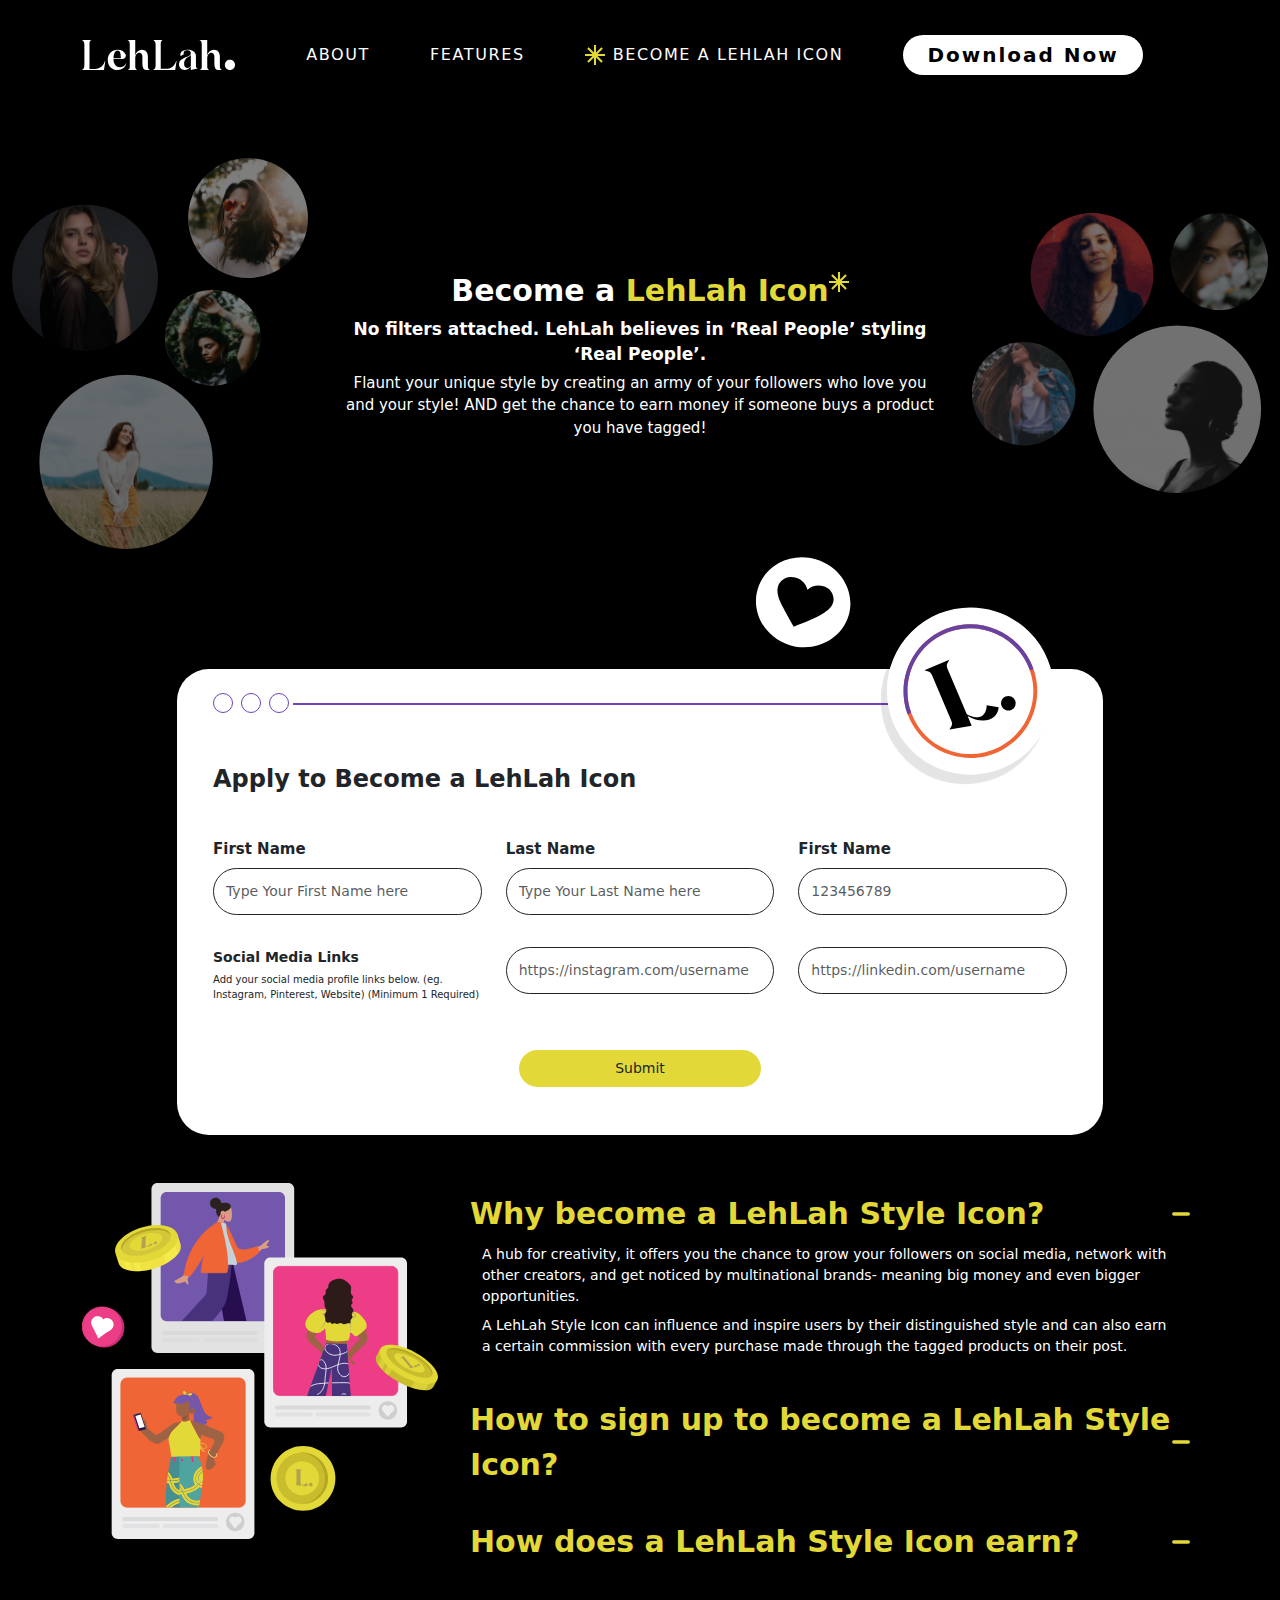
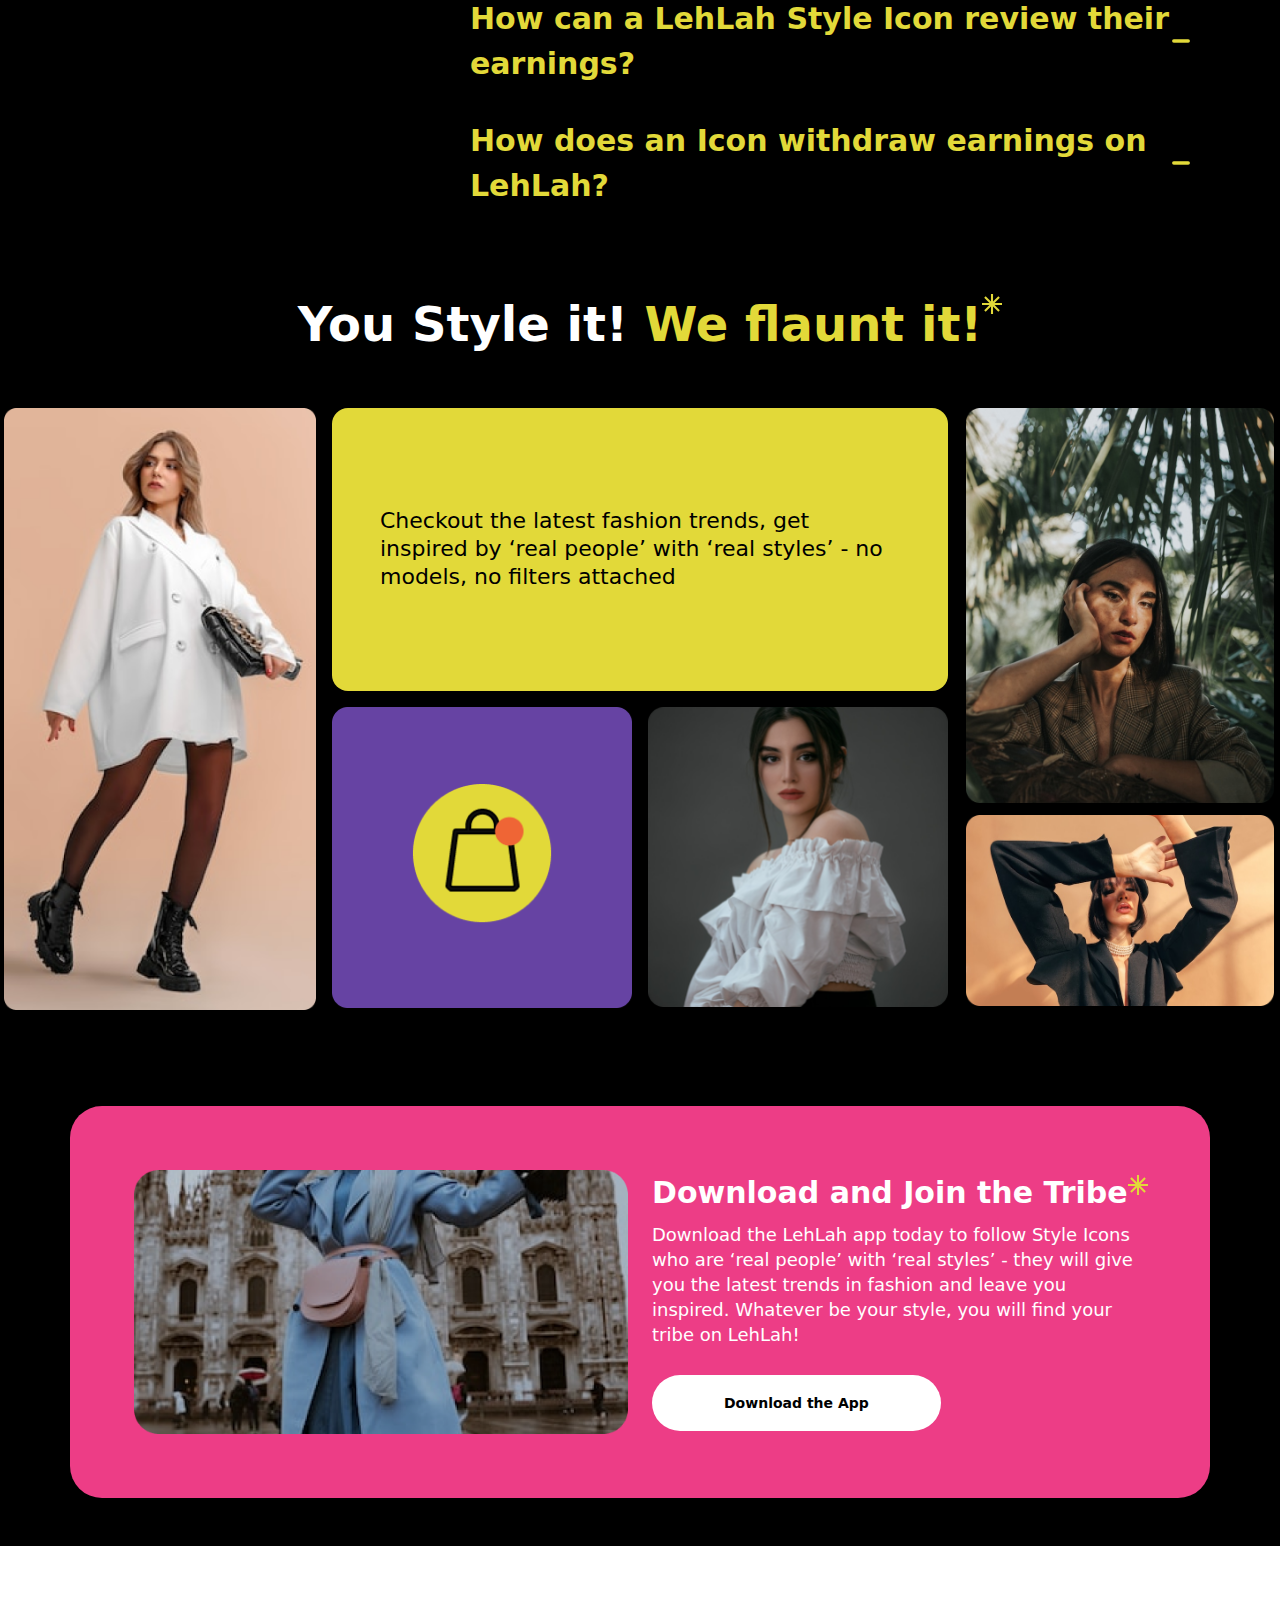
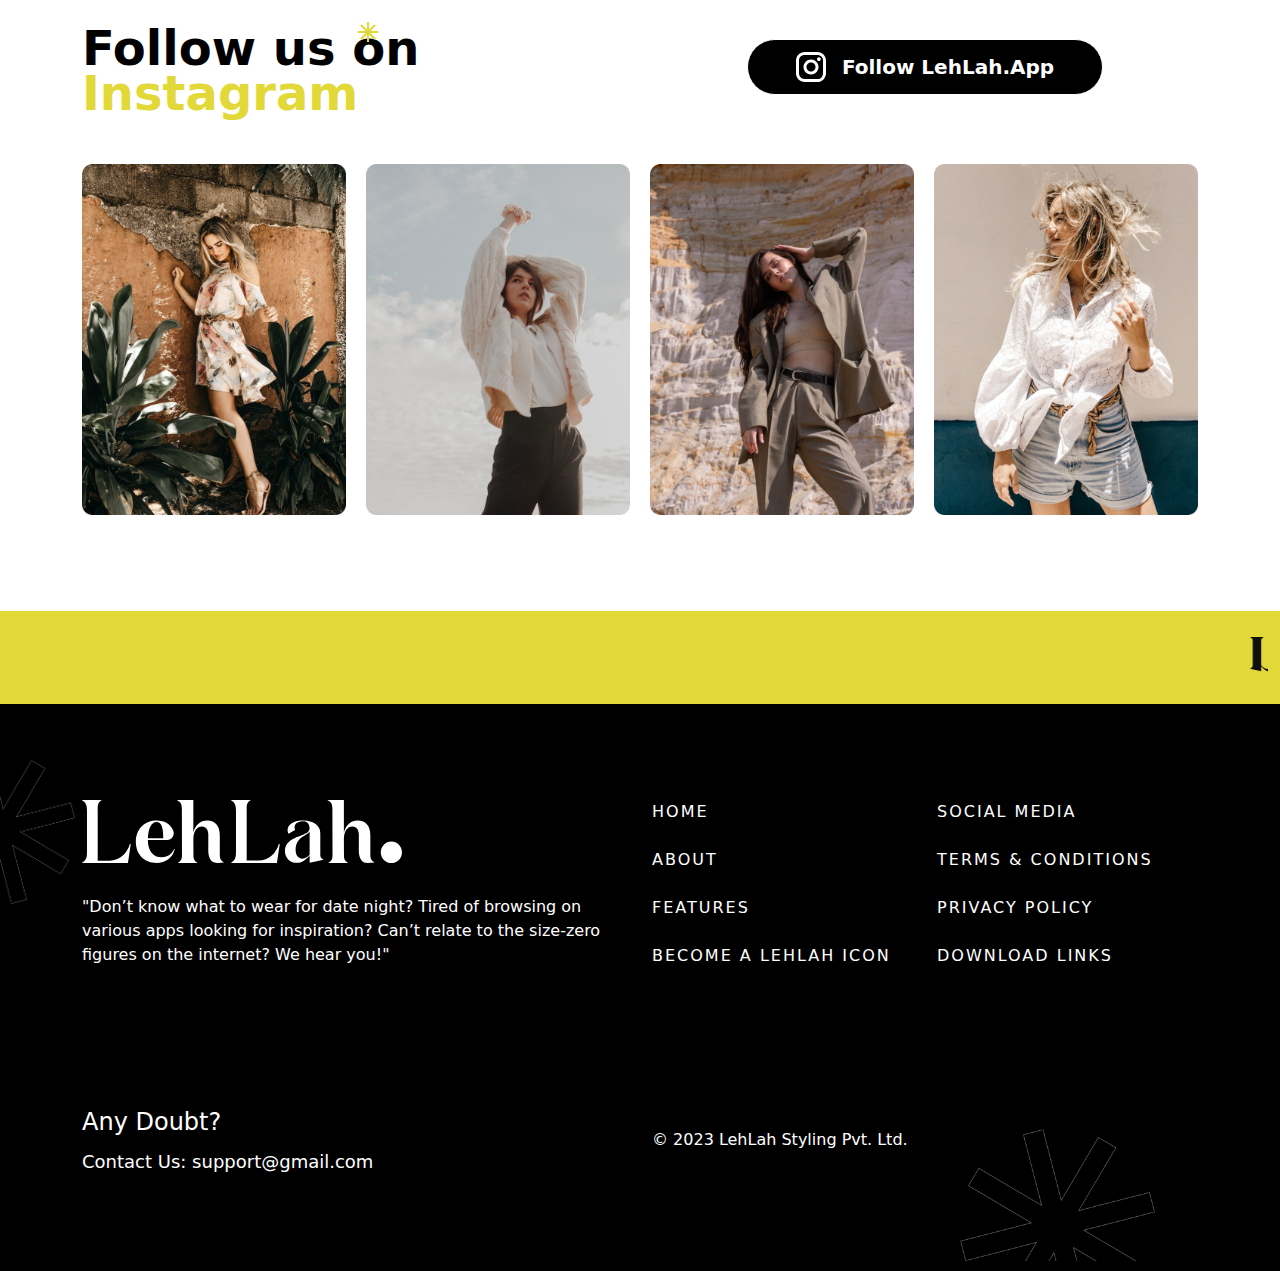
==== becomelehlahicon.html @ a59b1213 "-" ====
<!DOCTYPE html>
<html lang="en">
<head>
    <meta charset="UTF-8">
    <!-- Static Required meta tags (should be same on every page) -->
    <meta http-equiv="content-type" content="text/html; charset=utf-8">
    <meta name="viewport" content="width=device-width, initial-scale=1, maximum-scale=1, user-scalable=0, shrink-to-fit=no">
    <meta name="theme-color" content="#1a73e9">
    <meta http-equiv='X-UA-Compatible' content='IE=edge'>

    <meta name="web-author" content="web-author-name">
    <meta name="googlebot" content="all">
    <meta name="revisit-after" content="3 days">
    <meta name="copyright" content="Site Name">
    <meta name="language" content="English">
    <meta name="reply-to" content="info@imgglobalinfotech.com">
    <meta name="distribution" content="Global">
    <meta name="rating" content="General">

    <!-- Twitter Meta -->
    <meta name="twitter:site" content="@miradontsoa">
    <meta name="twitter:creator" content="@miradontsoa">
    <meta name="twitter:card" content="summary">

    <!-- Facebook Meta -->
    <meta property="fb:app_id" content="0">

    <meta property="og:type" content="website">
    <meta property="og:image:type" content="image/jpg">
    <meta property="og:image:width" content="1200">
    <meta property="og:image:height" content="630">

    <!-- Dynamic Meta Tags (Should change for every page) -->

    <title>Lehlah.club</title>

        <!-- Required meta tags -->
    <meta name="title" content="Title here">
    <meta name="discrption" content="Discrption here">
    <meta name="keyword" content="Keyword here">

    <!-- Twitter Meta -->
    <meta name="twitter:title" content="Title here">
    <meta name="twitter:description" content="Discrption here">
    <meta name="twitter:image" content="assets/img/logo.png">

    <!-- Facebook Meta -->
    <meta property="og:url" content="">
    <meta property="og:title" content="Title here">
    <meta property="og:description" content="Discrption here">
    <meta property="og:image" content="assets/img/logo.png">
    <meta property="og:image:secure_url" content="assets/img/logo.png">
    <meta name="classification" content="Title here">

    <link rel="shortcut icon" type="image/x-icon" href="assets/img/logo.png">
    <link rel="icon" type="image/x-icon" href="assets/img/Index/favicon.ico">
    <!-- Bootstrap Css -->
    <link rel="stylesheet" href="assets/css/bootstrap.min.css">
    <!-- Custom Css -->
    <link rel="stylesheet" href="assets/css/style.min.css">
    <!-- slider -->
    <link rel="stylesheet" href="assets/libs/slider/css/owl.carousel.min.css">
    <script src="assets/libs/slider/js/jquery.min.js"></script>
</head>
<body class="bg-black">
<!-- navbar start -->
<nav class="navbar navbar-expand-lg container-fluid sticky-top" aria-label="Offcanvas navbar large" id="navbar">
  <div class="container">
        <a class="navbar-brand d-inline-flex" href="index.html"><img src="assets/img/Navbar/logo.svg" height="30px" width="153px" alt="logo" class="nav-logo img-fluid h-100 w-100"></a>
       <button class="navbar-toggler nav-menubtn shadow-none border-0 p-0" type="button" data-bs-toggle="offcanvas" data-bs-target="#offcanvasNavbar2" aria-controls="offcanvasNavbar2" aria-label="Toggle navigation">
         <span class="menu-icon d-inline-flex"><img src="assets/img/Navbar/menu_icon.svg" alt="menu-bar" class="img-fluid w-100 h-100"></span>
       </button>
       <div class="offcanvas offcanvas-end bg-black header-offcanvas" tabindex="-1" id="offcanvasNavbar2" aria-labelledby="offcanvasNavbar3Label">
         <div class="offcanvas-header bg-theme1">
           <div class="offcanvas-logo"><img src="assets/img/Navbar/logo.svg" alt="logo" class="h-100 w-100 img-fluid"></div>
           <button type="button" class="btn-close btn-close-white shadow-none" data-bs-dismiss="offcanvas" aria-label="Close"></button>
         </div>
         <div class="offcanvas-body h-100">
           <ul class="navbar-nav justify-content-center align-items-center flex-grow-1">
             <li class="nav-item">
               <a class="nav-link fw-normal p-0" href="javascript:;">ABOUT</a>
             </li>
             <li class="nav-item">
               <a class="nav-link fw-normal p-0" href="javascript:;">FEATURES</a>
             </li>
            <li class="nav-item">
               <a class="nav-link fw-normal d-flex justify-content-center align-items-center p-0" href="becomelehlahicon.html"><span class="navstar d-inline-flex me-2"><img src="assets/img/Navbar/navStar.svg" alt="company" class="h-100 w-100 img-fluid downarrowimg"></span>BECOME A LEHLAH ICON</a>
             </li>
             <li class="nav-item">
               <a class="btn position-relative nav-btn overflow-hidden rounded-5 fw-bold py-2 px-4 border-0 d-flex align-items-center justify-content-center" href="https://play.google.com/store/apps/details?id=app.lehlah&_branch_match_id=1176730330030926793&utm_medium=marketing&_branch_referrer=H4sIAAAAAAAAA8soKSkottLXz0nNyEnM0EssKNDLyczL1i9PTSrOLEkFALzjQs4fAAAA"><span class="z-2">Download Now</span></a>
             </li>
           </ul>
         </div>
       </div>
  </div>
</nav>
<!-- navbar end -->

<!-- hero section two start -->
<div class="container-fluid herotwo py-md-5 py-4">
    <div class="row align-items-center gy-3">
        <div class="col-md-3 order-md-1 order-3">
          <div class="d-flex align-items-center position-relative justify-content-around">
            <div class="starimg d-md-none d-block"><img src="assets/img/Index/rotateheroimg.svg" alt="start" class="img-fluid"></div>
            <div class="herotwo-img"><img src="assets/img/Index/becomehero.svg" alt="hero" class="w-100 h-100 img-fluid hero-img"></div>
          </div>
        </div>
        <div class="col-md-6 order-2">
            <div class="row mx-0 gap-1">
                <div class="col-12 text-center herotwo-heading fw-bolder position-relative">Become a <span class="text-theme1">LehLah Icon</span><span class="staricon position-absolute navstar follow-staricon"><img src="assets/img/Navbar/navStar.svg" alt="star" class="h-100 w-100 img-fluid"></span></div>
                <div class="col-12 text-center herotwo-title fw-semibold">No filters attached. LehLah believes in ‘Real People’ styling ‘Real People’.</div>
                <div class="col-12 text-center herotwo-title2 fw-medium">Flaunt your unique style by creating an army of your followers who love you and your style! AND get the chance to earn money if someone buys a product you have tagged!</div>
            </div>
        </div>
        <div class="col-md-3 order-md-3 order-1">
          <div class="d-flex align-items-center position-relative justify-content-around">
            <div class="starimg d-md-none d-block"><img src="assets/img/Index/rotateheroimg.svg" alt="star" class="img-fluid"></div>
            <div class="herotwo-img"><img src="assets/img/Index/becomehero2.svg" alt="hero" class="w-100 h-100 img-fluid hero-img"></div>
          </div>
        </div>
    </div>
</div>
<!-- hero section two end -->

<!-- form section start -->
<div class="container-fluid formSection py-5">
    <div class="container pt-4">
        <div class="row">
            <div class="col-md-10 mx-auto">
                <div class="row form-main bg-white rounded-5 px-md-4 pt-4 position-relative mx-0">
                    <div class="col-md-12 col-11 mx-auto ">
                        <div class="circle-main d-flex gap-2 position-relative align-items-center justify-content-start">
                        <div class="circle rounded-pill"></div>
                        <div class="circle rounded-pill"></div>
                        <div class="circle rounded-pill"></div>
                        </div>
                    </div>
                    <div class="form-img position-absolute"><img src="assets/img/Index/becomeform.svg" alt="form-img" class="h-100 w-100 img-fluid"></div>
                    <div class="form-img2 position-absolute"><img src="assets/img/Index/hearticon.svg" alt="form-img" class="h-100 w-100 img-fluid"></div>
                    <div class="col-12 pt-5 px-0">
                        <form class="row mx-0">
                            <div class="col-12 form-heaing fw-semibold pb-md-4 pb-2">Apply to Become a LehLah Icon</div>
                            <div class="col-12 px-0 pt-md-3 pt-2">
                               <div class="row mx-0 gy-2">
                                <div class="col-lg-4 col-md-6">
                                    <div class="form-inner">
                                        <label for="basic-url" class="form-label fw-bolder">First Name</label>
                                          <input type="text" class="form-control fw-normal shadow-none rounded-5 border-1 border border-dark" id="basic-url" aria-describedby="basic-addon3 basic-addon4" placeholder="Type Your First Name here" required>
                                      </div>
                                </div>
                                <div class="col-lg-4 col-md-6">
                                    <div class="form-inner">
                                        <label for="basic-url" class="form-label fw-bolder">Last Name</label>
                                          <input type="text" class="form-control fw-normal shadow-none rounded-5 border-1 border border-dark" id="basic-url" aria-describedby="basic-addon3 basic-addon4" placeholder="Type Your Last Name here">
                                      </div>
                                </div>
                                <div class="col-lg-4 col-md-6">
                                    <div class="form-inner">
                                        <label for="basic-url" class="form-label fw-bolder">First Name</label>
                                          <input type="tel" class="form-control fw-normal shadow-none rounded-5 border-1 border border-dark" id="basic-url" aria-describedby="basic-addon3 basic-addon4" placeholder="123456789" required>
                                      </div>
                                </div>
                               </div>
                            </div>
                            <div class="col-12 px-0 pt-4">
                                <div class="row mx-0 pt-2 gy-3">
                                 <div class="col-lg-4 col-12">
                                    <div class="form-title fw-bolder">Social Media Links</div>
                                    <div class="form-title2 fw-medium pt-1">Add your social media profile links below. (eg. Instagram, Pinterest, Website) (Minimum 1 Required)</div>
                                 </div>
                                 <div class="col-lg-4 col-md-6"> 
                                    <input type="text" class="form-control fw-normal shadow-none rounded-5 border-1 border border-dark" id="basic-url" aria-describedby="basic-addon3 basic-addon4" placeholder="https://instagram.com/username" required>
                                 </div>
                                 <div class="col-lg-4 col-md-6">
                                    <input type="tel" class="form-control fw-normal shadow-none rounded-5 border-1 border border-dark" id="basic-url" aria-describedby="basic-addon3 basic-addon4" placeholder="https://linkedin.com/username">
                                 </div>
                                </div>
                            </div>
                            <div class="col-12 text-center py-md-5 py-4"><button class="btn submit-btn bg-theme1 border-0 rounded-5 px-5 py-2 fw-medium" type="submit"><span class="px-5">Submit</span></button></div>
                        </form>
                    </div>
                </div>
            </div>
        </div>
    </div>
</div>
<!-- form end start -->

<!-- faq section start -->
<div class="container-fluid faq-section">
    <div class="container">
        <div class="row gy-3">
            <div class="col-lg-4 col-md-4">
                <div class="faq-img"><img src="assets/img/Index/accodian.svg" alt="faq" class="w-100 h-100 img-fluid"></div>
            </div>
            <div class="col-md-8">
                <div class="accordion question row gy-md-3 faq-accordion" id="accordionExample">
                        <div class="col-12">
                          <div class="accordion-item position-relative rounded-0 border-0 rounded-0 bg-transparent">
                            <div class="accordion-header ">
                              <button class="accordion-button bg-transparent shadow-none fw-bolder position-relative p-2" type="button" data-bs-toggle="collapse" data-bs-target="#collapseOne" aria-expanded="true" aria-controls="collapseOne"> Why become a LehLah Style Icon?</button>
                            </div>
                            <div id="collapseOne" class="accordion-collapse collapse show" data-bs-parent="#accordionExample">
                              <div class="accordion-body fw-medium pt-0">
                               <div>A hub for creativity, it offers you the chance to grow your followers on social media, network with other creators, and get noticed by multinational brands- meaning big money and even bigger opportunities.</div>
                               <div class="mt-2">A LehLah Style Icon can influence and inspire users by their distinguished style and can also earn a certain commission with every purchase made through the tagged products on their post.</div>
                              </div>
                            </div>
                          </div>
                        </div>
                        <div class="col-12">
                            <div class="accordion-item position-relative rounded-0 border-0 rounded-0 bg-transparent">
                              <div class="accordion-header ">
                                <button class="accordion-button bg-transparent shadow-none p-2 fw-bolder position-relative" type="button" data-bs-toggle="collapse" data-bs-target="#collapsetwo" aria-expanded="true" aria-controls="collapsetwo">How to sign up to become a LehLah Style Icon?</button>
                              </div>
                              <div id="collapsetwo" class="accordion-collapse collapse" data-bs-parent="#accordionExample">
                                <div class="accordion-body fw-medium pt-0">
                                    1. Fill up a simple form and leave us some of your social media links <br>
                                    2. This can be instagram profiles, websites, pinterest boards, etc! <br>
                                    3. Someone from the Lehlah team will review your profile and get back to you! <br>
                                    4. Once you are approved, your profile will become public- people can find you on our discovery page, search for you, and therefore you can earn more money on LehLah!
                                </div>
                              </div>
                            </div>
                        </div>
                        <div class="col-12">
                            <div class="accordion-item position-relative rounded-0 border-0 rounded-0 bg-transparent">
                              <div class="accordion-header ">
                                <button class="accordion-button bg-transparent p-2 shadow-none fw-bolder position-relative" type="button" data-bs-toggle="collapse" data-bs-target="#collapsethree" aria-expanded="true" aria-controls="collapsethree">How does a LehLah Style Icon earn?</button>
                              </div>
                              <div id="collapsethree" class="accordion-collapse collapse " data-bs-parent="#accordionExample">
                                <div class="accordion-body fw-medium pt-0">An icon will earn every time another user purchases a product through the icon’s post. Icons will be able to check their earnings on the app (click on Profile> Settings> Earnings), as well as get insights into their performance, click through rate, and products sold.</div>
                              </div>
                            </div>
                        </div>
                        <div class="col-12">
                            <div class="accordion-item position-relative rounded-0 border-0 rounded-0 bg-transparent">
                              <div class="accordion-header ">
                                <button class="accordion-button bg-transparent p-2 shadow-none fw-bolder position-relative" type="button" data-bs-toggle="collapse" data-bs-target="#collapsefour" aria-expanded="true" aria-controls="collapsefour">How can a LehLah Style Icon review their earnings?
                                </button>
                              </div>
                              <div id="collapsefour" class="accordion-collapse collapse" data-bs-parent="#accordionExample">
                                <div class="accordion-body fw-medium pt-0">
                                    An Icon can check their earnings on the app (click on Profile> Settings> Earnings). They will also be able to see their top performing products and posts, click through rate, and products sold.
                                </div>
                              </div>
                            </div>
                        </div>
                        <div class="col-12">
                            <div class="accordion-item position-relative rounded-0 border-0 rounded-0 bg-transparent">
                              <div class="accordion-header ">
                                <button class="accordion-button p-2 bg-transparent shadow-none fw-bolder position-relative" type="button" data-bs-toggle="collapse" data-bs-target="#collapsefive" aria-expanded="true" aria-controls="collapsefive">How does an Icon withdraw earnings on LehLah?
                                </button>
                              </div>
                              <div id="collapsefive" class="accordion-collapse collapse" data-bs-parent="#accordionExample">
                                <div class="accordion-body fw-medium pt-0">
                                    If you want to withdraw your earnings, click on the "Can Withdraw" box. Enter the amount you would like to withdraw and hit “Withdraw”. Earnings can be withdrawn only 90 days after a sale is made. This is to account for a situation where products are returned / refunded
                                    An important point to note here are that the minimum amount you can withdraw is Rs. 500/-
                                </div>
                              </div>
                            </div>
                        </div>
                  </div>
            </div>
        </div>
    </div>
</div>
<!-- faq section end -->

<!-- icon-testimonal section start -->
<div class="container-fluid iconTestimonal py-md-5 py-4 px-0 overflow-x-hidden">
  <div class="row">
    <div class="col-12 testimonal-heading fw-bold pt-md-4 pt-sm-2 text-center position-relative">You Style it! <span class="text-theme1"> We flaunt it!</span> <span class="staricon position-absolute navstar top-0"><img src="assets/img/Navbar/navStar.svg" alt="star" class="h-100 w-100 img-fluid"></span></div>
    <div class="col-12 mt-md-5 mt-4">
      <div class="owl-carousel owl-theme icon-carousel ">
        <div class="item">
          <div class="row mx-0 g-2">
            <div class="col-lg-3 col-6">
              <div class="testiconone h-100"><img src="assets/img/Index/testimonal1.png" alt="testimonal" class="h-100 img-fluid"></div>
            </div>
            <div class="col-6 d-lg-block d-none">
              <div class="row mx-0 g-3 h-100 ">
                <div class="col-12  center ">
                  <div class="testimonal-title fw-medium bg-theme1 rounded-4 h-100 d-flex justify-content-center align-items-center p-5">Checkout the latest fashion trends, get inspired by ‘real people’ with ‘real styles’ - no models, no filters attached</div>
                  </div>
                <div class="col-6"><div class="testiconthree "><img src="assets/img/Index/testimonal2.png" alt="testimonal" class=" w-100 h-100 img-fluid"></div></div>
                <div class="col-6"><div class="testiconthree "><img src="assets/img/Index/testimonal3.png" alt="testimonal" class=" w-100 h-100 img-fluid"></div></div>
              </div>
            </div>
            <div class="col-lg-3 col-6">
              <div class="row mx-0 h-100 g-1 ">
                <div class="col-12 "><img src="assets/img/Index/testimonal4.png" alt="Testimonal" class="w-100 h-100 img-fluid"></div>
                <div class="col-12 pt-2"><img src="assets/img/Index/testimonal5.png" alt="Testimonal" class="w-100 h-100 img-fluid"></div>
              </div>
            </div>
          </div>
        </div>
        <div class="item">
          <div class="row mx-0 g-2">
            <div class="col-lg-3 col-6">
              <div class="row mx-0 h-100 g-1 ">
                <div class="col-12 "><img src="assets/img/Index/testimonal4.png" alt="Testimonal" class="w-100 h-100 img-fluid"></div>
                <div class="col-12 pt-2"><img src="assets/img/Index/testimonal5.png" alt="Testimonal" class="w-100 h-100 img-fluid"></div>
              </div>
            </div>
            <div class="col-lg-3 col-6">
              <div class="testiconone h-100"><img src="assets/img/Index/testimonal1.png" alt="testimonal" class="h-100 img-fluid"></div>
            </div>
            <div class="col-6 d-lg-block d-none">
              <div class="row mx-0 g-3 h-100 ">
                <div class="col-12  center ">
                  <div class="testimonal-title fw-medium bg-theme1 rounded-4 h-100 d-flex justify-content-center align-items-center p-5">Checkout the latest fashion trends, get inspired by ‘real people’ with ‘real styles’ - no models, no filters attached</div>
                  </div>
                <div class="col-6"><div class="testiconthree "><img src="assets/img/Index/testimonal2.png" alt="testimonal" class=" w-100 h-100 img-fluid"></div></div>
                <div class="col-6"><div class="testiconthree "><img src="assets/img/Index/testimonal3.png" alt="testimonal" class=" w-100 h-100 img-fluid"></div></div>
              </div>
            </div>
          </div>
        </div>
        <div class="item">
          <div class="row mx-0 g-2">
            <div class="col-6 d-lg-block d-none">
              <div class="row mx-0 g-3 h-100 ">
                <div class="col-12  center ">
                  <div class="testimonal-title fw-medium bg-theme1 rounded-4 h-100 d-flex justify-content-center align-items-center p-5">Checkout the latest fashion trends, get inspired by ‘real people’ with ‘real styles’ - no models, no filters attached</div>
                  </div>
                <div class="col-6"><div class="testiconthree "><img src="assets/img/Index/testimonal2.png" alt="testimonal" class=" w-100 h-100 img-fluid"></div></div>
                <div class="col-6"><div class="testiconthree "><img src="assets/img/Index/testimonal3.png" alt="testimonal" class=" w-100 h-100 img-fluid"></div></div>
              </div>
            </div>
            <div class="col-lg-3 col-6">
              <div class="testiconone h-100"><img src="assets/img/Index/testimonal1.png" alt="testimonal" class="h-100 img-fluid"></div>
            </div>
            <div class="col-lg-3 col-6">
              <div class="row mx-0 h-100 g-1 ">
                <div class="col-12 "><img src="assets/img/Index/testimonal4.png" alt="Testimonal" class="w-100 h-100 img-fluid"></div>
                <div class="col-12 pt-2"><img src="assets/img/Index/testimonal5.png" alt="Testimonal" class="w-100 h-100 img-fluid"></div>
              </div>
            </div>
          </div>
        </div>
      </div>
      
      <!-- <div class="owl-carousel owl-theme icon-carousel ">
        <div class="item">
          <div class="row mx-0">
            <div class="col-lg-3 col-6">
              <div class="testiconone h-100"><img src="assets/img/Index/testimonal1.png" alt="testimonal" class="h-100 img-fluid"></div>
            </div>
            <div class="col-6 px-0 d-lg-block d-none">
              <div class="row mx-0 h-100 gy-1">
                <div class="col-12 px-0 center mb-2">
                  <div class="testimonal-title fw-medium bg-theme1 rounded-4 h-100 d-flex justify-content-center align-items-center p-5">Checkout the latest fashion trends, get inspired by ‘real people’ with ‘real styles’ - no models, no filters attached</div>
                  </div>
                <div class="col-6 px-0"><div class="testiconthree h-100"><img src="assets/img/Index/testimonal2.png" alt="testimonal" class=" w-100 img-fluid"></div></div>
                <div class="col-6 pe-0"><div class="testiconthree h-100"><img src="assets/img/Index/testimonal3.png" alt="testimonal" class=" w-100 img-fluid"></div></div>
              </div>
            </div>
            <div class="col-lg-3 col-6">
              <div class="row mx-0 h-100 gy-1">
                <div class="col-12 px-0 mb-3"><img src="assets/img/Index/testimonal4.png" alt="Testimonal" class="w-100 img-fluid"></div>
                <div class="col-12 px-0"><img src="assets/img/Index/testimonal5.png" alt="Testimonal" class="w-100 img-fluid"></div>
              </div>
            </div>
          </div>
        </div>
        <div class="item">
          <div class="row mx-0">
            <div class="col-lg-3 col-6">
              <div class="testiconone h-100"><img src="assets/img/Index/testimonal1.png" alt="testimonal" class="h-100 img-fluid"></div>
            </div>
            <div class="col-6 px-0 d-lg-block d-none">
              <div class="row mx-0 h-100 gy-1">
                <div class="col-12 px-0 center mb-2">
                  <div class="testimonal-title fw-medium bg-theme1 rounded-4 h-100 d-flex justify-content-center align-items-center p-5">Checkout the latest fashion trends, get inspired by ‘real people’ with ‘real styles’ - no models, no filters attached</div>
                  </div>
                <div class="col-6 px-0"><div class="testiconthree h-100"><img src="assets/img/Index/testimonal2.png" alt="testimonal" class=" w-100 img-fluid"></div></div>
                <div class="col-6 pe-0"><div class="testiconthree h-100"><img src="assets/img/Index/testimonal3.png" alt="testimonal" class=" w-100 img-fluid"></div></div>
              </div>
            </div>
            <div class="col-lg-3 col-6">
              <div class="row mx-0 h-100 gy-1">
                <div class="col-12 px-0 mb-3"><img src="assets/img/Index/testimonal4.png" alt="Testimonal" class="w-100 img-fluid"></div>
                <div class="col-12 px-0"><img src="assets/img/Index/testimonal5.png" alt="Testimonal" class="w-100 img-fluid"></div>
              </div>
            </div>
          </div>
        </div>
        <div class="item">
          <div class="row mx-0">
            <div class="col-lg-3 col-6">
              <div class="testiconone h-100"><img src="assets/img/Index/testimonal1.png" alt="testimonal" class="h-100 img-fluid"></div>
            </div>
            <div class="col-6 px-0 d-lg-block d-none">
              <div class="row mx-0 h-100 gy-1">
                <div class="col-12 px-0 center mb-2">
                  <div class="testimonal-title fw-medium bg-theme1 rounded-4 h-100 d-flex justify-content-center align-items-center p-5">Checkout the latest fashion trends, get inspired by ‘real people’ with ‘real styles’ - no models, no filters attached</div>
                  </div>
                <div class="col-6 px-0"><div class="testiconthree h-100"><img src="assets/img/Index/testimonal2.png" alt="testimonal" class=" w-100 img-fluid"></div></div>
                <div class="col-6 pe-0"><div class="testiconthree h-100"><img src="assets/img/Index/testimonal3.png" alt="testimonal" class=" w-100 img-fluid"></div></div>
              </div>
            </div>
            <div class="col-lg-3 col-6">
              <div class="row mx-0 h-100 gy-1">
                <div class="col-12 px-0 mb-3"><img src="assets/img/Index/testimonal4.png" alt="Testimonal" class="w-100 img-fluid"></div>
                <div class="col-12 px-0"><img src="assets/img/Index/testimonal5.png" alt="Testimonal" class="w-100 img-fluid"></div>
              </div>
            </div>
          </div>
        </div>
    </div>  -->
    </div>
  </div>

</div> 
<!-- icon-testimonal section start -->

<!-- download app section start -->
<div class="container-fluid downloadapp py-md-5 py-4">
<div class="container bg-theme3 p-lg-5 p-md-4 p-sm-3 p-2 rounded-5">
  <div class="row p-3 gy-3">
    <div class="col-lg-6">
        <div class="showimg h-100"><img src="assets/img/Index/videoThumb.png" alt="video" class="h-100 w-100"></div>
    </div>
    <div class="col-lg-6">
      <div class="row mx-0 download-content h-100">
        <div class="col-12 px-0 position-relative download-heading fw-semibold">Download and Join the Tribe<span class="staricon navstar d-inline-flex position-absolute follow-staricon"><img src="assets/img/Navbar/navStar.svg" alt="star" class="h-100 w-100 img-fluid"></span></div>
        <div class="col-12 px-0 download-title fw-medium mt-1">Download the LehLah app today to follow Style Icons who are ‘real people’ with ‘real styles’ - they will give you the latest trends in fashion and leave you inspired. Whatever be your style, you will find your tribe on LehLah!</div>
        <div class="col-12 mt-md-4 mt-3 px-0 text-lg-start text-center">
          <a href="https://play.google.com/store/apps/details?id=app.lehlah&_branch_match_id=1176730330030926793&utm_medium=marketing&_branch_referrer=H4sIAAAAAAAAA8soKSkottLXz0nNyEnM0EssKNDLyczL1i9PTSrOLEkFALzjQs4fAAAA" class="btn custom-btn  border-0 rounded-5 fw-bold bg-white  px-5 d-inline-flex position-relative justify-content-center align-items-center mx-auto px-5 overflow-hidden"><span class="z-2 btnInner text-black px-md-4 px-2 ">Download the App</span>
        </a></div>
      </div>
    </div>
  </div>
</div>
</div>
<!-- download app section end -->

<!-- follow section start -->
<div class="container-fluid followoninsta py-md-5 py-4 bg-white">
<div class="container pt-md-4">
  <div class="row align-items-center gy-md-0 gy-3">
    <div class="col-md-6 follow-heading fw-bolder position-relative text-md-start text-center mt-2">Follow us on <span class="text-theme1">Instagram</span> <span class="staricon position-absolute navstar follow-staricon"><img src="assets/img/Navbar/navStar.svg" alt="star" class="h-100 w-100 img-fluid"></span></div>
    <div class="col-md-6 text-center">
      <a href="https://play.google.com/store/apps/details?id=app.lehlah&_branch_match_id=1176730330030926793&utm_medium=marketing&_branch_referrer=H4sIAAAAAAAAA8soKSkottLXz0nNyEnM0EssKNDLyczL1i9PTSrOLEkFALzjQs4fAAAA" class="btn custom-btn apply-btn border border-1 border-white rounded-5 fw-bold d-inline-flex position-relative justify-content-center align-items-center mx-auto px-md-5 px-4 overflow-hidden">
        <div class="z-2 pe-md-3 pe-2"><img src="assets/img/Index/insta.svg" alt="insta" class="h-100 w-100 img-fluid instagram"></div>
        <span class="z-2 btnInner">Follow LehLah.App</span>
      </a>
    </div>
    <div class="col-12 py-md-5 py-2">
      <div class="row owl-carousel owl-theme follow-carousel m-0">
        <div class="col-12 item">
          <div class="followimg"><img src="assets/img/Index/instagram1.png" alt="follow" class="w-100 h-100 img-fluid followicon"></div>
        </div>
        <div class="col-12 item">
          <div class="followimg"><img src="assets/img/Index/instagram2.png" alt="follow" class="w-100 img-fluid followicon"></div>
        </div>
        <div class="col-12 item">
          <div class="followimg"><img src="assets/img/Index/instagram3.png" alt="follow" class="w-100 img-fluid followicon"></div>
        </div>
        <div class="col-12 item">
          <div class="followimg"><img src="assets/img/Index/instagram4.png" alt="follow" class="w-100 img-fluid followicon"></div>
        </div>
        
      </div>
    </div>
</div>
</div>

</div> 
<!-- follow section end -->


<!-- real style section start -->
<div class="container-fluid realstyle bg-theme1 py-md-4 py-3 marquee marquee1">
<marquee behavior="scroll" direction="left" onmouseover="this.stop();" onmouseout="this.start()";>
  <a href="javascript:;" class="mx-md-5 mx-4"><img src="assets/img/Index/marqueeImg.svg" alt="real style"></a>
  <a href="javascript:;" class="mx-md-5 mx-4"><img src="assets/img/Index/marqueeImg.svg" alt="real style"></a>
  <a href="javascript:;" class="mx-md-5 mx-4"><img src="assets/img/Index/marqueeImg.svg" alt="real style"></a>
  <a href="javascript:;" class="mx-md-5 mx-4"><img src="assets/img/Index/marqueeImg.svg" alt="real style"></a>
  <a href="javascript:;" class="mx-md-5 mx-4"><img src="assets/img/Index/marqueeImg.svg" alt="real style"></a>
</marquee>
</div>
<!-- real style section end -->

<!-- footer start -->
<div class="container-fluid footer py-md-5 py-4 position-relative">
<div class="container py-md-5 py-3">
  <div class="row gy-md-5 gy-4">
    <div class="col-lg-6">
      <a href="index.html" class="d-block footer-logo pb-2"><img src="assets/img/Footer/footerlogo.svg" alt="logo" class="w-100 h-100 img-fluid"></a>
      <div class="footer-title fw-medium pt-md-4 pt-3">"Don’t know what to wear for date night? Tired of browsing on various apps looking for inspiration? Can’t relate to the size-zero figures on the internet? We hear you!"</div>
    </div>
    <div class="col-lg-3 col-6">
      <ul class="d-flex flex-column gap-md-4 gap-3 list-unstyled">
        <li><a href="javascript:;" class="text-decoration-none links fw-normal d-block">HOME</a></li>
        <li><a href="javascript:;" class="text-decoration-none links fw-normal d-block">ABOUT</a></li>
        <li><a href="javascript:;" class="text-decoration-none links fw-normal d-block">FEATURES</a></li>
        <li><a href="becomelehlahicon.html" class="text-decoration-none links fw-normal d-block">BECOME A LEHLAH ICON</a></li>
      </ul>
    </div>
    <div class="col-lg-3 col-6">
      <ul class="d-flex flex-column gap-md-4 gap-3 list-unstyled">
        <li><a href="javascript:;" class="text-decoration-none links fw-normal d-block">SOCIAL MEDIA</a></li>
        <li><a href="terms&condition.html" class="text-decoration-none links fw-normal d-block">TERMS & CONDITIONS</a></li>
        <li><a href="privacypolicy.html" class="text-decoration-none links fw-normal d-block">PRIVACY POLICY</a></li>
        <li><a href="https://play.google.com/store/apps/details?id=app.lehlah&_branch_match_id=1176730330030926793&utm_medium=marketing&_branch_referrer=H4sIAAAAAAAAA8soKSkottLXz0nNyEnM0EssKNDLyczL1i9PTSrOLEkFALzjQs4fAAAA" class="text-decoration-none links fw-normal d-block">DOWNLOAD LINKS</a></li>
      </ul>
    </div>
    <div class="col-12 pt-md-5  px-0">
      <div class="row mx-0 pt-md-4 align-items-center gy-md-0 gy-2">
        <div class="col-lg-6 text-md-start text-center">
          <div class="doubt fw-medium">Any Doubt?</div>
          <div class="mail fw-medium mt-2">Contact Us: <a href="mailto:support@gmail.com" class="text-decoration-none email">support@gmail.com</a></div>
        </div>
        <div class="col-lg-6 copyright fw-medium text-md-start text-center">© 2023 LehLah Styling Pvt. Ltd.</div>
      </div>
    </div>
  </div>
</div>
</div>
<!-- footer end -->

  <!-- Bootstrap Js -->
  <script src="assets/libs/bootstrap/js/bootstrap.bundle.min.js"></script>
  <!-- slider -->
  <script src="assets/libs/slider/js/owl.carousel.min.js"></script>
  <!-- Custom Js -->
  <script src="assets/js/index.js"></script>

  <script>
    $('.style-carousel').owlCarousel({
    loop:true,
    margin:0,
    nav:true,
    responsive:{
        0:{
            items:1
        },
        600:{
            items:3
        },
        1000:{
            items:3
        }
    }
})
$('.follow-carousel').owlCarousel({
    loop:true,
    margin:20,
    nav:false,
    responsive:{
        0:{
            items:1.3,
            dots:true
        },
        600:{
            items:3,
            dots:true
        },
        1000:{
            items:4
        }
    }
})

// icon-testimoanl
$('.icon-carousel').owlCarousel({
    loop:true,
    margin:0,
    nav:false,
    dots:false,
    responsive:{
        0:{
            items:1
        },
        600:{
            items:1
        },
        1000:{
            items:1
        }
    }
})


  </script>
</body>
</html>
---- assets/css/style.min.css ----
::-webkit-scrollbar-track{background-color:rgba(0,0,0,0)}::-webkit-scrollbar{width:6px;background-color:rgba(0,0,0,0)}::-webkit-scrollbar-thumb{background-color:#e2d939}body{scroll-behavior:smooth}.navstar{height:20px;width:20px}.form-control{font-size:14px;padding:12px}.nav-btn{background:#fff;font-size:20px;line-height:normal;color:#000 !important;white-space:nowrap;transition:all .3s ease-in-out;letter-spacing:2px}.nav-btn::before{content:"";height:100%;position:absolute;background-color:#e2d939;width:0;top:0;left:0;z-index:1;transition:all .3s ease-in-out}.nav-btn:hover::before{width:100%}.nav-btn:focus{background-color:#efea92;color:#061b2a}.nav-btn:active{background-color:#efea92 !important;color:#061b2a !important}.custom-btn{font-size:14px;color:#fff !important;line-height:normal;height:56px;transition:all .3s ease-in-out}.custom-btn .instagram{transition:all .3s ease-in-out}.custom-btn::before{content:"";height:100%;position:absolute;background-color:#e2d939;width:0;top:0;left:0;z-index:1;transition:all .3s ease-in-out}.custom-btn:hover{color:#000 !important}.custom-btn:hover::before{width:100%}.custom-btn:hover .instagram{filter:invert(1)}.apply-btn{background-color:#000;color:#fff;font-size:20px}.navbar{height:110px;background-color:#000}.navbar .navbar-brand{width:153px}.navbar .menu-icon{width:22px}.navbar .header-offcanvas .btn-close{font-size:13px}.navbar .header-offcanvas .navbar-nav{gap:60px}.navbar .header-offcanvas .navbar-nav .nav-item .nav-link{font-size:16px;color:#fff;line-height:24px;letter-spacing:.1em;transition:all .3s ease-in-out}.navbar .header-offcanvas .navbar-nav .nav-item .nav-link:hover{color:#e2d939}.fixed-navbar{animation-name:fixedAnim;animation-duration:1s;animation-fill-mode:forwards;background-color:rgba(0,0,0,.7);-webkit-backdrop-filter:blur(15px);backdrop-filter:blur(15px)}.footer::before{content:"";position:absolute;top:50px;left:0;width:7%;height:27%;background:url(../img/Footer/footerImg2.png) no-repeat;background-size:75px auto}.footer::after{content:"";position:absolute;bottom:0;right:0;width:25%;height:25%;background:url(../img/Footer/footerimg3.png) no-repeat;background-size:195px auto}.footer .footer-logo{max-width:320px}.footer .footer-title{font-size:16px;color:#fff}.footer .links{font-size:16px;color:#fff;letter-spacing:2px;transition:all .3s ease-in-out}.footer .links:hover{color:#e2d939;transform:translateX(8px)}.footer .doubt{font-size:24px;color:#fff}.footer .mail{font-size:18px;color:#fff}.footer .mail .email{font-size:18px;color:#fff}.footer .copyright{font-size:16px;color:#fff}.heroSection .heroleft{max-width:300px}.heroSection .heroleft:hover .heroimgone{transform:scale(1.1)}.heroSection .heroleft .heroimgone{transition:all .3s ease-in-out}.heroSection .herocenter .heroanimation{height:290px}.heroSection .herocenter .heroanimation .animation{height:250px;animation:move 25s;animation-iteration-count:infinite;animation-delay:3s;position:relative}@keyframes move{0%{top:0px}6%{top:calc(-100% - 1.5rem)}12%{top:calc(-100% - 1.5rem)}18%{top:calc(-200% - 3rem)}24%{top:calc(-200% - 3rem)}30%{top:calc(-300% - 4.5rem)}36%{top:calc(-300% - 4.5rem)}42%{top:calc(-400% - 6rem)}48%{top:calc(-400% - 6rem)}60%{top:calc(-500% - 7.5rem)}66%{top:calc(-500% - 7.5rem)}72%{top:calc(-600% - 9rem)}78%{top:calc(-600% - 9rem)}84%{top:0px}100%{top:0px}}.heroSection .herocenter .herocontent{font-size:15px;line-height:26px;color:#fff}.heroSection .heroright{max-width:300px}.heroSection .heroright:hover .heroimgtwo{transform:scale(1.1);z-index:3 !important}.heroSection .heroright .heroimgtwo{transition:all .3s ease-in-out}.heroSection .heroright .herorotote{height:180px;left:20px;animation:rotation 5s linear infinite}@keyframes rotation{from{transform:rotate(0deg)}to{transform:rotate(359deg)}}.stylesection .styleleft{font-size:36px;line-height:44px;color:#fff}.stylesection .styleleft .staricon{top:-15px;right:39px}.stylesection .styleright{font-size:17px;line-height:25px;color:#fff}.carouselsection .cardd .cardd-content{background:linear-gradient(180deg, rgba(15, 15, 15, 0) 0%, #0F0F0F 92.71%)}.carouselsection .cardd .cardd-content .arrow{height:55px;width:55px;background-color:#e2d939;padding:11px}.carouselsection .cardd .cardd-content .arrow .arrowicon{transition:all .3s ease-in-out}.carouselsection .cardd .cardd-content .cardd-heading{font-size:32px;line-height:38px;color:#fff}.carouselsection .cardd .cardd-content .cardd-subheading{font-size:18px;line-height:26px;color:#fff}.carouselsection .cardd .cardd-content .cardd-title{font-size:14px;color:#fff;line-height:normal}.carouselsection .cardd:hover .arrow .arrowicon{transform:rotate(45deg)}.carouselsection .owl-dots{display:flex;justify-content:center;gap:10px}.carouselsection .owl-dots .owl-dot{height:10px;width:10px;border-radius:50%;background-color:#e2d939}.carouselsection .owl-dots .owl-dot:active{height:12px;width:12px;background-color:#e2d939}.latest-fashion .latestfashionheading{font-size:38px;line-height:45px;color:#e2d939}.latest-fashion .fashionimg{max-height:420px;max-width:420px}.latest-fashion .fashion-content .fashion-subheading{font-size:42px;line-height:50px;color:#fff}.latest-fashion .fashion-content .fashion-title{font-size:16px;color:#fff;line-height:25px}.styleicon .styleicon-heading{font-size:48px}.styleicon .styleicon-heading .staricon{top:-20px}.styleicon .styleicon-title{font-size:18px}.styleicon .mobile-icon{max-width:245px;height:auto}.styleicon .userIcons .iconone{max-height:130px;max-width:130px;top:0;right:50px;transition:all .3s ease-in-out}.styleicon .userIcons .iconone:hover{transform:scale(1.1)}.styleicon .userIcons .icontwo{max-height:200px;max-width:200px;top:66px;left:20px;transition:all .3s ease-in-out}.styleicon .userIcons .icontwo:hover{transform:scale(1.1)}.styleicon .userIcons .iconthree{max-height:150px;max-width:150px;top:160px;right:10px;transition:all .3s ease-in-out}.styleicon .userIcons .iconthree:hover{transform:scale(1.1)}.styleicon .userIcons .iconfour{max-height:210px;max-width:210px;bottom:0;right:105px;transition:all .3s ease-in-out}.styleicon .userIcons .iconfour:hover{transform:scale(1.1)}.styleicon .userIcons .iconfive{max-height:60px;max-width:60px;bottom:134px;right:32px;transition:all .3s ease-in-out}.styleicon .userIcons .iconfive:hover{transform:scale(1.1)}.styleicon .userIcons .iconsix{max-height:135px;max-width:135px;top:10px;transition:all .3s ease-in-out}.styleicon .userIcons .iconsix:hover{transform:scale(1.1)}.styleicon .userIcons .iconseven{max-height:120px;max-width:120px;top:48px;right:112px;transition:all .3s ease-in-out}.styleicon .userIcons .iconseven:hover{transform:scale(1.1)}.styleicon .userIcons .iconeight{max-height:125px;max-width:125px;top:156px;left:30px;transition:all .3s ease-in-out}.styleicon .userIcons .iconeight:hover{transform:scale(1.1)}.styleicon .userIcons .iconnine{max-height:175px;max-width:175px;bottom:144px;right:48px;transition:all .3s ease-in-out}.styleicon .userIcons .iconnine:hover{transform:scale(1.1)}.styleicon .userIcons .iconten{max-height:200px;max-width:200px;bottom:0px;left:20px;transition:all .3s ease-in-out}.styleicon .userIcons .iconten:hover{transform:scale(1.1)}.styleicon .userIcons .iconelevn{max-height:50px;max-width:50px;top:5px;left:160px;transition:all .3s ease-in-out}.styleicon .userIcons .iconelevn:hover{transform:scale(1.1)}.styleicon .userIcons .icontwelv{max-height:50px;max-width:60px;top:155px;left:165px;transition:all .3s ease-in-out}.styleicon .userIcons .icontwelv:hover{transform:scale(1.1)}.iconTestimonal .testimonal-heading{font-size:48px;color:#fff}.iconTestimonal .center{height:47%}.iconTestimonal .testimonal-title{font-size:22px;color:#000;line-height:28px}.downloadapp .download-content .download-heading{font-size:30px;color:#fff}.downloadapp .download-content .download-heading .staricon{top:5px}.downloadapp .download-content .download-title{font-size:18px;line-height:25px;color:#fff}.followoninsta .follow-heading{font-size:48px;color:#000;line-height:45px}.followoninsta .follow-heading .follow-staricon{top:-20px}.followoninsta .followimg{transition:all .3s ease-in-out}.followoninsta .followimg:hover{transform:scale(0.9)}.followoninsta .owl-stage-outer{padding:0}.followoninsta .owl-dots{margin-top:8px;display:flex;justify-content:center;gap:8px}.followoninsta .owl-dots .owl-dot{height:8px;width:8px;border-radius:50%;background-color:#e2d939}.followoninsta .owl-dots .owl-dot:active{background-color:#000}@font-face{font-family:"Poppins";src:url("Poppins-Black.woff2") format("woff2"),url("Poppins-Black.woff") format("woff");font-weight:900;font-style:normal;font-display:swap}@font-face{font-family:"Poppins";src:url("Poppins-Bold.woff2") format("woff2"),url("Poppins-Bold.woff") format("woff");font-weight:bold;font-style:normal;font-display:swap}@font-face{font-family:"Poppins";src:url("Poppins-BlackItalic.woff2") format("woff2"),url("Poppins-BlackItalic.woff") format("woff");font-weight:900;font-style:italic;font-display:swap}@font-face{font-family:"Poppins";src:url("Poppins-Italic.woff2") format("woff2"),url("Poppins-Italic.woff") format("woff");font-weight:normal;font-style:italic;font-display:swap}@font-face{font-family:"Poppins";src:url("Poppins-ExtraBold.woff2") format("woff2"),url("Poppins-ExtraBold.woff") format("woff");font-weight:bold;font-style:normal;font-display:swap}@font-face{font-family:"Poppins";src:url("Poppins-LightItalic.woff2") format("woff2"),url("Poppins-LightItalic.woff") format("woff");font-weight:300;font-style:italic;font-display:swap}@font-face{font-family:"Poppins";src:url("Poppins-Medium.woff2") format("woff2"),url("Poppins-Medium.woff") format("woff");font-weight:500;font-style:normal;font-display:swap}@font-face{font-family:"Poppins";src:url("../fonts/poppins-regular.woff2") format("woff2"),url("../fonts/poppins-regular.woff") format("woff");font-weight:400;font-style:normal}@font-face{font-family:"Poppins";src:url("../fonts/poppins-medium.woff2") format("woff2"),url("../fonts/poppins-medium.woff") format("woff");font-weight:500;font-style:normal}@font-face{font-family:"Poppins";src:url("Poppins-ExtraLightItalic.woff2") format("woff2"),url("Poppins-ExtraLightItalic.woff") format("woff");font-weight:200;font-style:italic;font-display:swap}@font-face{font-family:"Poppins";src:url("Poppins-Light.woff2") format("woff2"),url("Poppins-Light.woff") format("woff");font-weight:300;font-style:normal;font-display:swap}@font-face{font-family:"Poppins";src:url("Poppins-ExtraLight.woff2") format("woff2"),url("Poppins-ExtraLight.woff") format("woff");font-weight:200;font-style:normal;font-display:swap}@font-face{font-family:"Poppins";src:url("Poppins-BoldItalic.woff2") format("woff2"),url("Poppins-BoldItalic.woff") format("woff");font-weight:bold;font-style:italic;font-display:swap}@font-face{font-family:"Poppins";src:url("Poppins-ExtraBoldItalic.woff2") format("woff2"),url("Poppins-ExtraBoldItalic.woff") format("woff");font-weight:bold;font-style:italic;font-display:swap}@font-face{font-family:"Poppins";src:url("Poppins-SemiBold.woff2") format("woff2"),url("Poppins-SemiBold.woff") format("woff");font-weight:600;font-style:normal;font-display:swap}@font-face{font-family:"Poppins";src:url("Poppins-Regular.woff2") format("woff2"),url("Poppins-Regular.woff") format("woff");font-weight:normal;font-style:normal;font-display:swap}@font-face{font-family:"Poppins";src:url("Poppins-SemiBoldItalic.woff2") format("woff2"),url("Poppins-SemiBoldItalic.woff") format("woff");font-weight:600;font-style:italic;font-display:swap}@font-face{font-family:"Poppins";src:url("Poppins-Thin.woff2") format("woff2"),url("Poppins-Thin.woff") format("woff");font-weight:100;font-style:normal;font-display:swap}@font-face{font-family:"Poppins";src:url("Poppins-ThinItalic.woff2") format("woff2"),url("Poppins-ThinItalic.woff") format("woff");font-weight:100;font-style:italic;font-display:swap}@font-face{font-family:"Poppins";src:url("Poppins-MediumItalic.woff2") format("woff2"),url("Poppins-MediumItalic.woff") format("woff");font-weight:500;font-style:italic;font-display:swap}.termscondition .termsheading{font-size:60px;color:#000}.termscondition .terms-text{font-size:14px;color:#000}.herotwo .herotwo-img{filter:brightness(0.5)}.herotwo .herotwo-img .hero-img{transition:all .3s ease-in-out}.herotwo .herotwo-img:hover .hero-img{transform:scale(1.1)}.herotwo .herotwo-heading{font-size:30px;color:#fff}.herotwo .herotwo-heading .staricon{top:-10px}.herotwo .herotwo-title{font-size:17px;color:#fff}.herotwo .herotwo-title2{font-size:15px;color:#fff}.formSection .form-main .circle-main::before{content:"";height:2px;width:80%;position:absolute;left:80px;top:50%;background-color:#6f42c1}.formSection .form-main .circle-main .circle{height:20px;width:20px;border:1px solid #6f42c1}.formSection .form-main .form-img{max-width:270px;right:0;top:-6rem}.formSection .form-main .form-img2{max-width:120px;right:15rem;top:-7rem}.formSection .form-main .form-heaing{font-size:24px}.formSection .form-main .form-label{font-size:15px}.formSection .form-main .form-title{font-size:14px}.formSection .form-main .form-title2{font-size:10px}.formSection .form-main .submit-btn{font-size:14px}.faq-section .question .accordion-item .accordion-button{font-size:30px;color:#e2d939}.faq-section .question .accordion-item .accordion-button::after{content:"";background-image:url(../img/Index/plus.svg);height:18px;width:18px;background-size:cover;background-position:center}.faq-section .question .accordion-item .accordion-button:not(.collapsed)::after{content:"";background:url(../img/Index/minus.svg);height:4px;width:18px;border-radius:20px;background-size:cover;background-position:center}.faq-section .question .accordion-item .accordion-button:not(.collapsed){background-color:rgba(0,0,0,0);color:#e2d939}.faq-section .question .accordion-item .accordion-body{font-size:14px;color:#fff}@media(max-width: 1199.98px){.styleicon .styleicon-heading{font-size:38px}.iconTestimonal .testimonal-heading{font-size:44px}.termscondition .termsheading{font-size:54px}.formSection .form-main .form-heaing{font-size:23px}}@media(max-width: 991.98px){.navbar{height:100px}.navbar .navbar-brand{width:140px}.navbar .header-offcanvas .navbar-nav{gap:25px}.navbar .header-offcanvas .navbar-nav .nav-item .nav-link{font-size:14px}.nav-btn{font-size:16px}.heroSection .herocenter .heroanimation{height:220px}.heroSection .herocenter .heroanimation .animation{height:190px}.stylesection .styleleft{font-size:32px;line-height:40px}.carouselsection .cardd .cardd-content .arrow{height:50px;width:50px}.carouselsection .cardd .cardd-content .cardd-heading{font-size:28px;line-height:30px}.carouselsection .cardd .cardd-content .cardd-subheading{font-size:16px;line-height:22px}.latest-fashion .latestfashionheading{font-size:30px;line-height:39px}.latest-fashion .fashion-content .fashion-subheading{font-size:39px;line-height:47px}.styleicon .styleicon-heading{font-size:36px}.styleicon .styleicon-title{font-size:17px}.iconTestimonal .testimonal-heading{font-size:26px}.iconTestimonal .testimonal-title{font-size:20px}.downloadapp .download-content .download-heading{font-size:28px}.downloadapp .download-content .download-title{font-size:17px;line-height:normal}.followoninsta .follow-heading{font-size:40px}.footer .footer-logo{max-width:290px}.footer .links{font-size:15px}.termscondition .termsheading{font-size:46px}.termscondition .terms-text{font-size:13px}.formSection .form-main .form-img{max-width:190px;top:-3rem}.formSection .form-main .form-img2{top:-5rem;right:8rem;max-width:100px}.formSection .form-main .form-heaing{font-size:22px}.faq-section .question .accordion-item .accordion-button{font-size:26px}.faq-section .question .accordion-item .accordion-button::after{height:14px;width:14px}.faq-section .question .accordion-item .accordion-button:not(.collapsed)::after{width:14px}}@media(max-width: 767.98px){.navbar{height:90px}.navbar .navbar-brand{width:130px}.navbar .header-offcanvas{width:280px;height:500px}.navbar .header-offcanvas .navbar-nav{gap:20px}.navbar .header-offcanvas .navbar-nav .nav-item .nav-link{font-size:13px}.nav-btn{font-size:15px}.custom-btn{font-size:13px;height:45px}.custom-btn .instagram{height:20px !important}.heroSection .herocenter{position:absolute;z-index:4}.heroSection .herocenter .heroanimation{height:190px}.heroSection .herocenter .heroanimation .animation{height:110px}.heroSection .herocenter .herocontent{font-size:14px;line-height:25px}.stylesection .styleleft{font-size:30px;line-height:35px}.stylesection .styleright{font-size:16px;line-height:23px}.carouselsection .cardd .cardd-content .arrow{height:48px;width:48px}.carouselsection .cardd .cardd-content .cardd-heading{font-size:26px;line-height:30px}.carouselsection .cardd .cardd-content .cardd-subheading{font-size:16px;line-height:22px}.carouselsection .cardd .cardd-content .cardd-title{font-size:13px}.latest-fashion .latestfashionheading{font-size:28px;line-height:36px}.latest-fashion .fashion-content .fashion-subheading{font-size:34px;line-height:45px}.latest-fashion .fashion-content .fashion-title{font-size:15px;line-height:23px}.styleicon .styleicon-heading{font-size:28px}.styleicon .styleicon-title{font-size:15px}.styleicon .mobile-icon{max-width:220px}.iconTestimonal .testimonal-heading{font-size:30spx}.iconTestimonal .testimonal-title{font-size:18px}.downloadapp .download-content .download-heading{font-size:21px}.downloadapp .download-content .download-heading .staricon{right:0}.downloadapp .download-content .download-title{font-size:14px;line-height:21px}.followoninsta .follow-heading{font-size:36px}.footer .footer-logo{max-width:260px}.footer .footer-title{font-size:14px}.footer .links{font-size:13px}.footer .doubt{font-size:22px}.footer .mail{font-size:17px}.footer .mail .email{font-size:17px}.footer .copyright{font-size:15px}.termscondition .termsheading{font-size:38px}.termscondition .terms-text{font-size:12px}.herotwo .herotwo-img{max-width:250px}.herotwo .herotwo-heading{font-size:25px}.herotwo .herotwo-title{font-size:15px}.herotwo .herotwo-title2{font-size:13px}.formSection .form-main .form-img{max-width:170px;top:-2rem}.formSection .form-main .form-img2{top:-4rem;right:8rem;max-width:80px}.formSection .form-main .form-heaing{font-size:20px}.formSection .form-main .form-label{font-size:13px}.formSection .form-main .form-title{font-size:13px}.faq-section .faq-img{max-width:280px}.faq-section .question .accordion-item .accordion-button{font-size:18px}.faq-section .question .accordion-item .accordion-body{font-size:13px}}@media(max-width: 575.98px){.navbar{height:80px}.navbar .navbar-brand{width:120px}.navbar .header-offcanvas .offcanvas-logo{width:120px}.navbar .header-offcanvas .navbar-nav{gap:15px}.navbar .header-offcanvas .navbar-nav .nav-item .nav-link{font-size:12px}.nav-btn{font-size:14px}.custom-btn{font-size:12px;height:40px}.heroSection .herocenter .heroanimation{height:150px}.heroSection .herocenter .heroanimation .animation{height:120px}.heroSection .herocenter .herocontent{font-size:13px;line-height:22px}.stylesection .styleleft{font-size:22px;line-height:normal}.stylesection .styleright{font-size:13px;line-height:22px}.carouselsection .cardd .cardd-content .arrow{height:42px;width:42px}.carouselsection .cardd .cardd-content .cardd-heading{font-size:22px;line-height:28px}.carouselsection .cardd .cardd-content .cardd-subheading{font-size:14px;line-height:20px}.carouselsection .cardd .cardd-content .cardd-title{font-size:12px}.latest-fashion .latestfashionheading{font-size:22px;line-height:27px}.latest-fashion .fashion-content .fashion-subheading{font-size:26px;line-height:35px}.latest-fashion .fashion-content .fashion-title{font-size:13px;line-height:22px}.styleicon .styleicon-heading{font-size:24px}.styleicon .styleicon-title{font-size:13px}.styleicon .mobile-icon{max-width:200px}.iconTestimonal .testimonal-heading{font-size:26px}.iconTestimonal .testimonal-title{font-size:16px}.downloadapp .download-content .download-heading{font-size:21px}.downloadapp .download-content .download-heading .staricon{right:0}.downloadapp .download-content .download-title{font-size:14px;line-height:21px}.followoninsta .follow-heading{font-size:28px;line-height:28px}.footer .footer-logo{max-width:170px}.footer .footer-title{font-size:13px}.footer .links{font-size:12px}.footer .doubt{font-size:16px}.footer .mail{font-size:14px}.footer .mail .email{font-size:14px}.footer .copyright{font-size:12px}.termscondition .termsheading{font-size:30px}.termscondition .terms-text{font-size:11px}.herotwo .starimg{position:absolute;left:0;z-index:3}.herotwo .herotwo-heading{font-size:22px}.herotwo .herotwo-title{font-size:14px}.herotwo .herotwo-title2{font-size:11px}.formSection .form-main .circle-main::before{width:60%}.formSection .form-main .form-img{max-width:150px;top:-2rem}.formSection .form-main .form-img2{top:-4rem;right:5rem;max-width:80px}.formSection .form-main .form-heaing{font-size:17px}.formSection .form-main .form-label{font-size:12px}.formSection .form-main .form-title{font-size:12px}.formSection .form-main .submit-btn{font-size:13px}.faq-section .question .accordion-item .accordion-button{font-size:15px}.faq-section .question .accordion-item .accordion-button::after{height:12px;width:12px}.faq-section .question .accordion-item .accordion-button:not(.collapsed)::after{width:12px}.faq-section .question .accordion-item .accordion-body{font-size:12px}.form-control{padding:10px}}/*# sourceMappingURL=style.min.css.map */
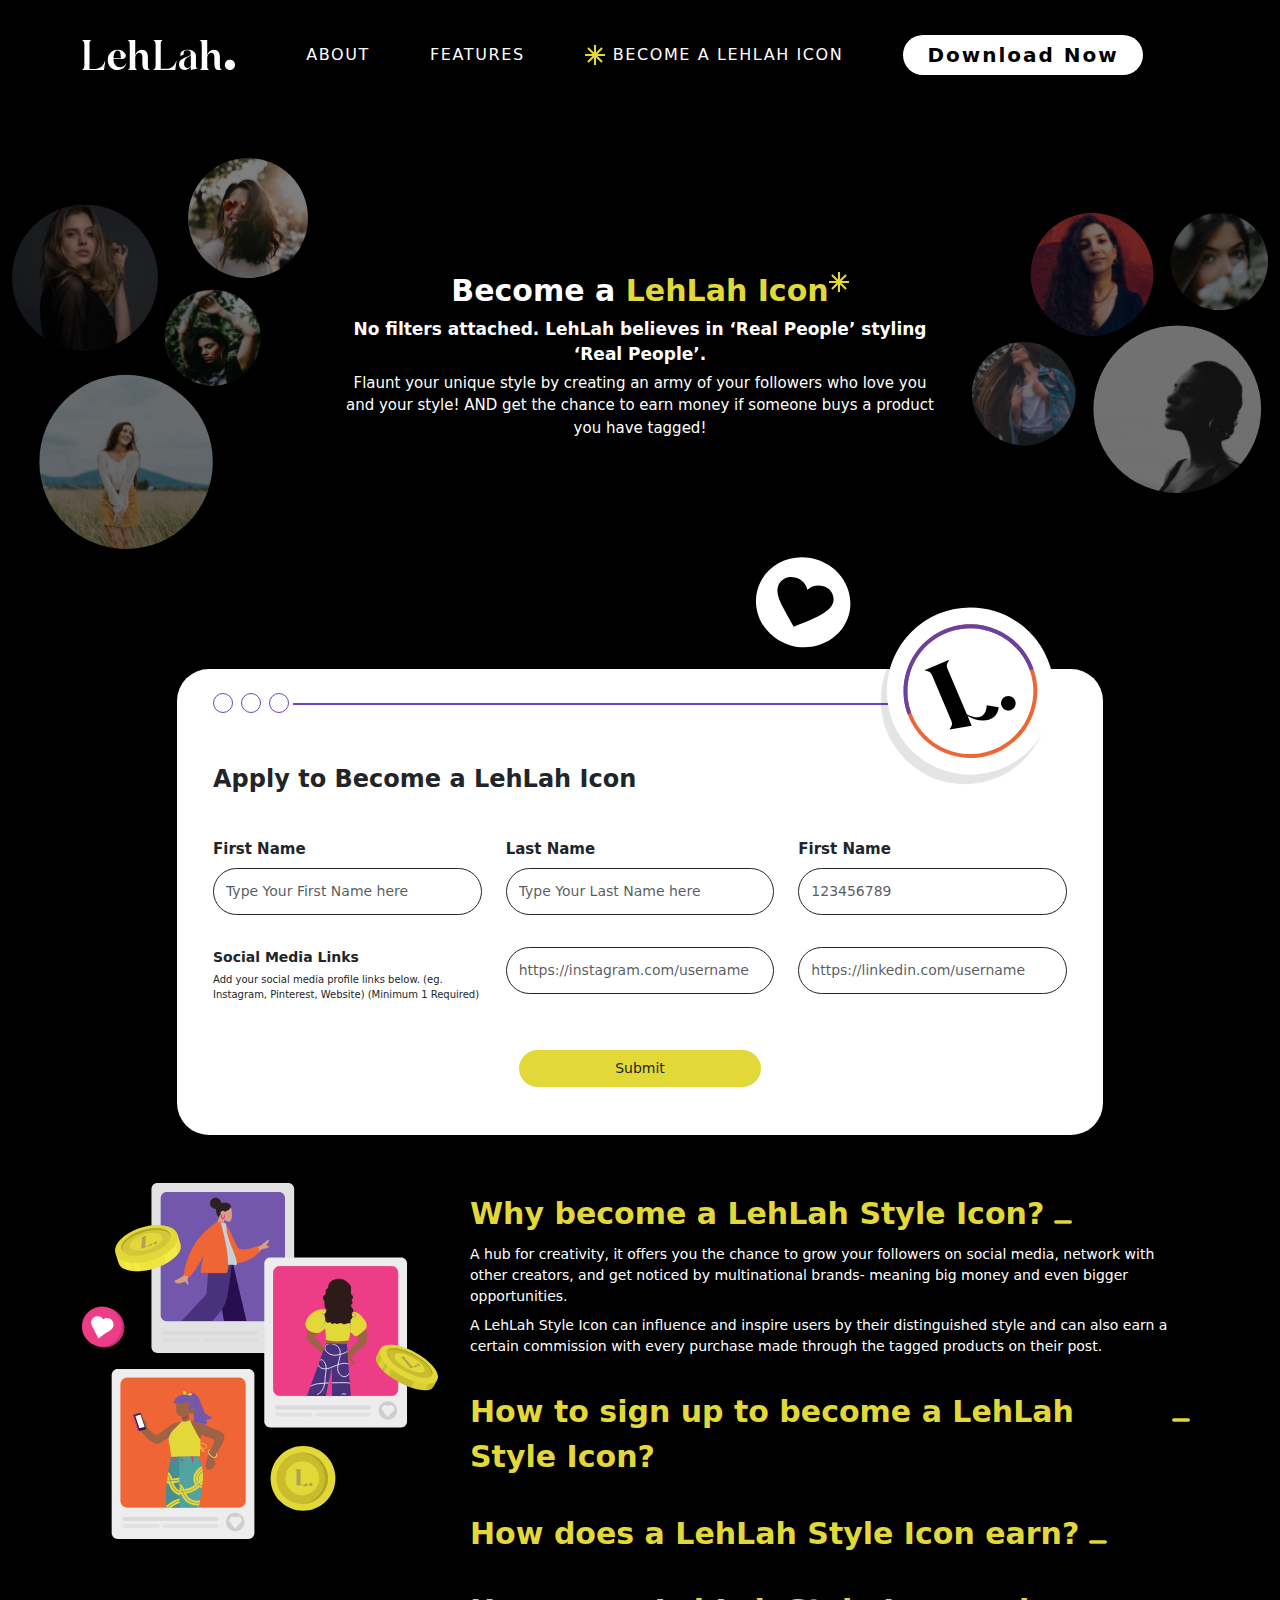
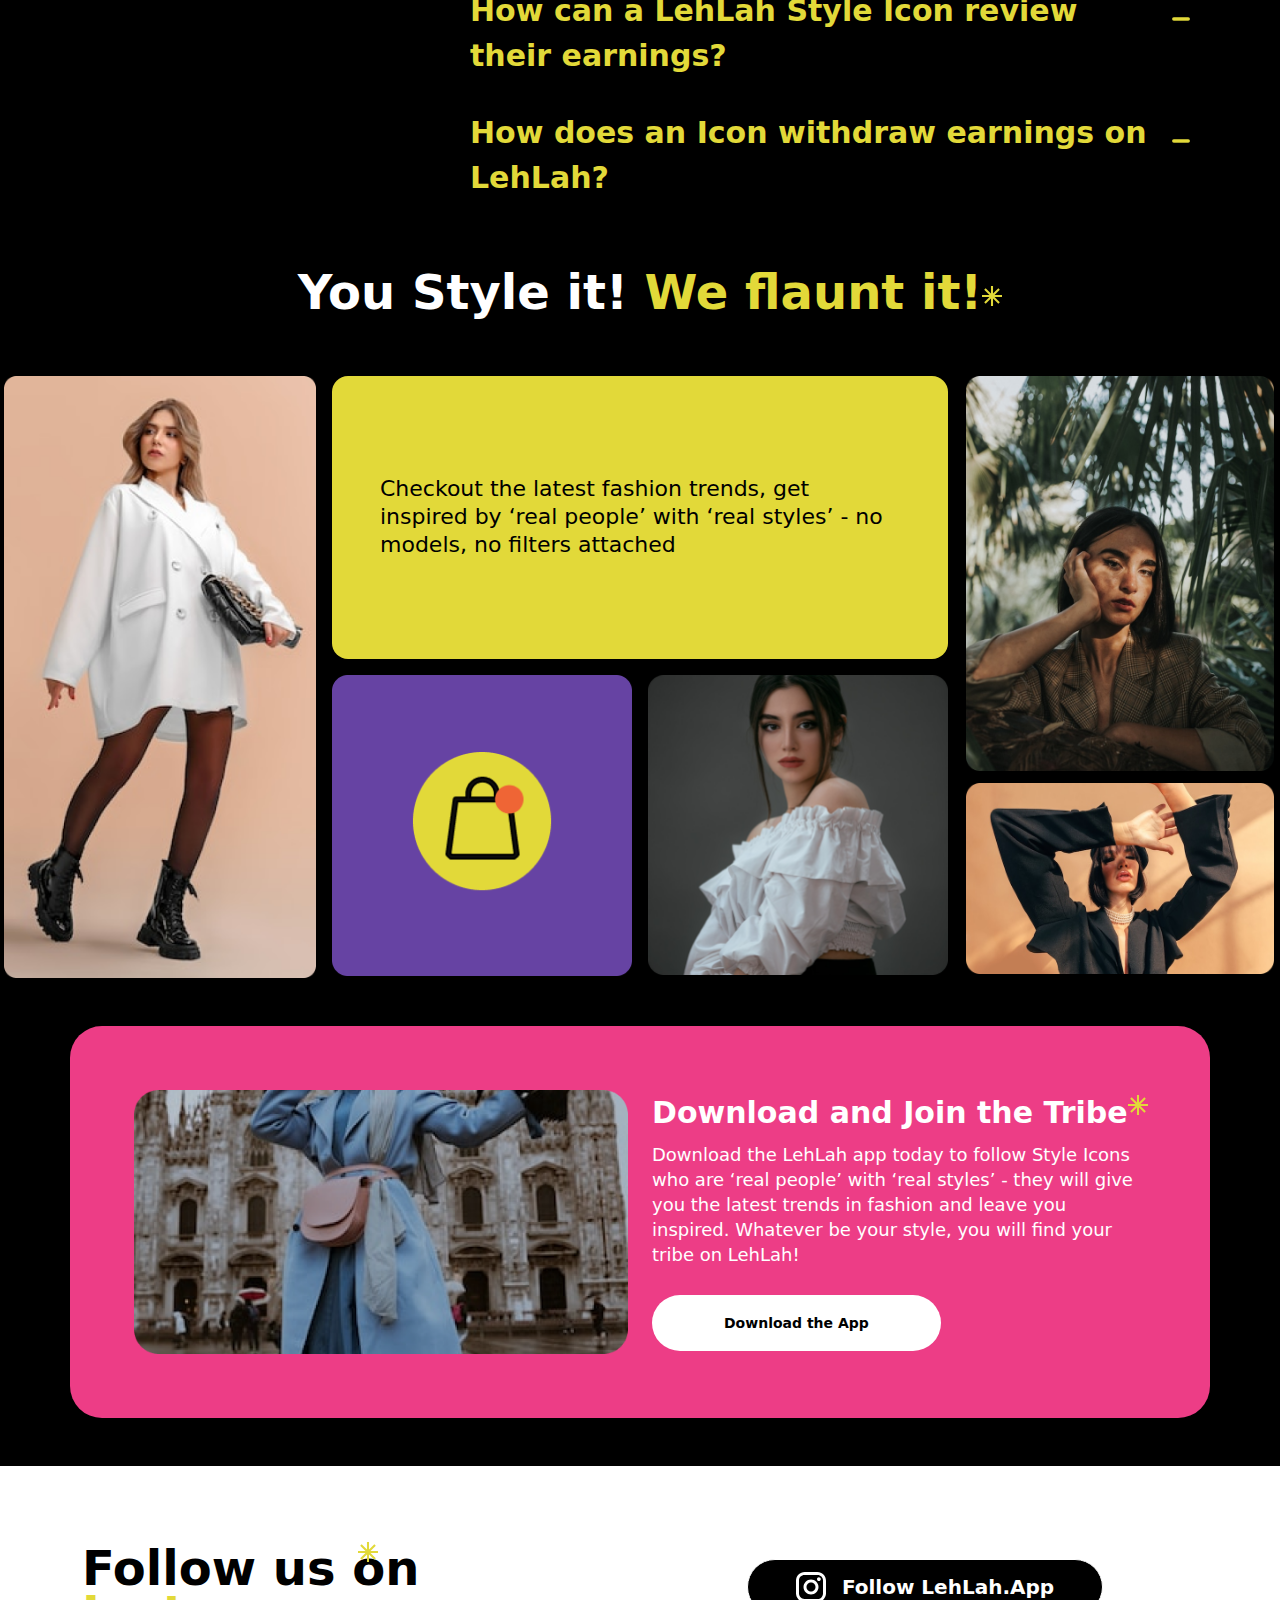
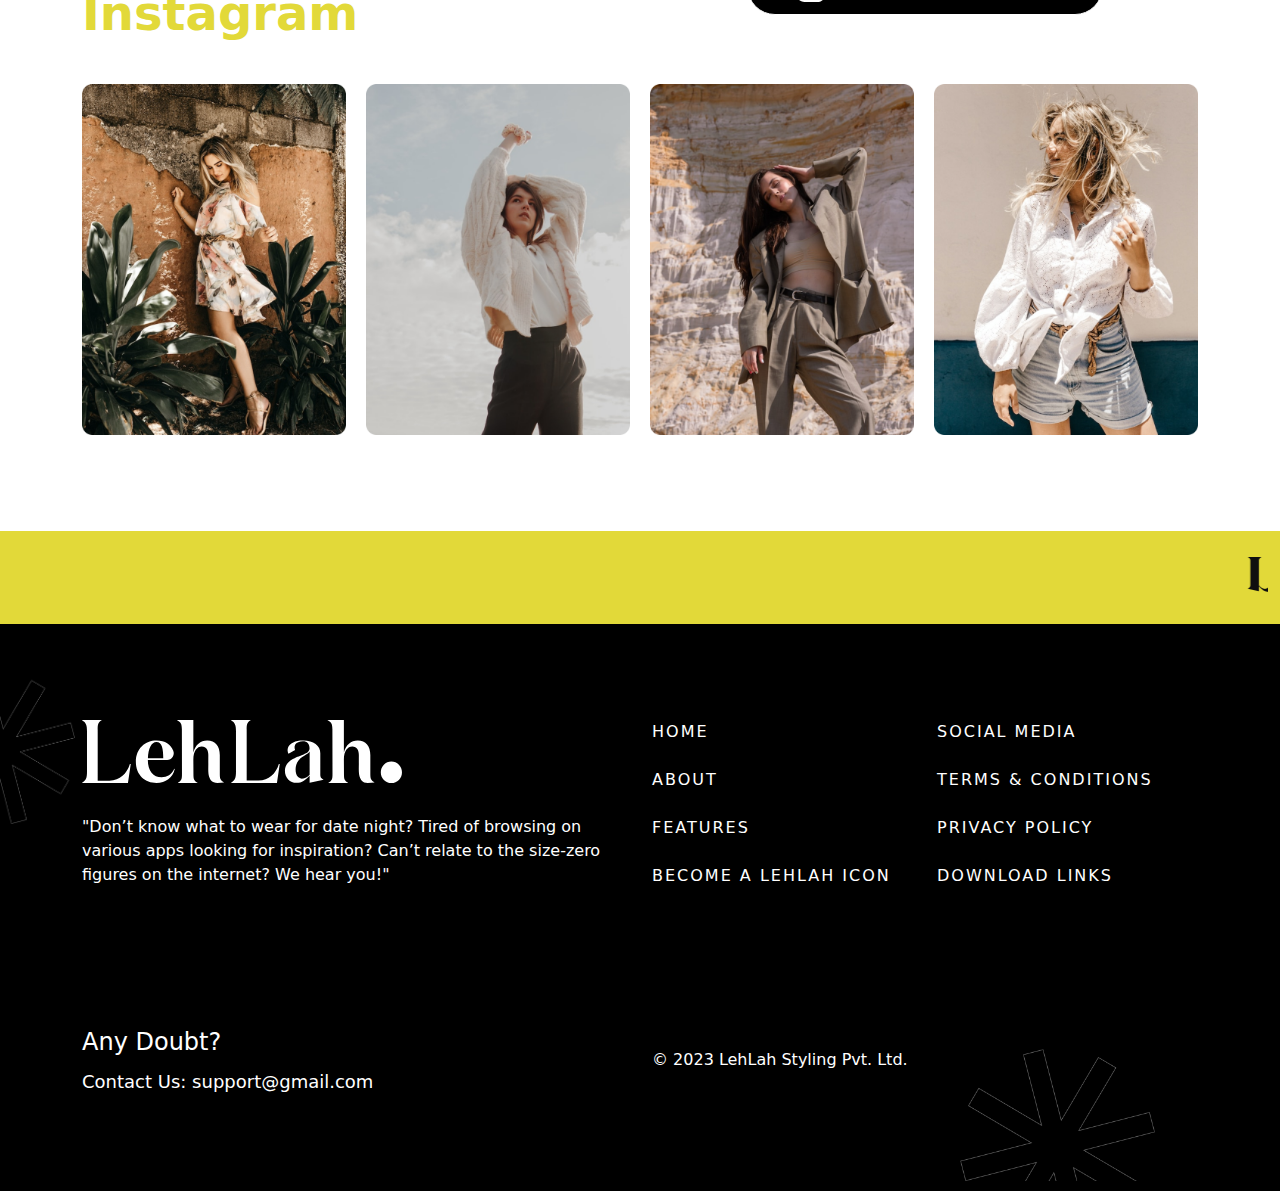
==== commit a4434823: "-" ====
--- a/becomelehlahicon.html
+++ b/becomelehlahicon.html
@@ -97,7 +97,7 @@
 <!-- navbar end -->
 
 <!-- hero section two start -->
-<div class="container-fluid herotwo py-md-5 py-4">
+<div class="container-fluid herotwo py-md-5 py-4 overflow-x-hidden">
     <div class="row align-items-center gy-3">
         <div class="col-md-3 order-md-1 order-3">
           <div class="d-flex align-items-center position-relative justify-content-around">
@@ -198,10 +198,10 @@
                         <div class="col-12">
                           <div class="accordion-item position-relative rounded-0 border-0 rounded-0 bg-transparent">
                             <div class="accordion-header ">
-                              <button class="accordion-button bg-transparent shadow-none fw-bolder position-relative p-2" type="button" data-bs-toggle="collapse" data-bs-target="#collapseOne" aria-expanded="true" aria-controls="collapseOne"> Why become a LehLah Style Icon?</button>
+                              <button class="accordion-button d-flex align-items-baseline bg-transparent shadow-none fw-bolder position-relative p-2" type="button" data-bs-toggle="collapse" data-bs-target="#collapseOne" aria-expanded="true" aria-controls="collapseOne"> Why become a LehLah Style Icon?</button>
                             </div>
                             <div id="collapseOne" class="accordion-collapse collapse show" data-bs-parent="#accordionExample">
-                              <div class="accordion-body fw-medium pt-0">
+                              <div class="accordion-body p-2 fw-medium pt-0">
                                <div>A hub for creativity, it offers you the chance to grow your followers on social media, network with other creators, and get noticed by multinational brands- meaning big money and even bigger opportunities.</div>
                                <div class="mt-2">A LehLah Style Icon can influence and inspire users by their distinguished style and can also earn a certain commission with every purchase made through the tagged products on their post.</div>
                               </div>
@@ -211,10 +211,10 @@
                         <div class="col-12">
                             <div class="accordion-item position-relative rounded-0 border-0 rounded-0 bg-transparent">
                               <div class="accordion-header ">
-                                <button class="accordion-button bg-transparent shadow-none p-2 fw-bolder position-relative" type="button" data-bs-toggle="collapse" data-bs-target="#collapsetwo" aria-expanded="true" aria-controls="collapsetwo">How to sign up to become a LehLah Style Icon?</button>
+                                <button class="accordion-button d-flex align-items-baseline bg-transparent shadow-none p-2 fw-bolder position-relative" type="button" data-bs-toggle="collapse" data-bs-target="#collapsetwo" aria-expanded="true" aria-controls="collapsetwo">How to sign up to become a LehLah Style Icon?</button>
                               </div>
                               <div id="collapsetwo" class="accordion-collapse collapse" data-bs-parent="#accordionExample">
-                                <div class="accordion-body fw-medium pt-0">
+                                <div class="accordion-body p-2 fw-medium pt-0">
                                     1. Fill up a simple form and leave us some of your social media links <br>
                                     2. This can be instagram profiles, websites, pinterest boards, etc! <br>
                                     3. Someone from the Lehlah team will review your profile and get back to you! <br>
@@ -226,21 +226,21 @@
                         <div class="col-12">
                             <div class="accordion-item position-relative rounded-0 border-0 rounded-0 bg-transparent">
                               <div class="accordion-header ">
-                                <button class="accordion-button bg-transparent p-2 shadow-none fw-bolder position-relative" type="button" data-bs-toggle="collapse" data-bs-target="#collapsethree" aria-expanded="true" aria-controls="collapsethree">How does a LehLah Style Icon earn?</button>
+                                <button class="accordion-button d-flex align-items-baseline bg-transparent p-2 shadow-none fw-bolder position-relative" type="button" data-bs-toggle="collapse" data-bs-target="#collapsethree" aria-expanded="true" aria-controls="collapsethree">How does a LehLah Style Icon earn?</button>
                               </div>
                               <div id="collapsethree" class="accordion-collapse collapse " data-bs-parent="#accordionExample">
-                                <div class="accordion-body fw-medium pt-0">An icon will earn every time another user purchases a product through the icon’s post. Icons will be able to check their earnings on the app (click on Profile> Settings> Earnings), as well as get insights into their performance, click through rate, and products sold.</div>
+                                <div class="accordion-body p-2 fw-medium pt-0">An icon will earn every time another user purchases a product through the icon’s post. Icons will be able to check their earnings on the app (click on Profile> Settings> Earnings), as well as get insights into their performance, click through rate, and products sold.</div>
                               </div>
                             </div>
                         </div>
                         <div class="col-12">
                             <div class="accordion-item position-relative rounded-0 border-0 rounded-0 bg-transparent">
                               <div class="accordion-header ">
-                                <button class="accordion-button bg-transparent p-2 shadow-none fw-bolder position-relative" type="button" data-bs-toggle="collapse" data-bs-target="#collapsefour" aria-expanded="true" aria-controls="collapsefour">How can a LehLah Style Icon review their earnings?
+                                <button class="accordion-button d-flex align-items-baseline bg-transparent p-2 shadow-none fw-bolder position-relative" type="button" data-bs-toggle="collapse" data-bs-target="#collapsefour" aria-expanded="true" aria-controls="collapsefour">How can a LehLah Style Icon review their earnings?
                                 </button>
                               </div>
                               <div id="collapsefour" class="accordion-collapse collapse" data-bs-parent="#accordionExample">
-                                <div class="accordion-body fw-medium pt-0">
+                                <div class="accordion-body p-2 fw-medium pt-0">
                                     An Icon can check their earnings on the app (click on Profile> Settings> Earnings). They will also be able to see their top performing products and posts, click through rate, and products sold.
                                 </div>
                               </div>
@@ -249,11 +249,11 @@
                         <div class="col-12">
                             <div class="accordion-item position-relative rounded-0 border-0 rounded-0 bg-transparent">
                               <div class="accordion-header ">
-                                <button class="accordion-button p-2 bg-transparent shadow-none fw-bolder position-relative" type="button" data-bs-toggle="collapse" data-bs-target="#collapsefive" aria-expanded="true" aria-controls="collapsefive">How does an Icon withdraw earnings on LehLah?
+                                <button class="accordion-button d-flex align-items-baseline p-2 bg-transparent shadow-none fw-bolder position-relative" type="button" data-bs-toggle="collapse" data-bs-target="#collapsefive" aria-expanded="true" aria-controls="collapsefive">How does an Icon withdraw earnings on LehLah?
                                 </button>
                               </div>
                               <div id="collapsefive" class="accordion-collapse collapse" data-bs-parent="#accordionExample">
-                                <div class="accordion-body fw-medium pt-0">
+                                <div class="accordion-body p-2 fw-medium pt-0">
                                     If you want to withdraw your earnings, click on the "Can Withdraw" box. Enter the amount you would like to withdraw and hit “Withdraw”. Earnings can be withdrawn only 90 days after a sale is made. This is to account for a situation where products are returned / refunded
                                     An important point to note here are that the minimum amount you can withdraw is Rs. 500/-
                                 </div>
@@ -268,9 +268,9 @@
 <!-- faq section end -->
 
 <!-- icon-testimonal section start -->
-<div class="container-fluid iconTestimonal py-md-5 py-4 px-0 overflow-x-hidden">
+<div class="container-fluid iconTestimonal py-sm-5 py-4 px-0 overflow-x-hidden">
   <div class="row">
-    <div class="col-12 testimonal-heading fw-bold pt-md-4 pt-sm-2 text-center position-relative">You Style it! <span class="text-theme1"> We flaunt it!</span> <span class="staricon position-absolute navstar top-0"><img src="assets/img/Navbar/navStar.svg" alt="star" class="h-100 w-100 img-fluid"></span></div>
+    <div class="col-12 testimonal-heading fw-bold  text-center position-relative">You Style it! <span class="text-theme1"> We flaunt it!</span> <span class="staricon position-absolute navstar top-0"><img src="assets/img/Navbar/navStar.svg" alt="star" class="h-100 w-100 img-fluid"></span></div>
     <div class="col-12 mt-md-5 mt-4">
       <div class="owl-carousel owl-theme icon-carousel ">
         <div class="item">
@@ -416,13 +416,13 @@
 <!-- icon-testimonal section start -->
 
 <!-- download app section start -->
-<div class="container-fluid downloadapp py-md-5 py-4">
+<div class="container-fluid downloadapp pb-sm-5 pb-4">
 <div class="container bg-theme3 p-lg-5 p-md-4 p-sm-3 p-2 rounded-5">
   <div class="row p-3 gy-3">
-    <div class="col-lg-6">
-        <div class="showimg h-100"><img src="assets/img/Index/videoThumb.png" alt="video" class="h-100 w-100"></div>
-    </div>
-    <div class="col-lg-6">
+    <div class="col-md-6">
+        <div class="showimg h-100"><img src="assets/img/Index/videoThumb.png" alt="video" class="h-100 w-100 img-fluid object-fit-cover rounded-4"></div>
+    </div>
+    <div class="col-md-6">
       <div class="row mx-0 download-content h-100">
         <div class="col-12 px-0 position-relative download-heading fw-semibold">Download and Join the Tribe<span class="staricon navstar d-inline-flex position-absolute follow-staricon"><img src="assets/img/Navbar/navStar.svg" alt="star" class="h-100 w-100 img-fluid"></span></div>
         <div class="col-12 px-0 download-title fw-medium mt-1">Download the LehLah app today to follow Style Icons who are ‘real people’ with ‘real styles’ - they will give you the latest trends in fashion and leave you inspired. Whatever be your style, you will find your tribe on LehLah!</div>
--- a/assets/css/style.min.css
+++ b/assets/css/style.min.css
@@ -1 +1 @@
-::-webkit-scrollbar-track{background-color:rgba(0,0,0,0)}::-webkit-scrollbar{width:6px;background-color:rgba(0,0,0,0)}::-webkit-scrollbar-thumb{background-color:#e2d939}body{scroll-behavior:smooth}.navstar{height:20px;width:20px}.form-control{font-size:14px;padding:12px}.nav-btn{background:#fff;font-size:20px;line-height:normal;color:#000 !important;white-space:nowrap;transition:all .3s ease-in-out;letter-spacing:2px}.nav-btn::before{content:"";height:100%;position:absolute;background-color:#e2d939;width:0;top:0;left:0;z-index:1;transition:all .3s ease-in-out}.nav-btn:hover::before{width:100%}.nav-btn:focus{background-color:#efea92;color:#061b2a}.nav-btn:active{background-color:#efea92 !important;color:#061b2a !important}.custom-btn{font-size:14px;color:#fff !important;line-height:normal;height:56px;transition:all .3s ease-in-out}.custom-btn .instagram{transition:all .3s ease-in-out}.custom-btn::before{content:"";height:100%;position:absolute;background-color:#e2d939;width:0;top:0;left:0;z-index:1;transition:all .3s ease-in-out}.custom-btn:hover{color:#000 !important}.custom-btn:hover::before{width:100%}.custom-btn:hover .instagram{filter:invert(1)}.apply-btn{background-color:#000;color:#fff;font-size:20px}.navbar{height:110px;background-color:#000}.navbar .navbar-brand{width:153px}.navbar .menu-icon{width:22px}.navbar .header-offcanvas .btn-close{font-size:13px}.navbar .header-offcanvas .navbar-nav{gap:60px}.navbar .header-offcanvas .navbar-nav .nav-item .nav-link{font-size:16px;color:#fff;line-height:24px;letter-spacing:.1em;transition:all .3s ease-in-out}.navbar .header-offcanvas .navbar-nav .nav-item .nav-link:hover{color:#e2d939}.fixed-navbar{animation-name:fixedAnim;animation-duration:1s;animation-fill-mode:forwards;background-color:rgba(0,0,0,.7);-webkit-backdrop-filter:blur(15px);backdrop-filter:blur(15px)}.footer::before{content:"";position:absolute;top:50px;left:0;width:7%;height:27%;background:url(../img/Footer/footerImg2.png) no-repeat;background-size:75px auto}.footer::after{content:"";position:absolute;bottom:0;right:0;width:25%;height:25%;background:url(../img/Footer/footerimg3.png) no-repeat;background-size:195px auto}.footer .footer-logo{max-width:320px}.footer .footer-title{font-size:16px;color:#fff}.footer .links{font-size:16px;color:#fff;letter-spacing:2px;transition:all .3s ease-in-out}.footer .links:hover{color:#e2d939;transform:translateX(8px)}.footer .doubt{font-size:24px;color:#fff}.footer .mail{font-size:18px;color:#fff}.footer .mail .email{font-size:18px;color:#fff}.footer .copyright{font-size:16px;color:#fff}.heroSection .heroleft{max-width:300px}.heroSection .heroleft:hover .heroimgone{transform:scale(1.1)}.heroSection .heroleft .heroimgone{transition:all .3s ease-in-out}.heroSection .herocenter .heroanimation{height:290px}.heroSection .herocenter .heroanimation .animation{height:250px;animation:move 25s;animation-iteration-count:infinite;animation-delay:3s;position:relative}@keyframes move{0%{top:0px}6%{top:calc(-100% - 1.5rem)}12%{top:calc(-100% - 1.5rem)}18%{top:calc(-200% - 3rem)}24%{top:calc(-200% - 3rem)}30%{top:calc(-300% - 4.5rem)}36%{top:calc(-300% - 4.5rem)}42%{top:calc(-400% - 6rem)}48%{top:calc(-400% - 6rem)}60%{top:calc(-500% - 7.5rem)}66%{top:calc(-500% - 7.5rem)}72%{top:calc(-600% - 9rem)}78%{top:calc(-600% - 9rem)}84%{top:0px}100%{top:0px}}.heroSection .herocenter .herocontent{font-size:15px;line-height:26px;color:#fff}.heroSection .heroright{max-width:300px}.heroSection .heroright:hover .heroimgtwo{transform:scale(1.1);z-index:3 !important}.heroSection .heroright .heroimgtwo{transition:all .3s ease-in-out}.heroSection .heroright .herorotote{height:180px;left:20px;animation:rotation 5s linear infinite}@keyframes rotation{from{transform:rotate(0deg)}to{transform:rotate(359deg)}}.stylesection .styleleft{font-size:36px;line-height:44px;color:#fff}.stylesection .styleleft .staricon{top:-15px;right:39px}.stylesection .styleright{font-size:17px;line-height:25px;color:#fff}.carouselsection .cardd .cardd-content{background:linear-gradient(180deg, rgba(15, 15, 15, 0) 0%, #0F0F0F 92.71%)}.carouselsection .cardd .cardd-content .arrow{height:55px;width:55px;background-color:#e2d939;padding:11px}.carouselsection .cardd .cardd-content .arrow .arrowicon{transition:all .3s ease-in-out}.carouselsection .cardd .cardd-content .cardd-heading{font-size:32px;line-height:38px;color:#fff}.carouselsection .cardd .cardd-content .cardd-subheading{font-size:18px;line-height:26px;color:#fff}.carouselsection .cardd .cardd-content .cardd-title{font-size:14px;color:#fff;line-height:normal}.carouselsection .cardd:hover .arrow .arrowicon{transform:rotate(45deg)}.carouselsection .owl-dots{display:flex;justify-content:center;gap:10px}.carouselsection .owl-dots .owl-dot{height:10px;width:10px;border-radius:50%;background-color:#e2d939}.carouselsection .owl-dots .owl-dot:active{height:12px;width:12px;background-color:#e2d939}.latest-fashion .latestfashionheading{font-size:38px;line-height:45px;color:#e2d939}.latest-fashion .fashionimg{max-height:420px;max-width:420px}.latest-fashion .fashion-content .fashion-subheading{font-size:42px;line-height:50px;color:#fff}.latest-fashion .fashion-content .fashion-title{font-size:16px;color:#fff;line-height:25px}.styleicon .styleicon-heading{font-size:48px}.styleicon .styleicon-heading .staricon{top:-20px}.styleicon .styleicon-title{font-size:18px}.styleicon .mobile-icon{max-width:245px;height:auto}.styleicon .userIcons .iconone{max-height:130px;max-width:130px;top:0;right:50px;transition:all .3s ease-in-out}.styleicon .userIcons .iconone:hover{transform:scale(1.1)}.styleicon .userIcons .icontwo{max-height:200px;max-width:200px;top:66px;left:20px;transition:all .3s ease-in-out}.styleicon .userIcons .icontwo:hover{transform:scale(1.1)}.styleicon .userIcons .iconthree{max-height:150px;max-width:150px;top:160px;right:10px;transition:all .3s ease-in-out}.styleicon .userIcons .iconthree:hover{transform:scale(1.1)}.styleicon .userIcons .iconfour{max-height:210px;max-width:210px;bottom:0;right:105px;transition:all .3s ease-in-out}.styleicon .userIcons .iconfour:hover{transform:scale(1.1)}.styleicon .userIcons .iconfive{max-height:60px;max-width:60px;bottom:134px;right:32px;transition:all .3s ease-in-out}.styleicon .userIcons .iconfive:hover{transform:scale(1.1)}.styleicon .userIcons .iconsix{max-height:135px;max-width:135px;top:10px;transition:all .3s ease-in-out}.styleicon .userIcons .iconsix:hover{transform:scale(1.1)}.styleicon .userIcons .iconseven{max-height:120px;max-width:120px;top:48px;right:112px;transition:all .3s ease-in-out}.styleicon .userIcons .iconseven:hover{transform:scale(1.1)}.styleicon .userIcons .iconeight{max-height:125px;max-width:125px;top:156px;left:30px;transition:all .3s ease-in-out}.styleicon .userIcons .iconeight:hover{transform:scale(1.1)}.styleicon .userIcons .iconnine{max-height:175px;max-width:175px;bottom:144px;right:48px;transition:all .3s ease-in-out}.styleicon .userIcons .iconnine:hover{transform:scale(1.1)}.styleicon .userIcons .iconten{max-height:200px;max-width:200px;bottom:0px;left:20px;transition:all .3s ease-in-out}.styleicon .userIcons .iconten:hover{transform:scale(1.1)}.styleicon .userIcons .iconelevn{max-height:50px;max-width:50px;top:5px;left:160px;transition:all .3s ease-in-out}.styleicon .userIcons .iconelevn:hover{transform:scale(1.1)}.styleicon .userIcons .icontwelv{max-height:50px;max-width:60px;top:155px;left:165px;transition:all .3s ease-in-out}.styleicon .userIcons .icontwelv:hover{transform:scale(1.1)}.iconTestimonal .testimonal-heading{font-size:48px;color:#fff}.iconTestimonal .center{height:47%}.iconTestimonal .testimonal-title{font-size:22px;color:#000;line-height:28px}.downloadapp .download-content .download-heading{font-size:30px;color:#fff}.downloadapp .download-content .download-heading .staricon{top:5px}.downloadapp .download-content .download-title{font-size:18px;line-height:25px;color:#fff}.followoninsta .follow-heading{font-size:48px;color:#000;line-height:45px}.followoninsta .follow-heading .follow-staricon{top:-20px}.followoninsta .followimg{transition:all .3s ease-in-out}.followoninsta .followimg:hover{transform:scale(0.9)}.followoninsta .owl-stage-outer{padding:0}.followoninsta .owl-dots{margin-top:8px;display:flex;justify-content:center;gap:8px}.followoninsta .owl-dots .owl-dot{height:8px;width:8px;border-radius:50%;background-color:#e2d939}.followoninsta .owl-dots .owl-dot:active{background-color:#000}@font-face{font-family:"Poppins";src:url("Poppins-Black.woff2") format("woff2"),url("Poppins-Black.woff") format("woff");font-weight:900;font-style:normal;font-display:swap}@font-face{font-family:"Poppins";src:url("Poppins-Bold.woff2") format("woff2"),url("Poppins-Bold.woff") format("woff");font-weight:bold;font-style:normal;font-display:swap}@font-face{font-family:"Poppins";src:url("Poppins-BlackItalic.woff2") format("woff2"),url("Poppins-BlackItalic.woff") format("woff");font-weight:900;font-style:italic;font-display:swap}@font-face{font-family:"Poppins";src:url("Poppins-Italic.woff2") format("woff2"),url("Poppins-Italic.woff") format("woff");font-weight:normal;font-style:italic;font-display:swap}@font-face{font-family:"Poppins";src:url("Poppins-ExtraBold.woff2") format("woff2"),url("Poppins-ExtraBold.woff") format("woff");font-weight:bold;font-style:normal;font-display:swap}@font-face{font-family:"Poppins";src:url("Poppins-LightItalic.woff2") format("woff2"),url("Poppins-LightItalic.woff") format("woff");font-weight:300;font-style:italic;font-display:swap}@font-face{font-family:"Poppins";src:url("Poppins-Medium.woff2") format("woff2"),url("Poppins-Medium.woff") format("woff");font-weight:500;font-style:normal;font-display:swap}@font-face{font-family:"Poppins";src:url("../fonts/poppins-regular.woff2") format("woff2"),url("../fonts/poppins-regular.woff") format("woff");font-weight:400;font-style:normal}@font-face{font-family:"Poppins";src:url("../fonts/poppins-medium.woff2") format("woff2"),url("../fonts/poppins-medium.woff") format("woff");font-weight:500;font-style:normal}@font-face{font-family:"Poppins";src:url("Poppins-ExtraLightItalic.woff2") format("woff2"),url("Poppins-ExtraLightItalic.woff") format("woff");font-weight:200;font-style:italic;font-display:swap}@font-face{font-family:"Poppins";src:url("Poppins-Light.woff2") format("woff2"),url("Poppins-Light.woff") format("woff");font-weight:300;font-style:normal;font-display:swap}@font-face{font-family:"Poppins";src:url("Poppins-ExtraLight.woff2") format("woff2"),url("Poppins-ExtraLight.woff") format("woff");font-weight:200;font-style:normal;font-display:swap}@font-face{font-family:"Poppins";src:url("Poppins-BoldItalic.woff2") format("woff2"),url("Poppins-BoldItalic.woff") format("woff");font-weight:bold;font-style:italic;font-display:swap}@font-face{font-family:"Poppins";src:url("Poppins-ExtraBoldItalic.woff2") format("woff2"),url("Poppins-ExtraBoldItalic.woff") format("woff");font-weight:bold;font-style:italic;font-display:swap}@font-face{font-family:"Poppins";src:url("Poppins-SemiBold.woff2") format("woff2"),url("Poppins-SemiBold.woff") format("woff");font-weight:600;font-style:normal;font-display:swap}@font-face{font-family:"Poppins";src:url("Poppins-Regular.woff2") format("woff2"),url("Poppins-Regular.woff") format("woff");font-weight:normal;font-style:normal;font-display:swap}@font-face{font-family:"Poppins";src:url("Poppins-SemiBoldItalic.woff2") format("woff2"),url("Poppins-SemiBoldItalic.woff") format("woff");font-weight:600;font-style:italic;font-display:swap}@font-face{font-family:"Poppins";src:url("Poppins-Thin.woff2") format("woff2"),url("Poppins-Thin.woff") format("woff");font-weight:100;font-style:normal;font-display:swap}@font-face{font-family:"Poppins";src:url("Poppins-ThinItalic.woff2") format("woff2"),url("Poppins-ThinItalic.woff") format("woff");font-weight:100;font-style:italic;font-display:swap}@font-face{font-family:"Poppins";src:url("Poppins-MediumItalic.woff2") format("woff2"),url("Poppins-MediumItalic.woff") format("woff");font-weight:500;font-style:italic;font-display:swap}.termscondition .termsheading{font-size:60px;color:#000}.termscondition .terms-text{font-size:14px;color:#000}.herotwo .herotwo-img{filter:brightness(0.5)}.herotwo .herotwo-img .hero-img{transition:all .3s ease-in-out}.herotwo .herotwo-img:hover .hero-img{transform:scale(1.1)}.herotwo .herotwo-heading{font-size:30px;color:#fff}.herotwo .herotwo-heading .staricon{top:-10px}.herotwo .herotwo-title{font-size:17px;color:#fff}.herotwo .herotwo-title2{font-size:15px;color:#fff}.formSection .form-main .circle-main::before{content:"";height:2px;width:80%;position:absolute;left:80px;top:50%;background-color:#6f42c1}.formSection .form-main .circle-main .circle{height:20px;width:20px;border:1px solid #6f42c1}.formSection .form-main .form-img{max-width:270px;right:0;top:-6rem}.formSection .form-main .form-img2{max-width:120px;right:15rem;top:-7rem}.formSection .form-main .form-heaing{font-size:24px}.formSection .form-main .form-label{font-size:15px}.formSection .form-main .form-title{font-size:14px}.formSection .form-main .form-title2{font-size:10px}.formSection .form-main .submit-btn{font-size:14px}.faq-section .question .accordion-item .accordion-button{font-size:30px;color:#e2d939}.faq-section .question .accordion-item .accordion-button::after{content:"";background-image:url(../img/Index/plus.svg);height:18px;width:18px;background-size:cover;background-position:center}.faq-section .question .accordion-item .accordion-button:not(.collapsed)::after{content:"";background:url(../img/Index/minus.svg);height:4px;width:18px;border-radius:20px;background-size:cover;background-position:center}.faq-section .question .accordion-item .accordion-button:not(.collapsed){background-color:rgba(0,0,0,0);color:#e2d939}.faq-section .question .accordion-item .accordion-body{font-size:14px;color:#fff}@media(max-width: 1199.98px){.styleicon .styleicon-heading{font-size:38px}.iconTestimonal .testimonal-heading{font-size:44px}.termscondition .termsheading{font-size:54px}.formSection .form-main .form-heaing{font-size:23px}}@media(max-width: 991.98px){.navbar{height:100px}.navbar .navbar-brand{width:140px}.navbar .header-offcanvas .navbar-nav{gap:25px}.navbar .header-offcanvas .navbar-nav .nav-item .nav-link{font-size:14px}.nav-btn{font-size:16px}.heroSection .herocenter .heroanimation{height:220px}.heroSection .herocenter .heroanimation .animation{height:190px}.stylesection .styleleft{font-size:32px;line-height:40px}.carouselsection .cardd .cardd-content .arrow{height:50px;width:50px}.carouselsection .cardd .cardd-content .cardd-heading{font-size:28px;line-height:30px}.carouselsection .cardd .cardd-content .cardd-subheading{font-size:16px;line-height:22px}.latest-fashion .latestfashionheading{font-size:30px;line-height:39px}.latest-fashion .fashion-content .fashion-subheading{font-size:39px;line-height:47px}.styleicon .styleicon-heading{font-size:36px}.styleicon .styleicon-title{font-size:17px}.iconTestimonal .testimonal-heading{font-size:26px}.iconTestimonal .testimonal-title{font-size:20px}.downloadapp .download-content .download-heading{font-size:28px}.downloadapp .download-content .download-title{font-size:17px;line-height:normal}.followoninsta .follow-heading{font-size:40px}.footer .footer-logo{max-width:290px}.footer .links{font-size:15px}.termscondition .termsheading{font-size:46px}.termscondition .terms-text{font-size:13px}.formSection .form-main .form-img{max-width:190px;top:-3rem}.formSection .form-main .form-img2{top:-5rem;right:8rem;max-width:100px}.formSection .form-main .form-heaing{font-size:22px}.faq-section .question .accordion-item .accordion-button{font-size:26px}.faq-section .question .accordion-item .accordion-button::after{height:14px;width:14px}.faq-section .question .accordion-item .accordion-button:not(.collapsed)::after{width:14px}}@media(max-width: 767.98px){.navbar{height:90px}.navbar .navbar-brand{width:130px}.navbar .header-offcanvas{width:280px;height:500px}.navbar .header-offcanvas .navbar-nav{gap:20px}.navbar .header-offcanvas .navbar-nav .nav-item .nav-link{font-size:13px}.nav-btn{font-size:15px}.custom-btn{font-size:13px;height:45px}.custom-btn .instagram{height:20px !important}.heroSection .herocenter{position:absolute;z-index:4}.heroSection .herocenter .heroanimation{height:190px}.heroSection .herocenter .heroanimation .animation{height:110px}.heroSection .herocenter .herocontent{font-size:14px;line-height:25px}.stylesection .styleleft{font-size:30px;line-height:35px}.stylesection .styleright{font-size:16px;line-height:23px}.carouselsection .cardd .cardd-content .arrow{height:48px;width:48px}.carouselsection .cardd .cardd-content .cardd-heading{font-size:26px;line-height:30px}.carouselsection .cardd .cardd-content .cardd-subheading{font-size:16px;line-height:22px}.carouselsection .cardd .cardd-content .cardd-title{font-size:13px}.latest-fashion .latestfashionheading{font-size:28px;line-height:36px}.latest-fashion .fashion-content .fashion-subheading{font-size:34px;line-height:45px}.latest-fashion .fashion-content .fashion-title{font-size:15px;line-height:23px}.styleicon .styleicon-heading{font-size:28px}.styleicon .styleicon-title{font-size:15px}.styleicon .mobile-icon{max-width:220px}.iconTestimonal .testimonal-heading{font-size:30spx}.iconTestimonal .testimonal-title{font-size:18px}.downloadapp .download-content .download-heading{font-size:21px}.downloadapp .download-content .download-heading .staricon{right:0}.downloadapp .download-content .download-title{font-size:14px;line-height:21px}.followoninsta .follow-heading{font-size:36px}.footer .footer-logo{max-width:260px}.footer .footer-title{font-size:14px}.footer .links{font-size:13px}.footer .doubt{font-size:22px}.footer .mail{font-size:17px}.footer .mail .email{font-size:17px}.footer .copyright{font-size:15px}.termscondition .termsheading{font-size:38px}.termscondition .terms-text{font-size:12px}.herotwo .herotwo-img{max-width:250px}.herotwo .herotwo-heading{font-size:25px}.herotwo .herotwo-title{font-size:15px}.herotwo .herotwo-title2{font-size:13px}.formSection .form-main .form-img{max-width:170px;top:-2rem}.formSection .form-main .form-img2{top:-4rem;right:8rem;max-width:80px}.formSection .form-main .form-heaing{font-size:20px}.formSection .form-main .form-label{font-size:13px}.formSection .form-main .form-title{font-size:13px}.faq-section .faq-img{max-width:280px}.faq-section .question .accordion-item .accordion-button{font-size:18px}.faq-section .question .accordion-item .accordion-body{font-size:13px}}@media(max-width: 575.98px){.navbar{height:80px}.navbar .navbar-brand{width:120px}.navbar .header-offcanvas .offcanvas-logo{width:120px}.navbar .header-offcanvas .navbar-nav{gap:15px}.navbar .header-offcanvas .navbar-nav .nav-item .nav-link{font-size:12px}.nav-btn{font-size:14px}.custom-btn{font-size:12px;height:40px}.heroSection .herocenter .heroanimation{height:150px}.heroSection .herocenter .heroanimation .animation{height:120px}.heroSection .herocenter .herocontent{font-size:13px;line-height:22px}.stylesection .styleleft{font-size:22px;line-height:normal}.stylesection .styleright{font-size:13px;line-height:22px}.carouselsection .cardd .cardd-content .arrow{height:42px;width:42px}.carouselsection .cardd .cardd-content .cardd-heading{font-size:22px;line-height:28px}.carouselsection .cardd .cardd-content .cardd-subheading{font-size:14px;line-height:20px}.carouselsection .cardd .cardd-content .cardd-title{font-size:12px}.latest-fashion .latestfashionheading{font-size:22px;line-height:27px}.latest-fashion .fashion-content .fashion-subheading{font-size:26px;line-height:35px}.latest-fashion .fashion-content .fashion-title{font-size:13px;line-height:22px}.styleicon .styleicon-heading{font-size:24px}.styleicon .styleicon-title{font-size:13px}.styleicon .mobile-icon{max-width:200px}.iconTestimonal .testimonal-heading{font-size:26px}.iconTestimonal .testimonal-title{font-size:16px}.downloadapp .download-content .download-heading{font-size:21px}.downloadapp .download-content .download-heading .staricon{right:0}.downloadapp .download-content .download-title{font-size:14px;line-height:21px}.followoninsta .follow-heading{font-size:28px;line-height:28px}.footer .footer-logo{max-width:170px}.footer .footer-title{font-size:13px}.footer .links{font-size:12px}.footer .doubt{font-size:16px}.footer .mail{font-size:14px}.footer .mail .email{font-size:14px}.footer .copyright{font-size:12px}.termscondition .termsheading{font-size:30px}.termscondition .terms-text{font-size:11px}.herotwo .starimg{position:absolute;left:0;z-index:3}.herotwo .herotwo-heading{font-size:22px}.herotwo .herotwo-title{font-size:14px}.herotwo .herotwo-title2{font-size:11px}.formSection .form-main .circle-main::before{width:60%}.formSection .form-main .form-img{max-width:150px;top:-2rem}.formSection .form-main .form-img2{top:-4rem;right:5rem;max-width:80px}.formSection .form-main .form-heaing{font-size:17px}.formSection .form-main .form-label{font-size:12px}.formSection .form-main .form-title{font-size:12px}.formSection .form-main .submit-btn{font-size:13px}.faq-section .question .accordion-item .accordion-button{font-size:15px}.faq-section .question .accordion-item .accordion-button::after{height:12px;width:12px}.faq-section .question .accordion-item .accordion-button:not(.collapsed)::after{width:12px}.faq-section .question .accordion-item .accordion-body{font-size:12px}.form-control{padding:10px}}/*# sourceMappingURL=style.min.css.map */+::-webkit-scrollbar-track{background-color:rgba(0,0,0,0)}::-webkit-scrollbar{width:6px;background-color:rgba(0,0,0,0)}::-webkit-scrollbar-thumb{background-color:#e2d939}body{scroll-behavior:smooth}.navstar{height:20px;width:20px}.form-control{font-size:14px;padding:12px}.nav-btn{background:#fff;font-size:20px;line-height:normal;color:#000 !important;white-space:nowrap;transition:all .3s ease-in-out;letter-spacing:2px}.nav-btn::before{content:"";height:100%;position:absolute;background-color:#e2d939;width:0;top:0;left:0;z-index:1;transition:all .3s ease-in-out}.nav-btn:hover::before{width:100%}.nav-btn:focus{background-color:#efea92;color:#061b2a}.nav-btn:active{background-color:#efea92 !important;color:#061b2a !important}.custom-btn{font-size:14px;color:#fff !important;line-height:normal;height:56px;transition:all .3s ease-in-out}.custom-btn .instagram{transition:all .3s ease-in-out}.custom-btn::before{content:"";height:100%;position:absolute;background-color:#e2d939;width:0;top:0;left:0;z-index:1;transition:all .3s ease-in-out}.custom-btn:hover{color:#000 !important}.custom-btn:hover::before{width:100%}.custom-btn:hover .instagram{filter:invert(1)}.apply-btn{background-color:#000;color:#fff;font-size:20px}.navbar{height:110px;background-color:#000}.navbar .navbar-brand{width:153px}.navbar .menu-icon{width:22px}.navbar .header-offcanvas{width:280px}.navbar .header-offcanvas .btn-close{font-size:13px}.navbar .header-offcanvas .navbar-nav{gap:60px}.navbar .header-offcanvas .navbar-nav .nav-item .nav-link{font-size:16px;color:#fff;line-height:24px;letter-spacing:.1em;transition:all .3s ease-in-out}.navbar .header-offcanvas .navbar-nav .nav-item .nav-link:hover{color:#e2d939}.fixed-navbar{animation-name:fixedAnim;animation-duration:1s;animation-fill-mode:forwards;background-color:rgba(0,0,0,.7);-webkit-backdrop-filter:blur(15px);backdrop-filter:blur(15px)}.footer::before{content:"";position:absolute;top:50px;left:0;width:7%;height:27%;background:url(../img/Footer/footerImg2.png) no-repeat;background-size:75px auto}.footer::after{content:"";position:absolute;bottom:0;right:0;width:25%;height:25%;background:url(../img/Footer/footerimg3.png) no-repeat;background-size:195px auto}.footer .footer-logo{max-width:320px}.footer .footer-title{font-size:16px;color:#fff}.footer .links{font-size:16px;color:#fff;letter-spacing:2px;transition:all .3s ease-in-out}.footer .links:hover{color:#e2d939;transform:translateX(8px)}.footer .doubt{font-size:24px;color:#fff}.footer .mail{font-size:18px;color:#fff}.footer .mail .email{font-size:18px;color:#fff}.footer .copyright{font-size:16px;color:#fff}.heroSection .heroleft{max-width:300px}.heroSection .heroleft:hover .heroimgone{transform:scale(1.1)}.heroSection .heroleft .heroimgone{transition:all .3s ease-in-out}.heroSection .herocenter .heroanimation{height:290px}.heroSection .herocenter .heroanimation .animation{height:250px;animation:move 25s;animation-iteration-count:infinite;animation-delay:3s;position:relative}@keyframes move{0%{top:0px}6%{top:calc(-100% - 1.5rem)}12%{top:calc(-100% - 1.5rem)}18%{top:calc(-200% - 3rem)}24%{top:calc(-200% - 3rem)}30%{top:calc(-300% - 4.5rem)}36%{top:calc(-300% - 4.5rem)}42%{top:calc(-400% - 6rem)}48%{top:calc(-400% - 6rem)}60%{top:calc(-500% - 7.5rem)}66%{top:calc(-500% - 7.5rem)}72%{top:calc(-600% - 9rem)}78%{top:calc(-600% - 9rem)}84%{top:0px}100%{top:0px}}.heroSection .herocenter .herocontent{font-size:15px;line-height:26px;color:#fff}.heroSection .heroright{max-width:300px}.heroSection .heroright:hover .heroimgtwo{transform:scale(1.1);z-index:3 !important}.heroSection .heroright .heroimgtwo{transition:all .3s ease-in-out}.heroSection .heroright .herorotote{height:180px;left:20px;animation:rotation 5s linear infinite}@keyframes rotation{from{transform:rotate(0deg)}to{transform:rotate(359deg)}}.stylesection .styleleft{font-size:36px;line-height:44px;color:#fff}.stylesection .styleleft .staricon{top:-15px;right:39px}.stylesection .styleright{font-size:17px;line-height:25px;color:#fff}.carouselsection .cardd .cardd-content{background:linear-gradient(180deg, rgba(15, 15, 15, 0) 0%, #0F0F0F 92.71%)}.carouselsection .cardd .cardd-content .arrow{height:55px;width:55px;background-color:#e2d939;padding:11px}.carouselsection .cardd .cardd-content .arrow .arrowicon{transition:all .3s ease-in-out}.carouselsection .cardd .cardd-content .cardd-heading{font-size:32px;line-height:38px;color:#fff}.carouselsection .cardd .cardd-content .cardd-subheading{font-size:18px;line-height:26px;color:#fff}.carouselsection .cardd .cardd-content .cardd-title{font-size:14px;color:#fff;line-height:normal}.carouselsection .cardd:hover .arrow .arrowicon{transform:rotate(45deg)}.carouselsection .owl-dots{display:flex;justify-content:center;gap:10px;margin-top:8px}.carouselsection .owl-dots .owl-dot{height:10px;width:10px;border-radius:50%;background-color:#e2d939}.carouselsection .owl-dots .owl-dot:active{height:12px;width:12px;background-color:#e2d939}.latest-fashion .latestfashionheading{font-size:38px;line-height:45px;color:#e2d939}.latest-fashion .fashionimg{max-height:420px;max-width:420px}.latest-fashion .fashion-content .fashion-subheading{font-size:42px;line-height:50px;color:#fff}.latest-fashion .fashion-content .fashion-title{font-size:16px;color:#fff;line-height:25px}.styleicon .styleicon-heading{font-size:48px}.styleicon .styleicon-heading .staricon{top:-20px}.styleicon .styleicon-title{font-size:18px}.styleicon .mobile-icon{max-width:245px;height:auto}.styleicon .userIcons .iconone{max-height:130px;max-width:130px;top:0;right:50px;transition:all .3s ease-in-out}.styleicon .userIcons .iconone:hover{transform:scale(1.1)}.styleicon .userIcons .icontwo{max-height:200px;max-width:200px;top:66px;left:20px;transition:all .3s ease-in-out}.styleicon .userIcons .icontwo:hover{transform:scale(1.1)}.styleicon .userIcons .iconthree{max-height:150px;max-width:150px;top:160px;right:10px;transition:all .3s ease-in-out}.styleicon .userIcons .iconthree:hover{transform:scale(1.1)}.styleicon .userIcons .iconfour{max-height:210px;max-width:210px;bottom:0;right:105px;transition:all .3s ease-in-out}.styleicon .userIcons .iconfour:hover{transform:scale(1.1)}.styleicon .userIcons .iconfive{max-height:60px;max-width:60px;bottom:134px;right:32px;transition:all .3s ease-in-out}.styleicon .userIcons .iconfive:hover{transform:scale(1.1)}.styleicon .userIcons .iconsix{max-height:135px;max-width:135px;top:10px;transition:all .3s ease-in-out}.styleicon .userIcons .iconsix:hover{transform:scale(1.1)}.styleicon .userIcons .iconseven{max-height:120px;max-width:120px;top:48px;right:112px;transition:all .3s ease-in-out}.styleicon .userIcons .iconseven:hover{transform:scale(1.1)}.styleicon .userIcons .iconeight{max-height:125px;max-width:125px;top:156px;left:30px;transition:all .3s ease-in-out}.styleicon .userIcons .iconeight:hover{transform:scale(1.1)}.styleicon .userIcons .iconnine{max-height:175px;max-width:175px;bottom:144px;right:48px;transition:all .3s ease-in-out}.styleicon .userIcons .iconnine:hover{transform:scale(1.1)}.styleicon .userIcons .iconten{max-height:200px;max-width:200px;bottom:0px;left:20px;transition:all .3s ease-in-out}.styleicon .userIcons .iconten:hover{transform:scale(1.1)}.styleicon .userIcons .iconelevn{max-height:50px;max-width:50px;top:5px;left:160px;transition:all .3s ease-in-out}.styleicon .userIcons .iconelevn:hover{transform:scale(1.1)}.styleicon .userIcons .icontwelv{max-height:50px;max-width:60px;top:155px;left:165px;transition:all .3s ease-in-out}.styleicon .userIcons .icontwelv:hover{transform:scale(1.1)}.iconTestimonal .testimonal-heading{font-size:48px;color:#fff}.iconTestimonal .center{height:47%}.iconTestimonal .testimonal-title{font-size:22px;color:#000;line-height:28px}.downloadapp .download-content .download-heading{font-size:30px;color:#fff}.downloadapp .download-content .download-heading .staricon{top:5px}.downloadapp .download-content .download-title{font-size:18px;line-height:25px;color:#fff}.followoninsta .follow-heading{font-size:48px;color:#000;line-height:45px}.followoninsta .follow-heading .follow-staricon{top:-20px}.followoninsta .followimg{transition:all .3s ease-in-out}.followoninsta .followimg:hover{transform:scale(0.9)}.followoninsta .owl-stage-outer{padding:0}.followoninsta .owl-dots{margin-top:8px;display:flex;justify-content:center;gap:8px}.followoninsta .owl-dots .owl-dot{height:8px;width:8px;border-radius:50%;background-color:#e2d939}.followoninsta .owl-dots .owl-dot:active{background-color:#000}@font-face{font-family:"Poppins";src:url("Poppins-Black.woff2") format("woff2"),url("Poppins-Black.woff") format("woff");font-weight:900;font-style:normal;font-display:swap}@font-face{font-family:"Poppins";src:url("Poppins-Bold.woff2") format("woff2"),url("Poppins-Bold.woff") format("woff");font-weight:bold;font-style:normal;font-display:swap}@font-face{font-family:"Poppins";src:url("Poppins-BlackItalic.woff2") format("woff2"),url("Poppins-BlackItalic.woff") format("woff");font-weight:900;font-style:italic;font-display:swap}@font-face{font-family:"Poppins";src:url("Poppins-Italic.woff2") format("woff2"),url("Poppins-Italic.woff") format("woff");font-weight:normal;font-style:italic;font-display:swap}@font-face{font-family:"Poppins";src:url("Poppins-ExtraBold.woff2") format("woff2"),url("Poppins-ExtraBold.woff") format("woff");font-weight:bold;font-style:normal;font-display:swap}@font-face{font-family:"Poppins";src:url("Poppins-LightItalic.woff2") format("woff2"),url("Poppins-LightItalic.woff") format("woff");font-weight:300;font-style:italic;font-display:swap}@font-face{font-family:"Poppins";src:url("Poppins-Medium.woff2") format("woff2"),url("Poppins-Medium.woff") format("woff");font-weight:500;font-style:normal;font-display:swap}@font-face{font-family:"Poppins";src:url("../fonts/poppins-regular.woff2") format("woff2"),url("../fonts/poppins-regular.woff") format("woff");font-weight:400;font-style:normal}@font-face{font-family:"Poppins";src:url("../fonts/poppins-medium.woff2") format("woff2"),url("../fonts/poppins-medium.woff") format("woff");font-weight:500;font-style:normal}@font-face{font-family:"Poppins";src:url("Poppins-ExtraLightItalic.woff2") format("woff2"),url("Poppins-ExtraLightItalic.woff") format("woff");font-weight:200;font-style:italic;font-display:swap}@font-face{font-family:"Poppins";src:url("Poppins-Light.woff2") format("woff2"),url("Poppins-Light.woff") format("woff");font-weight:300;font-style:normal;font-display:swap}@font-face{font-family:"Poppins";src:url("Poppins-ExtraLight.woff2") format("woff2"),url("Poppins-ExtraLight.woff") format("woff");font-weight:200;font-style:normal;font-display:swap}@font-face{font-family:"Poppins";src:url("Poppins-BoldItalic.woff2") format("woff2"),url("Poppins-BoldItalic.woff") format("woff");font-weight:bold;font-style:italic;font-display:swap}@font-face{font-family:"Poppins";src:url("Poppins-ExtraBoldItalic.woff2") format("woff2"),url("Poppins-ExtraBoldItalic.woff") format("woff");font-weight:bold;font-style:italic;font-display:swap}@font-face{font-family:"Poppins";src:url("Poppins-SemiBold.woff2") format("woff2"),url("Poppins-SemiBold.woff") format("woff");font-weight:600;font-style:normal;font-display:swap}@font-face{font-family:"Poppins";src:url("Poppins-Regular.woff2") format("woff2"),url("Poppins-Regular.woff") format("woff");font-weight:normal;font-style:normal;font-display:swap}@font-face{font-family:"Poppins";src:url("Poppins-SemiBoldItalic.woff2") format("woff2"),url("Poppins-SemiBoldItalic.woff") format("woff");font-weight:600;font-style:italic;font-display:swap}@font-face{font-family:"Poppins";src:url("Poppins-Thin.woff2") format("woff2"),url("Poppins-Thin.woff") format("woff");font-weight:100;font-style:normal;font-display:swap}@font-face{font-family:"Poppins";src:url("Poppins-ThinItalic.woff2") format("woff2"),url("Poppins-ThinItalic.woff") format("woff");font-weight:100;font-style:italic;font-display:swap}@font-face{font-family:"Poppins";src:url("Poppins-MediumItalic.woff2") format("woff2"),url("Poppins-MediumItalic.woff") format("woff");font-weight:500;font-style:italic;font-display:swap}.termscondition .termsheading{font-size:60px;color:#000}.termscondition .terms-text{font-size:14px;color:#000}.herotwo .herotwo-img{filter:brightness(0.5)}.herotwo .herotwo-img .hero-img{transition:all .3s ease-in-out}.herotwo .herotwo-img:hover .hero-img{transform:scale(1.1)}.herotwo .starimg{animation:rotation 5s linear infinite}@keyframes rotation{from{transform:rotate(0deg)}to{transform:rotate(359deg)}}.herotwo .herotwo-heading{font-size:30px;color:#fff}.herotwo .herotwo-heading .staricon{top:-10px}.herotwo .herotwo-title{font-size:17px;color:#fff}.herotwo .herotwo-title2{font-size:15px;color:#fff}.formSection .form-main .circle-main::before{content:"";height:2px;width:80%;position:absolute;left:80px;top:50%;background-color:#6f42c1}.formSection .form-main .circle-main .circle{height:20px;width:20px;border:1px solid #6f42c1}.formSection .form-main .form-img{max-width:270px;right:0;top:-6rem}.formSection .form-main .form-img2{max-width:120px;right:15rem;top:-7rem}.formSection .form-main .form-heaing{font-size:24px}.formSection .form-main .form-label{font-size:15px}.formSection .form-main .form-title{font-size:14px}.formSection .form-main .form-title2{font-size:10px}.formSection .form-main .submit-btn{font-size:14px}.faq-section .question .accordion-item .accordion-button{font-size:30px;color:#e2d939}.faq-section .question .accordion-item .accordion-button::after{content:"";background-image:url(../img/Index/plus.svg);height:18px;width:18px;background-size:cover;background-position:center;margin-left:10px}.faq-section .question .accordion-item .accordion-button:not(.collapsed)::after{content:"";background:url(../img/Index/minus.svg);height:4px;width:18px;border-radius:20px;background-size:cover;background-position:center}.faq-section .question .accordion-item .accordion-button:not(.collapsed){background-color:rgba(0,0,0,0);color:#e2d939}.faq-section .question .accordion-item .accordion-body{font-size:14px;color:#fff}@media(max-width: 1199.98px){.styleicon .styleicon-heading{font-size:38px}.iconTestimonal .testimonal-heading{font-size:44px}.followoninsta .follow-heading{font-size:42px}.termscondition .termsheading{font-size:54px}.formSection .form-main .form-heaing{font-size:23px}}@media(max-width: 991.98px){.navbar{height:100px}.navbar .navbar-brand{width:140px}.navbar .header-offcanvas .navbar-nav{gap:25px}.navbar .header-offcanvas .navbar-nav .nav-item .nav-link{font-size:14px}.nav-btn{font-size:16px}.heroSection .herocenter .heroanimation{height:220px}.heroSection .herocenter .heroanimation .animation{height:190px}.stylesection .styleleft{font-size:32px;line-height:40px}.carouselsection .cardd .cardd-content .arrow{height:50px;width:50px}.carouselsection .cardd .cardd-content .cardd-heading{font-size:28px;line-height:30px}.carouselsection .cardd .cardd-content .cardd-subheading{font-size:16px;line-height:22px}.latest-fashion .latestfashionheading{font-size:30px;line-height:39px}.latest-fashion .fashion-content .fashion-subheading{font-size:39px;line-height:47px}.styleicon .styleicon-heading{font-size:36px}.styleicon .styleicon-title{font-size:17px}.iconTestimonal .testimonal-heading{font-size:26px}.iconTestimonal .testimonal-title{font-size:20px}.downloadapp .download-content .download-heading{font-size:28px}.downloadapp .download-content .download-title{font-size:17px;line-height:normal}.followoninsta .follow-heading{font-size:36px}.footer .footer-logo{max-width:290px}.footer .links{font-size:14px}.termscondition .termsheading{font-size:46px}.termscondition .terms-text{font-size:13px}.formSection .form-main .form-img{max-width:190px;top:-3rem}.formSection .form-main .form-img2{top:-5rem;right:8rem;max-width:100px}.formSection .form-main .form-heaing{font-size:22px}.faq-section .question .accordion-item .accordion-button{font-size:26px}.faq-section .question .accordion-item .accordion-button::after{height:14px;width:14px}.faq-section .question .accordion-item .accordion-button:not(.collapsed)::after{width:14px}}@media(max-width: 767.98px){.navbar{height:90px}.navbar .navbar-brand{width:130px}.navbar .header-offcanvas{width:280px;height:500px}.navbar .header-offcanvas .navbar-nav{gap:20px}.navbar .header-offcanvas .navbar-nav .nav-item .nav-link{font-size:13px}.nav-btn{font-size:15px}.custom-btn{font-size:13px;height:45px}.custom-btn .instagram{height:20px !important}.heroSection .herocenter{position:absolute;z-index:4}.heroSection .herocenter .heroanimation{height:190px}.heroSection .herocenter .heroanimation .animation{height:110px}.heroSection .herocenter .herocontent{font-size:14px;line-height:25px}.stylesection .styleleft{font-size:30px;line-height:35px}.stylesection .styleright{font-size:16px;line-height:23px}.carouselsection .cardd .cardd-content .arrow{height:48px;width:48px}.carouselsection .cardd .cardd-content .cardd-heading{font-size:26px;line-height:30px}.carouselsection .cardd .cardd-content .cardd-subheading{font-size:16px;line-height:22px}.carouselsection .cardd .cardd-content .cardd-title{font-size:13px}.latest-fashion .latestfashionheading{font-size:28px;line-height:36px}.latest-fashion .fashion-content .fashion-subheading{font-size:30px;line-height:45px}.latest-fashion .fashion-content .fashion-title{font-size:15px;line-height:23px}.styleicon .styleicon-heading{font-size:28px}.styleicon .styleicon-title{font-size:15px}.styleicon .mobile-icon{max-width:220px}.iconTestimonal .testimonal-heading{font-size:28px}.iconTestimonal .testimonal-title{font-size:18px}.downloadapp .download-content .download-heading{font-size:21px}.downloadapp .download-content .download-heading .staricon{right:0}.downloadapp .download-content .download-title{font-size:14px;line-height:21px}.followoninsta .follow-heading{font-size:30px}.footer .footer-logo{max-width:180px}.footer .footer-title{font-size:14px}.footer .links{font-size:12px}.footer .doubt{font-size:22px}.footer .mail{font-size:17px}.footer .mail .email{font-size:17px}.footer .copyright{font-size:15px}.termscondition .termsheading{font-size:38px}.termscondition .terms-text{font-size:12px}.herotwo .herotwo-img{max-width:250px}.herotwo .herotwo-heading{font-size:25px}.herotwo .herotwo-title{font-size:15px}.herotwo .herotwo-title2{font-size:13px}.formSection .form-main .form-img{max-width:170px;top:-2rem}.formSection .form-main .form-img2{top:-4rem;right:8rem;max-width:80px}.formSection .form-main .form-heaing{font-size:20px}.formSection .form-main .form-label{font-size:13px}.formSection .form-main .form-title{font-size:13px}.faq-section .faq-img{max-width:280px}.faq-section .question .accordion-item .accordion-button{font-size:18px}.faq-section .question .accordion-item .accordion-body{font-size:13px}}@media(max-width: 575.98px){.navbar{height:80px}.navbar .navbar-brand{width:120px}.navbar .header-offcanvas .offcanvas-logo{width:120px}.navbar .header-offcanvas .navbar-nav{gap:15px}.navbar .header-offcanvas .navbar-nav .nav-item .nav-link{font-size:12px}.nav-btn{font-size:14px}.custom-btn{font-size:12px;height:40px}.heroSection .herocenter .heroanimation{height:150px}.heroSection .herocenter .heroanimation .animation{height:120px}.heroSection .herocenter .herocontent{font-size:13px;line-height:22px}.stylesection .styleleft{font-size:22px;line-height:normal}.stylesection .styleright{font-size:13px;line-height:22px}.carouselsection .cardd .cardd-content .arrow{height:42px;width:42px}.carouselsection .cardd .cardd-content .cardd-heading{font-size:22px;line-height:28px}.carouselsection .cardd .cardd-content .cardd-subheading{font-size:14px;line-height:20px}.carouselsection .cardd .cardd-content .cardd-title{font-size:12px}.latest-fashion .latestfashionheading{font-size:22px;line-height:27px}.latest-fashion .fashion-content .fashion-subheading{font-size:24px;line-height:30px}.latest-fashion .fashion-content .fashion-title{font-size:13px;line-height:22px}.styleicon .styleicon-heading{font-size:24px}.styleicon .styleicon-title{font-size:13px}.styleicon .mobile-icon{max-width:200px}.iconTestimonal .testimonal-heading{font-size:24px}.iconTestimonal .testimonal-title{font-size:15px}.downloadapp .download-content .download-heading{font-size:21px}.downloadapp .download-content .download-heading .staricon{right:0}.downloadapp .download-content .download-title{font-size:14px;line-height:21px}.followoninsta .follow-heading{font-size:24px;line-height:28px}.footer .footer-logo{max-width:130px}.footer .footer-title{font-size:13px}.footer .links{font-size:11px}.footer .doubt{font-size:16px}.footer .mail{font-size:14px}.footer .mail .email{font-size:14px}.footer .copyright{font-size:12px}.termscondition .termsheading{font-size:30px}.termscondition .terms-text{font-size:11px}.herotwo .starimg{position:absolute;left:0;z-index:3}.herotwo .herotwo-heading{font-size:22px}.herotwo .herotwo-title{font-size:14px}.herotwo .herotwo-title2{font-size:11px}.formSection .form-main .circle-main::before{width:60%}.formSection .form-main .form-img{max-width:130px;top:-2rem}.formSection .form-main .form-img2{top:-4rem;right:5rem;max-width:80px}.formSection .form-main .form-heaing{font-size:17px}.formSection .form-main .form-label{font-size:12px}.formSection .form-main .form-title{font-size:12px}.formSection .form-main .submit-btn{font-size:13px}.faq-section .question .accordion-item .accordion-button{font-size:15px}.faq-section .question .accordion-item .accordion-button::after{height:12px;width:12px}.faq-section .question .accordion-item .accordion-button:not(.collapsed)::after{width:12px}.faq-section .question .accordion-item .accordion-body{font-size:12px}.navstar{height:16px;width:16px}.form-control{font-size:12px;padding:10px}}/*# sourceMappingURL=style.min.css.map */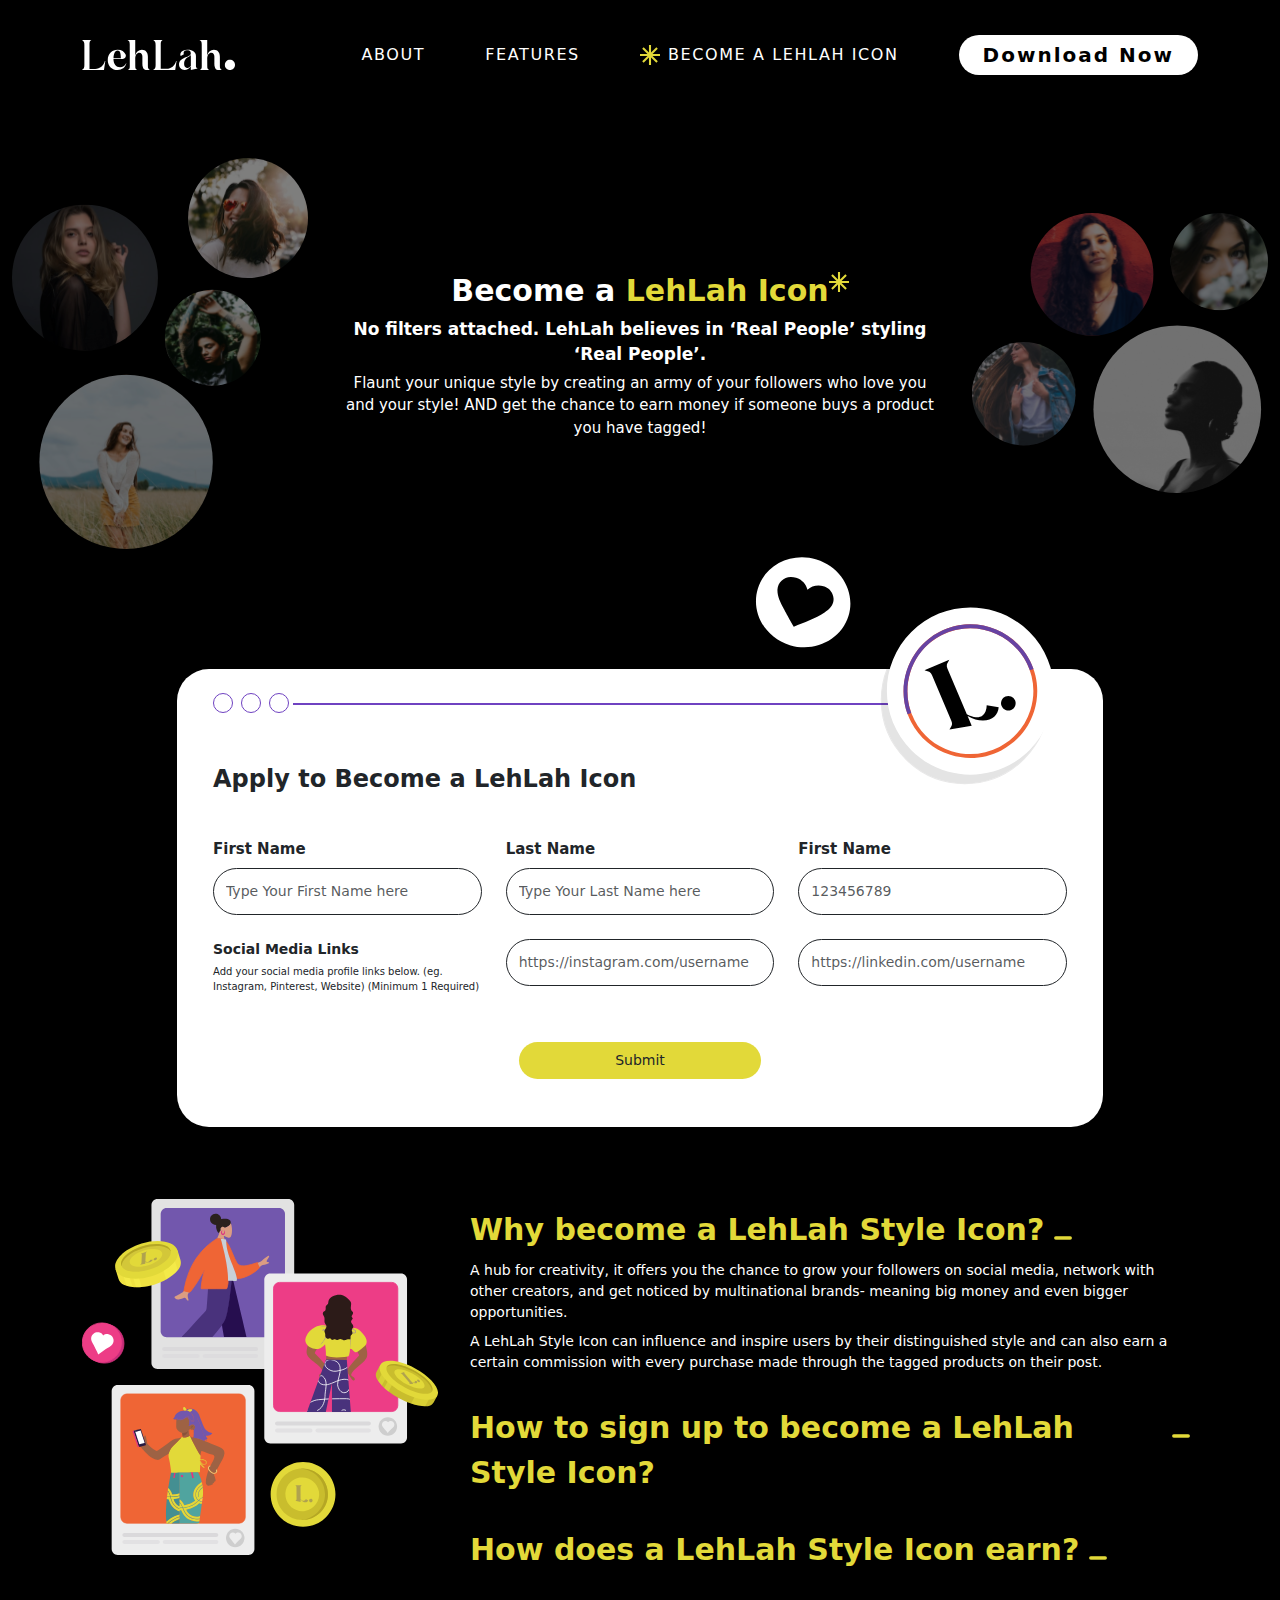
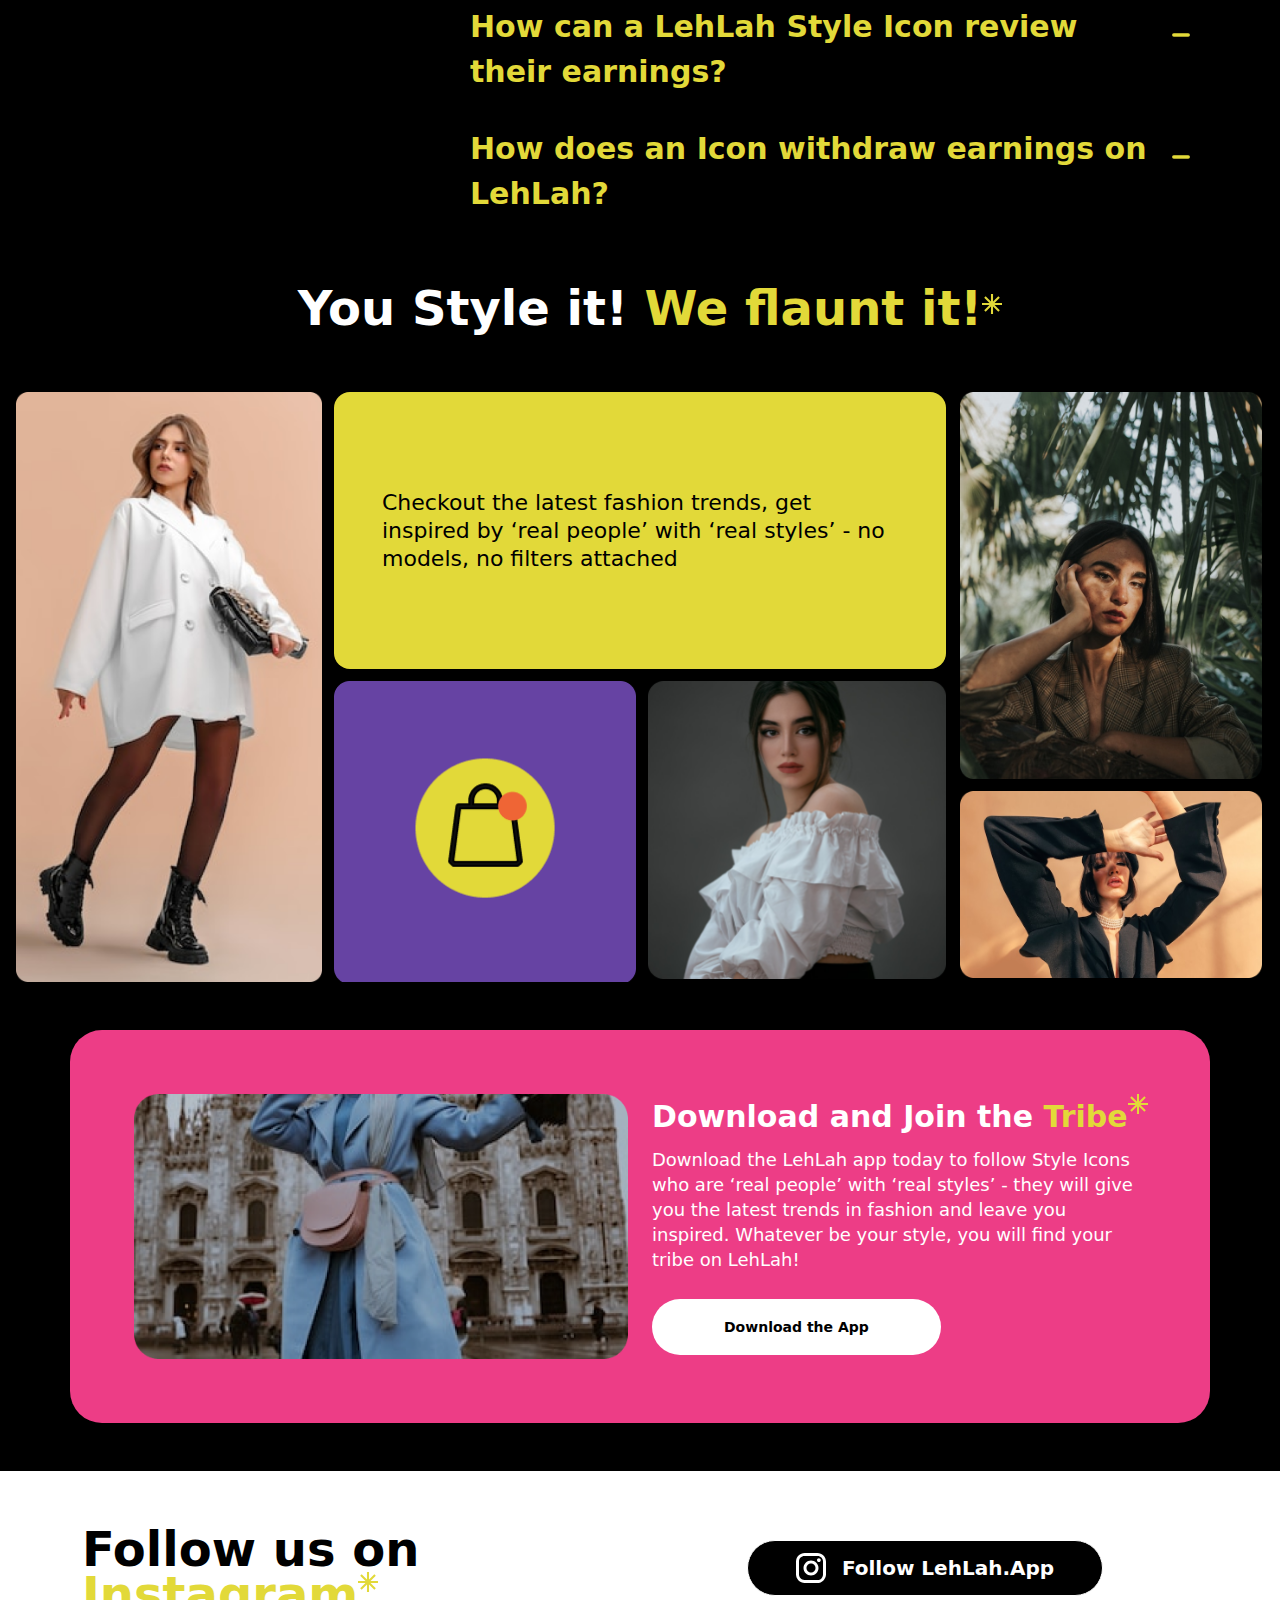
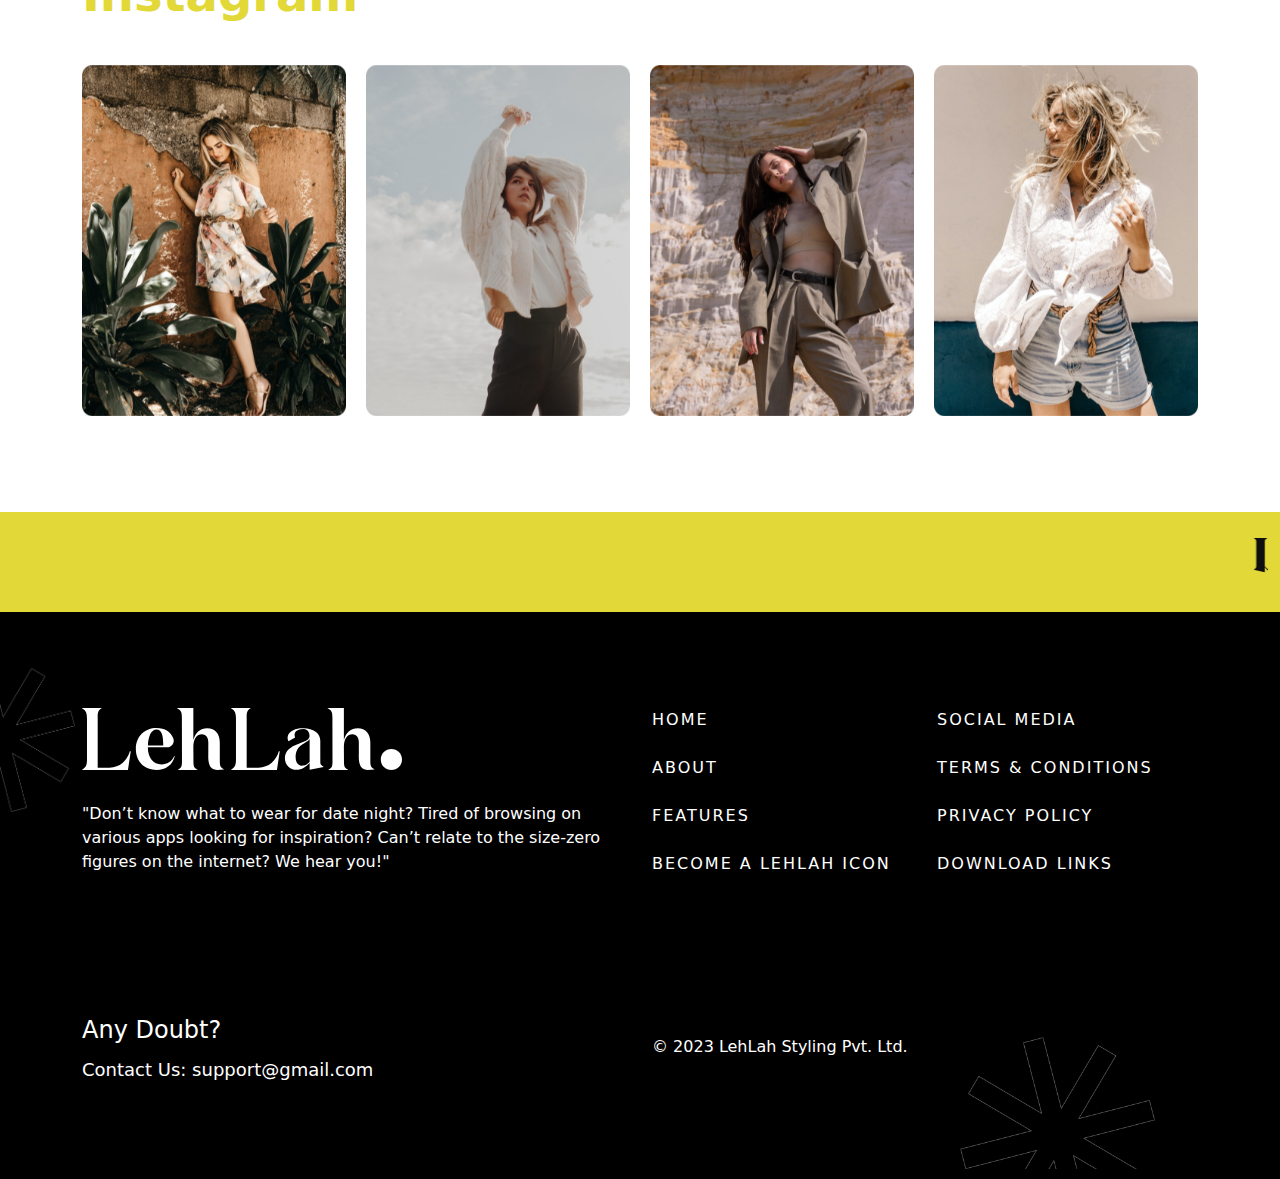
==== commit ab159d70: "-" ====
--- a/becomelehlahicon.html
+++ b/becomelehlahicon.html
@@ -76,7 +76,7 @@
            <button type="button" class="btn-close btn-close-white shadow-none" data-bs-dismiss="offcanvas" aria-label="Close"></button>
          </div>
          <div class="offcanvas-body h-100">
-           <ul class="navbar-nav justify-content-center align-items-center flex-grow-1">
+           <ul class="navbar-nav justify-content-end align-items-md-center align-items-start flex-grow-1">
              <li class="nav-item">
                <a class="nav-link fw-normal p-0" href="javascript:;">ABOUT</a>
              </li>
@@ -87,7 +87,7 @@
                <a class="nav-link fw-normal d-flex justify-content-center align-items-center p-0" href="becomelehlahicon.html"><span class="navstar d-inline-flex me-2"><img src="assets/img/Navbar/navStar.svg" alt="company" class="h-100 w-100 img-fluid downarrowimg"></span>BECOME A LEHLAH ICON</a>
              </li>
              <li class="nav-item">
-               <a class="btn position-relative nav-btn overflow-hidden rounded-5 fw-bold py-2 px-4 border-0 d-flex align-items-center justify-content-center" href="https://play.google.com/store/apps/details?id=app.lehlah&_branch_match_id=1176730330030926793&utm_medium=marketing&_branch_referrer=H4sIAAAAAAAAA8soKSkottLXz0nNyEnM0EssKNDLyczL1i9PTSrOLEkFALzjQs4fAAAA"><span class="z-2">Download Now</span></a>
+               <a class="btn position-relative nav-btn overflow-hidden rounded-5 fw-bold py-2 px-4 border-0 d-flex align-items-center justify-content-center" href="javascript:;"><span class="z-2">Download Now</span></a>
              </li>
            </ul>
          </div>
@@ -137,7 +137,7 @@
                     </div>
                     <div class="form-img position-absolute"><img src="assets/img/Index/becomeform.svg" alt="form-img" class="h-100 w-100 img-fluid"></div>
                     <div class="form-img2 position-absolute"><img src="assets/img/Index/hearticon.svg" alt="form-img" class="h-100 w-100 img-fluid"></div>
-                    <div class="col-12 pt-5 px-0">
+                    <div class="col-12 pt-md-5 pt-4 px-0">
                         <form class="row mx-0">
                             <div class="col-12 form-heaing fw-semibold pb-md-4 pb-2">Apply to Become a LehLah Icon</div>
                             <div class="col-12 px-0 pt-md-3 pt-2">
@@ -163,7 +163,7 @@
                                </div>
                             </div>
                             <div class="col-12 px-0 pt-4">
-                                <div class="row mx-0 pt-2 gy-3">
+                                <div class="row mx-0 gy-3">
                                  <div class="col-lg-4 col-12">
                                     <div class="form-title fw-bolder">Social Media Links</div>
                                     <div class="form-title2 fw-medium pt-1">Add your social media profile links below. (eg. Instagram, Pinterest, Website) (Minimum 1 Required)</div>
@@ -187,7 +187,7 @@
 <!-- form end start -->
 
 <!-- faq section start -->
-<div class="container-fluid faq-section">
+<div class="container-fluid faq-section pt-md-4 pt-2">
     <div class="container">
         <div class="row gy-3">
             <div class="col-lg-4 col-md-4">
@@ -268,9 +268,9 @@
 <!-- faq section end -->
 
 <!-- icon-testimonal section start -->
-<div class="container-fluid iconTestimonal py-sm-5 py-4 px-0 overflow-x-hidden">
+<div class="container-fluid iconTestimonal pt-5 pb-md-5 pb-4 overflow-x-hidden">
   <div class="row">
-    <div class="col-12 testimonal-heading fw-bold  text-center position-relative">You Style it! <span class="text-theme1"> We flaunt it!</span> <span class="staricon position-absolute navstar top-0"><img src="assets/img/Navbar/navStar.svg" alt="star" class="h-100 w-100 img-fluid"></span></div>
+    <div class="col-12 testimonal-heading fw-bold text-center ">You Style it! <span class="text-theme1 position-relative"> We flaunt it! <span class="staricon position-absolute navstar"><img src="assets/img/Navbar/navStar.svg" alt="star" class="h-100 w-100 img-fluid"></span></span> </div>
     <div class="col-12 mt-md-5 mt-4">
       <div class="owl-carousel owl-theme icon-carousel ">
         <div class="item">
@@ -279,12 +279,12 @@
               <div class="testiconone h-100"><img src="assets/img/Index/testimonal1.png" alt="testimonal" class="h-100 img-fluid"></div>
             </div>
             <div class="col-6 d-lg-block d-none">
-              <div class="row mx-0 g-3 h-100 ">
+              <div class="row mx-0 g-2 h-100 ">
                 <div class="col-12  center ">
                   <div class="testimonal-title fw-medium bg-theme1 rounded-4 h-100 d-flex justify-content-center align-items-center p-5">Checkout the latest fashion trends, get inspired by ‘real people’ with ‘real styles’ - no models, no filters attached</div>
                   </div>
-                <div class="col-6"><div class="testiconthree "><img src="assets/img/Index/testimonal2.png" alt="testimonal" class=" w-100 h-100 img-fluid"></div></div>
-                <div class="col-6"><div class="testiconthree "><img src="assets/img/Index/testimonal3.png" alt="testimonal" class=" w-100 h-100 img-fluid"></div></div>
+                <div class="col-6 pt-1 pe-1"><div class="testiconthree "><img src="assets/img/Index/testimonal2.png" alt="testimonal" class=" w-100 h-100 img-fluid"></div></div>
+                <div class="col-6 pt-1 ps-2"><div class="testiconthree "><img src="assets/img/Index/testimonal3.png" alt="testimonal" class=" w-100 h-100 img-fluid"></div></div>
               </div>
             </div>
             <div class="col-lg-3 col-6">
@@ -307,12 +307,12 @@
               <div class="testiconone h-100"><img src="assets/img/Index/testimonal1.png" alt="testimonal" class="h-100 img-fluid"></div>
             </div>
             <div class="col-6 d-lg-block d-none">
-              <div class="row mx-0 g-3 h-100 ">
+              <div class="row mx-0 g-2 h-100 ">
                 <div class="col-12  center ">
                   <div class="testimonal-title fw-medium bg-theme1 rounded-4 h-100 d-flex justify-content-center align-items-center p-5">Checkout the latest fashion trends, get inspired by ‘real people’ with ‘real styles’ - no models, no filters attached</div>
                   </div>
-                <div class="col-6"><div class="testiconthree "><img src="assets/img/Index/testimonal2.png" alt="testimonal" class=" w-100 h-100 img-fluid"></div></div>
-                <div class="col-6"><div class="testiconthree "><img src="assets/img/Index/testimonal3.png" alt="testimonal" class=" w-100 h-100 img-fluid"></div></div>
+                <div class="col-6 pt-1 pe-1"><div class="testiconthree "><img src="assets/img/Index/testimonal2.png" alt="testimonal" class=" w-100 h-100 img-fluid"></div></div>
+                <div class="col-6 pt-1 ps-2"><div class="testiconthree "><img src="assets/img/Index/testimonal3.png" alt="testimonal" class=" w-100 h-100 img-fluid"></div></div>
               </div>
             </div>
           </div>
@@ -320,12 +320,12 @@
         <div class="item">
           <div class="row mx-0 g-2">
             <div class="col-6 d-lg-block d-none">
-              <div class="row mx-0 g-3 h-100 ">
+              <div class="row mx-0 g-2 h-100 ">
                 <div class="col-12  center ">
                   <div class="testimonal-title fw-medium bg-theme1 rounded-4 h-100 d-flex justify-content-center align-items-center p-5">Checkout the latest fashion trends, get inspired by ‘real people’ with ‘real styles’ - no models, no filters attached</div>
                   </div>
-                <div class="col-6"><div class="testiconthree "><img src="assets/img/Index/testimonal2.png" alt="testimonal" class=" w-100 h-100 img-fluid"></div></div>
-                <div class="col-6"><div class="testiconthree "><img src="assets/img/Index/testimonal3.png" alt="testimonal" class=" w-100 h-100 img-fluid"></div></div>
+                <div class="col-6 pt-1 pe-1"><div class="testiconthree "><img src="assets/img/Index/testimonal2.png" alt="testimonal" class=" w-100 h-100 img-fluid"></div></div>
+                <div class="col-6 pt-1 ps-2"><div class="testiconthree "><img src="assets/img/Index/testimonal3.png" alt="testimonal" class=" w-100 h-100 img-fluid"></div></div>
               </div>
             </div>
             <div class="col-lg-3 col-6">
@@ -416,7 +416,7 @@
 <!-- icon-testimonal section start -->
 
 <!-- download app section start -->
-<div class="container-fluid downloadapp pb-sm-5 pb-4">
+<div class="container-fluid downloadapp pb-5">
 <div class="container bg-theme3 p-lg-5 p-md-4 p-sm-3 p-2 rounded-5">
   <div class="row p-3 gy-3">
     <div class="col-md-6">
@@ -424,10 +424,10 @@
     </div>
     <div class="col-md-6">
       <div class="row mx-0 download-content h-100">
-        <div class="col-12 px-0 position-relative download-heading fw-semibold">Download and Join the Tribe<span class="staricon navstar d-inline-flex position-absolute follow-staricon"><img src="assets/img/Navbar/navStar.svg" alt="star" class="h-100 w-100 img-fluid"></span></div>
+        <div class="col-12 px-0 download-heading fw-semibold">Download and Join the <span class="text-theme1 position-relative">Tribe<span class="staricon navstar d-inline-flex position-absolute follow-staricon"><img src="assets/img/Navbar/navStar.svg" alt="star" class="h-100 w-100 img-fluid"></span></span></div>
         <div class="col-12 px-0 download-title fw-medium mt-1">Download the LehLah app today to follow Style Icons who are ‘real people’ with ‘real styles’ - they will give you the latest trends in fashion and leave you inspired. Whatever be your style, you will find your tribe on LehLah!</div>
         <div class="col-12 mt-md-4 mt-3 px-0 text-lg-start text-center">
-          <a href="https://play.google.com/store/apps/details?id=app.lehlah&_branch_match_id=1176730330030926793&utm_medium=marketing&_branch_referrer=H4sIAAAAAAAAA8soKSkottLXz0nNyEnM0EssKNDLyczL1i9PTSrOLEkFALzjQs4fAAAA" class="btn custom-btn  border-0 rounded-5 fw-bold bg-white  px-5 d-inline-flex position-relative justify-content-center align-items-center mx-auto px-5 overflow-hidden"><span class="z-2 btnInner text-black px-md-4 px-2 ">Download the App</span>
+          <a href="javascript:;" class="btn custom-btn  border-0 rounded-5 fw-bold bg-white  px-5 d-inline-flex position-relative justify-content-center align-items-center mx-auto px-5 overflow-hidden"><span class="z-2 btnInner text-black px-md-4 px-2 ">Download the App</span>
         </a></div>
       </div>
     </div>
@@ -438,11 +438,11 @@
 
 <!-- follow section start -->
 <div class="container-fluid followoninsta py-md-5 py-4 bg-white">
-<div class="container pt-md-4">
+<div class="container py-md-0 py-2">
   <div class="row align-items-center gy-md-0 gy-3">
-    <div class="col-md-6 follow-heading fw-bolder position-relative text-md-start text-center mt-2">Follow us on <span class="text-theme1">Instagram</span> <span class="staricon position-absolute navstar follow-staricon"><img src="assets/img/Navbar/navStar.svg" alt="star" class="h-100 w-100 img-fluid"></span></div>
+    <div class="col-md-6 follow-heading fw-bolder text-md-start text-center mt-2">Follow us on <span class="text-theme1 position-relative">Instagram<span class="staricon position-absolute navstar follow-staricon"><img src="assets/img/Navbar/navStar.svg" alt="star" class="h-100 w-100 img-fluid"></span></span></div>
     <div class="col-md-6 text-center">
-      <a href="https://play.google.com/store/apps/details?id=app.lehlah&_branch_match_id=1176730330030926793&utm_medium=marketing&_branch_referrer=H4sIAAAAAAAAA8soKSkottLXz0nNyEnM0EssKNDLyczL1i9PTSrOLEkFALzjQs4fAAAA" class="btn custom-btn apply-btn border border-1 border-white rounded-5 fw-bold d-inline-flex position-relative justify-content-center align-items-center mx-auto px-md-5 px-4 overflow-hidden">
+      <a href="javascript:;" class="btn custom-btn apply-btn border border-1 border-white rounded-5 fw-bold d-inline-flex position-relative justify-content-center align-items-center mx-auto px-md-5 px-4 overflow-hidden">
         <div class="z-2 pe-md-3 pe-2"><img src="assets/img/Index/insta.svg" alt="insta" class="h-100 w-100 img-fluid instagram"></div>
         <span class="z-2 btnInner">Follow LehLah.App</span>
       </a>
@@ -464,21 +464,22 @@
         
       </div>
     </div>
-</div>
+
 </div>
 
 </div> 
+</div>
 <!-- follow section end -->
 
 
 <!-- real style section start -->
 <div class="container-fluid realstyle bg-theme1 py-md-4 py-3 marquee marquee1">
 <marquee behavior="scroll" direction="left" onmouseover="this.stop();" onmouseout="this.start()";>
-  <a href="javascript:;" class="mx-md-5 mx-4"><img src="assets/img/Index/marqueeImg.svg" alt="real style"></a>
-  <a href="javascript:;" class="mx-md-5 mx-4"><img src="assets/img/Index/marqueeImg.svg" alt="real style"></a>
-  <a href="javascript:;" class="mx-md-5 mx-4"><img src="assets/img/Index/marqueeImg.svg" alt="real style"></a>
-  <a href="javascript:;" class="mx-md-5 mx-4"><img src="assets/img/Index/marqueeImg.svg" alt="real style"></a>
-  <a href="javascript:;" class="mx-md-5 mx-4"><img src="assets/img/Index/marqueeImg.svg" alt="real style"></a>
+  <a href="javascript:;" class="px-md-5 px-3 marquee-img d-inline-flex"><img src="assets/img/Index/marqueeImg.svg" alt="real style" class="img-fluid"></a>
+  <a href="javascript:;" class="px-md-5 px-3 marquee-img d-inline-flex"><img src="assets/img/Index/marqueeImg.svg" alt="real style" class="img-fluid"></a>
+  <a href="javascript:;" class="px-md-5 px-3 marquee-img d-inline-flex"><img src="assets/img/Index/marqueeImg.svg" alt="real style" class="img-fluid"></a>
+  <a href="javascript:;" class="px-md-5 px-3 marquee-img d-inline-flex"><img src="assets/img/Index/marqueeImg.svg" alt="real style" class="img-fluid"></a>
+  <a href="javascript:;" class="px-md-5 px-3 marquee-img d-inline-flex"><img src="assets/img/Index/marqueeImg.svg" alt="real style" class="img-fluid"></a>
 </marquee>
 </div>
 <!-- real style section end -->
@@ -489,7 +490,7 @@
   <div class="row gy-md-5 gy-4">
     <div class="col-lg-6">
       <a href="index.html" class="d-block footer-logo pb-2"><img src="assets/img/Footer/footerlogo.svg" alt="logo" class="w-100 h-100 img-fluid"></a>
-      <div class="footer-title fw-medium pt-md-4 pt-3">"Don’t know what to wear for date night? Tired of browsing on various apps looking for inspiration? Can’t relate to the size-zero figures on the internet? We hear you!"</div>
+      <div class="footer-title fw-medium pt-md-4 pt-sm-3 pt-2">"Don’t know what to wear for date night? Tired of browsing on various apps looking for inspiration? Can’t relate to the size-zero figures on the internet? We hear you!"</div>
     </div>
     <div class="col-lg-3 col-6">
       <ul class="d-flex flex-column gap-md-4 gap-3 list-unstyled">
@@ -504,7 +505,7 @@
         <li><a href="javascript:;" class="text-decoration-none links fw-normal d-block">SOCIAL MEDIA</a></li>
         <li><a href="terms&condition.html" class="text-decoration-none links fw-normal d-block">TERMS & CONDITIONS</a></li>
         <li><a href="privacypolicy.html" class="text-decoration-none links fw-normal d-block">PRIVACY POLICY</a></li>
-        <li><a href="https://play.google.com/store/apps/details?id=app.lehlah&_branch_match_id=1176730330030926793&utm_medium=marketing&_branch_referrer=H4sIAAAAAAAAA8soKSkottLXz0nNyEnM0EssKNDLyczL1i9PTSrOLEkFALzjQs4fAAAA" class="text-decoration-none links fw-normal d-block">DOWNLOAD LINKS</a></li>
+        <li><a href="javascript:;" class="text-decoration-none links fw-normal d-block">DOWNLOAD LINKS</a></li>
       </ul>
     </div>
     <div class="col-12 pt-md-5  px-0">
--- a/assets/css/style.min.css
+++ b/assets/css/style.min.css
@@ -1 +1 @@
-::-webkit-scrollbar-track{background-color:rgba(0,0,0,0)}::-webkit-scrollbar{width:6px;background-color:rgba(0,0,0,0)}::-webkit-scrollbar-thumb{background-color:#e2d939}body{scroll-behavior:smooth}.navstar{height:20px;width:20px}.form-control{font-size:14px;padding:12px}.nav-btn{background:#fff;font-size:20px;line-height:normal;color:#000 !important;white-space:nowrap;transition:all .3s ease-in-out;letter-spacing:2px}.nav-btn::before{content:"";height:100%;position:absolute;background-color:#e2d939;width:0;top:0;left:0;z-index:1;transition:all .3s ease-in-out}.nav-btn:hover::before{width:100%}.nav-btn:focus{background-color:#efea92;color:#061b2a}.nav-btn:active{background-color:#efea92 !important;color:#061b2a !important}.custom-btn{font-size:14px;color:#fff !important;line-height:normal;height:56px;transition:all .3s ease-in-out}.custom-btn .instagram{transition:all .3s ease-in-out}.custom-btn::before{content:"";height:100%;position:absolute;background-color:#e2d939;width:0;top:0;left:0;z-index:1;transition:all .3s ease-in-out}.custom-btn:hover{color:#000 !important}.custom-btn:hover::before{width:100%}.custom-btn:hover .instagram{filter:invert(1)}.apply-btn{background-color:#000;color:#fff;font-size:20px}.navbar{height:110px;background-color:#000}.navbar .navbar-brand{width:153px}.navbar .menu-icon{width:22px}.navbar .header-offcanvas{width:280px}.navbar .header-offcanvas .btn-close{font-size:13px}.navbar .header-offcanvas .navbar-nav{gap:60px}.navbar .header-offcanvas .navbar-nav .nav-item .nav-link{font-size:16px;color:#fff;line-height:24px;letter-spacing:.1em;transition:all .3s ease-in-out}.navbar .header-offcanvas .navbar-nav .nav-item .nav-link:hover{color:#e2d939}.fixed-navbar{animation-name:fixedAnim;animation-duration:1s;animation-fill-mode:forwards;background-color:rgba(0,0,0,.7);-webkit-backdrop-filter:blur(15px);backdrop-filter:blur(15px)}.footer::before{content:"";position:absolute;top:50px;left:0;width:7%;height:27%;background:url(../img/Footer/footerImg2.png) no-repeat;background-size:75px auto}.footer::after{content:"";position:absolute;bottom:0;right:0;width:25%;height:25%;background:url(../img/Footer/footerimg3.png) no-repeat;background-size:195px auto}.footer .footer-logo{max-width:320px}.footer .footer-title{font-size:16px;color:#fff}.footer .links{font-size:16px;color:#fff;letter-spacing:2px;transition:all .3s ease-in-out}.footer .links:hover{color:#e2d939;transform:translateX(8px)}.footer .doubt{font-size:24px;color:#fff}.footer .mail{font-size:18px;color:#fff}.footer .mail .email{font-size:18px;color:#fff}.footer .copyright{font-size:16px;color:#fff}.heroSection .heroleft{max-width:300px}.heroSection .heroleft:hover .heroimgone{transform:scale(1.1)}.heroSection .heroleft .heroimgone{transition:all .3s ease-in-out}.heroSection .herocenter .heroanimation{height:290px}.heroSection .herocenter .heroanimation .animation{height:250px;animation:move 25s;animation-iteration-count:infinite;animation-delay:3s;position:relative}@keyframes move{0%{top:0px}6%{top:calc(-100% - 1.5rem)}12%{top:calc(-100% - 1.5rem)}18%{top:calc(-200% - 3rem)}24%{top:calc(-200% - 3rem)}30%{top:calc(-300% - 4.5rem)}36%{top:calc(-300% - 4.5rem)}42%{top:calc(-400% - 6rem)}48%{top:calc(-400% - 6rem)}60%{top:calc(-500% - 7.5rem)}66%{top:calc(-500% - 7.5rem)}72%{top:calc(-600% - 9rem)}78%{top:calc(-600% - 9rem)}84%{top:0px}100%{top:0px}}.heroSection .herocenter .herocontent{font-size:15px;line-height:26px;color:#fff}.heroSection .heroright{max-width:300px}.heroSection .heroright:hover .heroimgtwo{transform:scale(1.1);z-index:3 !important}.heroSection .heroright .heroimgtwo{transition:all .3s ease-in-out}.heroSection .heroright .herorotote{height:180px;left:20px;animation:rotation 5s linear infinite}@keyframes rotation{from{transform:rotate(0deg)}to{transform:rotate(359deg)}}.stylesection .styleleft{font-size:36px;line-height:44px;color:#fff}.stylesection .styleleft .staricon{top:-15px;right:39px}.stylesection .styleright{font-size:17px;line-height:25px;color:#fff}.carouselsection .cardd .cardd-content{background:linear-gradient(180deg, rgba(15, 15, 15, 0) 0%, #0F0F0F 92.71%)}.carouselsection .cardd .cardd-content .arrow{height:55px;width:55px;background-color:#e2d939;padding:11px}.carouselsection .cardd .cardd-content .arrow .arrowicon{transition:all .3s ease-in-out}.carouselsection .cardd .cardd-content .cardd-heading{font-size:32px;line-height:38px;color:#fff}.carouselsection .cardd .cardd-content .cardd-subheading{font-size:18px;line-height:26px;color:#fff}.carouselsection .cardd .cardd-content .cardd-title{font-size:14px;color:#fff;line-height:normal}.carouselsection .cardd:hover .arrow .arrowicon{transform:rotate(45deg)}.carouselsection .owl-dots{display:flex;justify-content:center;gap:10px;margin-top:8px}.carouselsection .owl-dots .owl-dot{height:10px;width:10px;border-radius:50%;background-color:#e2d939}.carouselsection .owl-dots .owl-dot:active{height:12px;width:12px;background-color:#e2d939}.latest-fashion .latestfashionheading{font-size:38px;line-height:45px;color:#e2d939}.latest-fashion .fashionimg{max-height:420px;max-width:420px}.latest-fashion .fashion-content .fashion-subheading{font-size:42px;line-height:50px;color:#fff}.latest-fashion .fashion-content .fashion-title{font-size:16px;color:#fff;line-height:25px}.styleicon .styleicon-heading{font-size:48px}.styleicon .styleicon-heading .staricon{top:-20px}.styleicon .styleicon-title{font-size:18px}.styleicon .mobile-icon{max-width:245px;height:auto}.styleicon .userIcons .iconone{max-height:130px;max-width:130px;top:0;right:50px;transition:all .3s ease-in-out}.styleicon .userIcons .iconone:hover{transform:scale(1.1)}.styleicon .userIcons .icontwo{max-height:200px;max-width:200px;top:66px;left:20px;transition:all .3s ease-in-out}.styleicon .userIcons .icontwo:hover{transform:scale(1.1)}.styleicon .userIcons .iconthree{max-height:150px;max-width:150px;top:160px;right:10px;transition:all .3s ease-in-out}.styleicon .userIcons .iconthree:hover{transform:scale(1.1)}.styleicon .userIcons .iconfour{max-height:210px;max-width:210px;bottom:0;right:105px;transition:all .3s ease-in-out}.styleicon .userIcons .iconfour:hover{transform:scale(1.1)}.styleicon .userIcons .iconfive{max-height:60px;max-width:60px;bottom:134px;right:32px;transition:all .3s ease-in-out}.styleicon .userIcons .iconfive:hover{transform:scale(1.1)}.styleicon .userIcons .iconsix{max-height:135px;max-width:135px;top:10px;transition:all .3s ease-in-out}.styleicon .userIcons .iconsix:hover{transform:scale(1.1)}.styleicon .userIcons .iconseven{max-height:120px;max-width:120px;top:48px;right:112px;transition:all .3s ease-in-out}.styleicon .userIcons .iconseven:hover{transform:scale(1.1)}.styleicon .userIcons .iconeight{max-height:125px;max-width:125px;top:156px;left:30px;transition:all .3s ease-in-out}.styleicon .userIcons .iconeight:hover{transform:scale(1.1)}.styleicon .userIcons .iconnine{max-height:175px;max-width:175px;bottom:144px;right:48px;transition:all .3s ease-in-out}.styleicon .userIcons .iconnine:hover{transform:scale(1.1)}.styleicon .userIcons .iconten{max-height:200px;max-width:200px;bottom:0px;left:20px;transition:all .3s ease-in-out}.styleicon .userIcons .iconten:hover{transform:scale(1.1)}.styleicon .userIcons .iconelevn{max-height:50px;max-width:50px;top:5px;left:160px;transition:all .3s ease-in-out}.styleicon .userIcons .iconelevn:hover{transform:scale(1.1)}.styleicon .userIcons .icontwelv{max-height:50px;max-width:60px;top:155px;left:165px;transition:all .3s ease-in-out}.styleicon .userIcons .icontwelv:hover{transform:scale(1.1)}.iconTestimonal .testimonal-heading{font-size:48px;color:#fff}.iconTestimonal .center{height:47%}.iconTestimonal .testimonal-title{font-size:22px;color:#000;line-height:28px}.downloadapp .download-content .download-heading{font-size:30px;color:#fff}.downloadapp .download-content .download-heading .staricon{top:5px}.downloadapp .download-content .download-title{font-size:18px;line-height:25px;color:#fff}.followoninsta .follow-heading{font-size:48px;color:#000;line-height:45px}.followoninsta .follow-heading .follow-staricon{top:-20px}.followoninsta .followimg{transition:all .3s ease-in-out}.followoninsta .followimg:hover{transform:scale(0.9)}.followoninsta .owl-stage-outer{padding:0}.followoninsta .owl-dots{margin-top:8px;display:flex;justify-content:center;gap:8px}.followoninsta .owl-dots .owl-dot{height:8px;width:8px;border-radius:50%;background-color:#e2d939}.followoninsta .owl-dots .owl-dot:active{background-color:#000}@font-face{font-family:"Poppins";src:url("Poppins-Black.woff2") format("woff2"),url("Poppins-Black.woff") format("woff");font-weight:900;font-style:normal;font-display:swap}@font-face{font-family:"Poppins";src:url("Poppins-Bold.woff2") format("woff2"),url("Poppins-Bold.woff") format("woff");font-weight:bold;font-style:normal;font-display:swap}@font-face{font-family:"Poppins";src:url("Poppins-BlackItalic.woff2") format("woff2"),url("Poppins-BlackItalic.woff") format("woff");font-weight:900;font-style:italic;font-display:swap}@font-face{font-family:"Poppins";src:url("Poppins-Italic.woff2") format("woff2"),url("Poppins-Italic.woff") format("woff");font-weight:normal;font-style:italic;font-display:swap}@font-face{font-family:"Poppins";src:url("Poppins-ExtraBold.woff2") format("woff2"),url("Poppins-ExtraBold.woff") format("woff");font-weight:bold;font-style:normal;font-display:swap}@font-face{font-family:"Poppins";src:url("Poppins-LightItalic.woff2") format("woff2"),url("Poppins-LightItalic.woff") format("woff");font-weight:300;font-style:italic;font-display:swap}@font-face{font-family:"Poppins";src:url("Poppins-Medium.woff2") format("woff2"),url("Poppins-Medium.woff") format("woff");font-weight:500;font-style:normal;font-display:swap}@font-face{font-family:"Poppins";src:url("../fonts/poppins-regular.woff2") format("woff2"),url("../fonts/poppins-regular.woff") format("woff");font-weight:400;font-style:normal}@font-face{font-family:"Poppins";src:url("../fonts/poppins-medium.woff2") format("woff2"),url("../fonts/poppins-medium.woff") format("woff");font-weight:500;font-style:normal}@font-face{font-family:"Poppins";src:url("Poppins-ExtraLightItalic.woff2") format("woff2"),url("Poppins-ExtraLightItalic.woff") format("woff");font-weight:200;font-style:italic;font-display:swap}@font-face{font-family:"Poppins";src:url("Poppins-Light.woff2") format("woff2"),url("Poppins-Light.woff") format("woff");font-weight:300;font-style:normal;font-display:swap}@font-face{font-family:"Poppins";src:url("Poppins-ExtraLight.woff2") format("woff2"),url("Poppins-ExtraLight.woff") format("woff");font-weight:200;font-style:normal;font-display:swap}@font-face{font-family:"Poppins";src:url("Poppins-BoldItalic.woff2") format("woff2"),url("Poppins-BoldItalic.woff") format("woff");font-weight:bold;font-style:italic;font-display:swap}@font-face{font-family:"Poppins";src:url("Poppins-ExtraBoldItalic.woff2") format("woff2"),url("Poppins-ExtraBoldItalic.woff") format("woff");font-weight:bold;font-style:italic;font-display:swap}@font-face{font-family:"Poppins";src:url("Poppins-SemiBold.woff2") format("woff2"),url("Poppins-SemiBold.woff") format("woff");font-weight:600;font-style:normal;font-display:swap}@font-face{font-family:"Poppins";src:url("Poppins-Regular.woff2") format("woff2"),url("Poppins-Regular.woff") format("woff");font-weight:normal;font-style:normal;font-display:swap}@font-face{font-family:"Poppins";src:url("Poppins-SemiBoldItalic.woff2") format("woff2"),url("Poppins-SemiBoldItalic.woff") format("woff");font-weight:600;font-style:italic;font-display:swap}@font-face{font-family:"Poppins";src:url("Poppins-Thin.woff2") format("woff2"),url("Poppins-Thin.woff") format("woff");font-weight:100;font-style:normal;font-display:swap}@font-face{font-family:"Poppins";src:url("Poppins-ThinItalic.woff2") format("woff2"),url("Poppins-ThinItalic.woff") format("woff");font-weight:100;font-style:italic;font-display:swap}@font-face{font-family:"Poppins";src:url("Poppins-MediumItalic.woff2") format("woff2"),url("Poppins-MediumItalic.woff") format("woff");font-weight:500;font-style:italic;font-display:swap}.termscondition .termsheading{font-size:60px;color:#000}.termscondition .terms-text{font-size:14px;color:#000}.herotwo .herotwo-img{filter:brightness(0.5)}.herotwo .herotwo-img .hero-img{transition:all .3s ease-in-out}.herotwo .herotwo-img:hover .hero-img{transform:scale(1.1)}.herotwo .starimg{animation:rotation 5s linear infinite}@keyframes rotation{from{transform:rotate(0deg)}to{transform:rotate(359deg)}}.herotwo .herotwo-heading{font-size:30px;color:#fff}.herotwo .herotwo-heading .staricon{top:-10px}.herotwo .herotwo-title{font-size:17px;color:#fff}.herotwo .herotwo-title2{font-size:15px;color:#fff}.formSection .form-main .circle-main::before{content:"";height:2px;width:80%;position:absolute;left:80px;top:50%;background-color:#6f42c1}.formSection .form-main .circle-main .circle{height:20px;width:20px;border:1px solid #6f42c1}.formSection .form-main .form-img{max-width:270px;right:0;top:-6rem}.formSection .form-main .form-img2{max-width:120px;right:15rem;top:-7rem}.formSection .form-main .form-heaing{font-size:24px}.formSection .form-main .form-label{font-size:15px}.formSection .form-main .form-title{font-size:14px}.formSection .form-main .form-title2{font-size:10px}.formSection .form-main .submit-btn{font-size:14px}.faq-section .question .accordion-item .accordion-button{font-size:30px;color:#e2d939}.faq-section .question .accordion-item .accordion-button::after{content:"";background-image:url(../img/Index/plus.svg);height:18px;width:18px;background-size:cover;background-position:center;margin-left:10px}.faq-section .question .accordion-item .accordion-button:not(.collapsed)::after{content:"";background:url(../img/Index/minus.svg);height:4px;width:18px;border-radius:20px;background-size:cover;background-position:center}.faq-section .question .accordion-item .accordion-button:not(.collapsed){background-color:rgba(0,0,0,0);color:#e2d939}.faq-section .question .accordion-item .accordion-body{font-size:14px;color:#fff}@media(max-width: 1199.98px){.styleicon .styleicon-heading{font-size:38px}.iconTestimonal .testimonal-heading{font-size:44px}.followoninsta .follow-heading{font-size:42px}.termscondition .termsheading{font-size:54px}.formSection .form-main .form-heaing{font-size:23px}}@media(max-width: 991.98px){.navbar{height:100px}.navbar .navbar-brand{width:140px}.navbar .header-offcanvas .navbar-nav{gap:25px}.navbar .header-offcanvas .navbar-nav .nav-item .nav-link{font-size:14px}.nav-btn{font-size:16px}.heroSection .herocenter .heroanimation{height:220px}.heroSection .herocenter .heroanimation .animation{height:190px}.stylesection .styleleft{font-size:32px;line-height:40px}.carouselsection .cardd .cardd-content .arrow{height:50px;width:50px}.carouselsection .cardd .cardd-content .cardd-heading{font-size:28px;line-height:30px}.carouselsection .cardd .cardd-content .cardd-subheading{font-size:16px;line-height:22px}.latest-fashion .latestfashionheading{font-size:30px;line-height:39px}.latest-fashion .fashion-content .fashion-subheading{font-size:39px;line-height:47px}.styleicon .styleicon-heading{font-size:36px}.styleicon .styleicon-title{font-size:17px}.iconTestimonal .testimonal-heading{font-size:26px}.iconTestimonal .testimonal-title{font-size:20px}.downloadapp .download-content .download-heading{font-size:28px}.downloadapp .download-content .download-title{font-size:17px;line-height:normal}.followoninsta .follow-heading{font-size:36px}.footer .footer-logo{max-width:290px}.footer .links{font-size:14px}.termscondition .termsheading{font-size:46px}.termscondition .terms-text{font-size:13px}.formSection .form-main .form-img{max-width:190px;top:-3rem}.formSection .form-main .form-img2{top:-5rem;right:8rem;max-width:100px}.formSection .form-main .form-heaing{font-size:22px}.faq-section .question .accordion-item .accordion-button{font-size:26px}.faq-section .question .accordion-item .accordion-button::after{height:14px;width:14px}.faq-section .question .accordion-item .accordion-button:not(.collapsed)::after{width:14px}}@media(max-width: 767.98px){.navbar{height:90px}.navbar .navbar-brand{width:130px}.navbar .header-offcanvas{width:280px;height:500px}.navbar .header-offcanvas .navbar-nav{gap:20px}.navbar .header-offcanvas .navbar-nav .nav-item .nav-link{font-size:13px}.nav-btn{font-size:15px}.custom-btn{font-size:13px;height:45px}.custom-btn .instagram{height:20px !important}.heroSection .herocenter{position:absolute;z-index:4}.heroSection .herocenter .heroanimation{height:190px}.heroSection .herocenter .heroanimation .animation{height:110px}.heroSection .herocenter .herocontent{font-size:14px;line-height:25px}.stylesection .styleleft{font-size:30px;line-height:35px}.stylesection .styleright{font-size:16px;line-height:23px}.carouselsection .cardd .cardd-content .arrow{height:48px;width:48px}.carouselsection .cardd .cardd-content .cardd-heading{font-size:26px;line-height:30px}.carouselsection .cardd .cardd-content .cardd-subheading{font-size:16px;line-height:22px}.carouselsection .cardd .cardd-content .cardd-title{font-size:13px}.latest-fashion .latestfashionheading{font-size:28px;line-height:36px}.latest-fashion .fashion-content .fashion-subheading{font-size:30px;line-height:45px}.latest-fashion .fashion-content .fashion-title{font-size:15px;line-height:23px}.styleicon .styleicon-heading{font-size:28px}.styleicon .styleicon-title{font-size:15px}.styleicon .mobile-icon{max-width:220px}.iconTestimonal .testimonal-heading{font-size:28px}.iconTestimonal .testimonal-title{font-size:18px}.downloadapp .download-content .download-heading{font-size:21px}.downloadapp .download-content .download-heading .staricon{right:0}.downloadapp .download-content .download-title{font-size:14px;line-height:21px}.followoninsta .follow-heading{font-size:30px}.footer .footer-logo{max-width:180px}.footer .footer-title{font-size:14px}.footer .links{font-size:12px}.footer .doubt{font-size:22px}.footer .mail{font-size:17px}.footer .mail .email{font-size:17px}.footer .copyright{font-size:15px}.termscondition .termsheading{font-size:38px}.termscondition .terms-text{font-size:12px}.herotwo .herotwo-img{max-width:250px}.herotwo .herotwo-heading{font-size:25px}.herotwo .herotwo-title{font-size:15px}.herotwo .herotwo-title2{font-size:13px}.formSection .form-main .form-img{max-width:170px;top:-2rem}.formSection .form-main .form-img2{top:-4rem;right:8rem;max-width:80px}.formSection .form-main .form-heaing{font-size:20px}.formSection .form-main .form-label{font-size:13px}.formSection .form-main .form-title{font-size:13px}.faq-section .faq-img{max-width:280px}.faq-section .question .accordion-item .accordion-button{font-size:18px}.faq-section .question .accordion-item .accordion-body{font-size:13px}}@media(max-width: 575.98px){.navbar{height:80px}.navbar .navbar-brand{width:120px}.navbar .header-offcanvas .offcanvas-logo{width:120px}.navbar .header-offcanvas .navbar-nav{gap:15px}.navbar .header-offcanvas .navbar-nav .nav-item .nav-link{font-size:12px}.nav-btn{font-size:14px}.custom-btn{font-size:12px;height:40px}.heroSection .herocenter .heroanimation{height:150px}.heroSection .herocenter .heroanimation .animation{height:120px}.heroSection .herocenter .herocontent{font-size:13px;line-height:22px}.stylesection .styleleft{font-size:22px;line-height:normal}.stylesection .styleright{font-size:13px;line-height:22px}.carouselsection .cardd .cardd-content .arrow{height:42px;width:42px}.carouselsection .cardd .cardd-content .cardd-heading{font-size:22px;line-height:28px}.carouselsection .cardd .cardd-content .cardd-subheading{font-size:14px;line-height:20px}.carouselsection .cardd .cardd-content .cardd-title{font-size:12px}.latest-fashion .latestfashionheading{font-size:22px;line-height:27px}.latest-fashion .fashion-content .fashion-subheading{font-size:24px;line-height:30px}.latest-fashion .fashion-content .fashion-title{font-size:13px;line-height:22px}.styleicon .styleicon-heading{font-size:24px}.styleicon .styleicon-title{font-size:13px}.styleicon .mobile-icon{max-width:200px}.iconTestimonal .testimonal-heading{font-size:24px}.iconTestimonal .testimonal-title{font-size:15px}.downloadapp .download-content .download-heading{font-size:21px}.downloadapp .download-content .download-heading .staricon{right:0}.downloadapp .download-content .download-title{font-size:14px;line-height:21px}.followoninsta .follow-heading{font-size:24px;line-height:28px}.footer .footer-logo{max-width:130px}.footer .footer-title{font-size:13px}.footer .links{font-size:11px}.footer .doubt{font-size:16px}.footer .mail{font-size:14px}.footer .mail .email{font-size:14px}.footer .copyright{font-size:12px}.termscondition .termsheading{font-size:30px}.termscondition .terms-text{font-size:11px}.herotwo .starimg{position:absolute;left:0;z-index:3}.herotwo .herotwo-heading{font-size:22px}.herotwo .herotwo-title{font-size:14px}.herotwo .herotwo-title2{font-size:11px}.formSection .form-main .circle-main::before{width:60%}.formSection .form-main .form-img{max-width:130px;top:-2rem}.formSection .form-main .form-img2{top:-4rem;right:5rem;max-width:80px}.formSection .form-main .form-heaing{font-size:17px}.formSection .form-main .form-label{font-size:12px}.formSection .form-main .form-title{font-size:12px}.formSection .form-main .submit-btn{font-size:13px}.faq-section .question .accordion-item .accordion-button{font-size:15px}.faq-section .question .accordion-item .accordion-button::after{height:12px;width:12px}.faq-section .question .accordion-item .accordion-button:not(.collapsed)::after{width:12px}.faq-section .question .accordion-item .accordion-body{font-size:12px}.navstar{height:16px;width:16px}.form-control{font-size:12px;padding:10px}}/*# sourceMappingURL=style.min.css.map */+::-webkit-scrollbar-track{background-color:rgba(0,0,0,0)}::-webkit-scrollbar{width:6px;background-color:rgba(0,0,0,0)}::-webkit-scrollbar-thumb{background-color:#e2d939}body{scroll-behavior:smooth}.navstar{height:20px;width:20px}.form-control{font-size:14px;padding:12px}.nav-btn{background:#fff;font-size:20px;line-height:normal;color:#000 !important;white-space:nowrap;transition:all .3s ease-in-out;letter-spacing:2px}.nav-btn::before{content:"";height:100%;position:absolute;background-color:#e2d939;width:0;top:0;left:0;z-index:1;transition:all .3s ease-in-out}.nav-btn:hover::before{width:100%}.nav-btn:focus{background-color:#efea92;color:#061b2a}.nav-btn:active{background-color:#efea92 !important;color:#061b2a !important}.custom-btn{font-size:14px;color:#fff !important;line-height:normal;height:56px;transition:all .3s ease-in-out}.custom-btn .instagram{transition:all .3s ease-in-out}.custom-btn::before{content:"";height:100%;position:absolute;background-color:#e2d939;width:0;top:0;left:0;z-index:1;transition:all .3s ease-in-out}.custom-btn:hover{color:#000 !important}.custom-btn:hover::before{width:100%}.custom-btn:hover .instagram{filter:invert(1)}.apply-btn{background-color:#000;color:#fff;font-size:20px}.navbar{height:110px;background-color:#000}.navbar .navbar-brand{width:153px}.navbar .menu-icon{width:22px}.navbar .header-offcanvas{width:280px}.navbar .header-offcanvas .btn-close{font-size:13px}.navbar .header-offcanvas .navbar-nav{gap:60px}.navbar .header-offcanvas .navbar-nav .nav-item .nav-link{font-size:16px;color:#fff;line-height:24px;letter-spacing:.1em;transition:all .3s ease-in-out}.navbar .header-offcanvas .navbar-nav .nav-item .nav-link:hover{color:#e2d939}.fixed-navbar{animation-name:fixedAnim;animation-duration:1s;animation-fill-mode:forwards;background-color:rgba(0,0,0,.7);-webkit-backdrop-filter:blur(15px);backdrop-filter:blur(15px)}.footer::before{content:"";position:absolute;top:50px;left:0;width:7%;height:27%;background:url(../img/Footer/footerImg2.png) no-repeat;background-size:75px auto}.footer::after{content:"";position:absolute;bottom:0;right:0;width:25%;height:25%;background:url(../img/Footer/footerimg3.png) no-repeat;background-size:195px auto}.footer .footer-logo{max-width:320px}.footer .footer-title{font-size:16px;color:#fff}.footer .links{font-size:16px;color:#fff;letter-spacing:2px;transition:all .3s ease-in-out}.footer .links:hover{color:#e2d939;transform:translateX(8px)}.footer .doubt{font-size:24px;color:#fff}.footer .mail{font-size:18px;color:#fff}.footer .mail .email{font-size:18px;color:#fff}.footer .copyright{font-size:16px;color:#fff}.heroSection .heroleft{max-width:300px}.heroSection .heroleft:hover .heroimgone{transform:scale(1.1)}.heroSection .heroleft .heroimgone{transition:all .3s ease-in-out}.heroSection .herocenter .heroanimation{height:290px}.heroSection .herocenter .heroanimation .animation{height:250px;animation:move 25s;animation-iteration-count:infinite;animation-delay:3s;position:relative}@keyframes move{0%{top:0px}6%{top:calc(-100% - 1.5rem)}12%{top:calc(-100% - 1.5rem)}18%{top:calc(-200% - 3rem)}24%{top:calc(-200% - 3rem)}30%{top:calc(-300% - 4.5rem)}36%{top:calc(-300% - 4.5rem)}42%{top:calc(-400% - 6rem)}48%{top:calc(-400% - 6rem)}60%{top:calc(-500% - 7.5rem)}66%{top:calc(-500% - 7.5rem)}72%{top:calc(-600% - 9rem)}78%{top:calc(-600% - 9rem)}84%{top:0px}100%{top:0px}}.heroSection .herocenter .herocontent{font-size:15px;line-height:26px;color:#fff}.heroSection .heroright{max-width:300px}.heroSection .heroright:hover .heroimgtwo{transform:scale(1.1);z-index:3 !important}.heroSection .heroright .heroimgtwo{transition:all .3s ease-in-out}.heroSection .heroright .herorotote{height:180px;left:20px;animation:rotation 5s linear infinite}@keyframes rotation{from{transform:rotate(0deg)}to{transform:rotate(359deg)}}@media screen and (max-width: 400px){.heroSection .herocenter .heroanimation{height:70px !important}.heroSection .herocenter .heroanimation .animation{height:49px !important}}.stylesection .styleleft{font-size:36px;line-height:44px;color:#fff}.stylesection .styleleft .staricon{top:-12px}.stylesection .styleright{font-size:17px;line-height:25px;color:#fff}.carouselsection .cardd .cardd-content{background:linear-gradient(180deg, rgba(15, 15, 15, 0) 0%, #0F0F0F 92.71%)}.carouselsection .cardd .cardd-content .arrow{height:55px;width:55px;background-color:#e2d939;padding:11px}.carouselsection .cardd .cardd-content .arrow .arrowicon{transition:all .3s ease-in-out}.carouselsection .cardd .cardd-content .cardd-heading{font-size:32px;line-height:38px;color:#fff}.carouselsection .cardd .cardd-content .cardd-subheading{font-size:18px;line-height:26px;color:#fff}.carouselsection .cardd .cardd-content .cardd-title{font-size:14px;color:#fff;line-height:normal}.carouselsection .cardd:hover .arrow .arrowicon{transform:rotate(45deg)}.carouselsection .owl-dots{display:flex;justify-content:center;gap:10px;margin-top:8px}.carouselsection .owl-dots .owl-dot{height:10px;width:10px;border-radius:50%;background-color:#e2d939}.carouselsection .owl-dots .owl-dot:active{height:12px;width:12px;background-color:#e2d939}.latest-fashion .latestfashionheading{font-size:38px;line-height:45px;color:#e2d939}.latest-fashion .fashionimg{max-height:420px;max-width:420px}.latest-fashion .fashion-content .fashion-subheading{font-size:42px;line-height:50px;color:#fff}.latest-fashion .fashion-content .fashion-title{font-size:16px;color:#fff;line-height:25px}.styleicon .styleicon-heading{font-size:48px}.styleicon .styleicon-heading .staricon{top:-20px}.styleicon .styleicon-title{font-size:18px}.styleicon .mobile-icon{max-width:245px;height:auto}.styleicon .userIcons .iconone{max-height:130px;max-width:130px;top:0;right:50px;transition:all .3s ease-in-out}.styleicon .userIcons .iconone:hover{transform:scale(1.1)}.styleicon .userIcons .icontwo{max-height:200px;max-width:200px;top:66px;left:20px;transition:all .3s ease-in-out}.styleicon .userIcons .icontwo:hover{transform:scale(1.1)}.styleicon .userIcons .iconthree{max-height:150px;max-width:150px;top:160px;right:10px;transition:all .3s ease-in-out}.styleicon .userIcons .iconthree:hover{transform:scale(1.1)}.styleicon .userIcons .iconfour{max-height:210px;max-width:210px;bottom:0;right:105px;transition:all .3s ease-in-out}.styleicon .userIcons .iconfour:hover{transform:scale(1.1)}.styleicon .userIcons .iconfive{max-height:60px;max-width:60px;bottom:134px;right:32px;transition:all .3s ease-in-out}.styleicon .userIcons .iconfive:hover{transform:scale(1.1)}.styleicon .userIcons .iconsix{max-height:135px;max-width:135px;top:10px;transition:all .3s ease-in-out}.styleicon .userIcons .iconsix:hover{transform:scale(1.1)}.styleicon .userIcons .iconseven{max-height:120px;max-width:120px;top:48px;right:112px;transition:all .3s ease-in-out}.styleicon .userIcons .iconseven:hover{transform:scale(1.1)}.styleicon .userIcons .iconeight{max-height:125px;max-width:125px;top:156px;left:30px;transition:all .3s ease-in-out}.styleicon .userIcons .iconeight:hover{transform:scale(1.1)}.styleicon .userIcons .iconnine{max-height:175px;max-width:175px;bottom:144px;right:48px;transition:all .3s ease-in-out}.styleicon .userIcons .iconnine:hover{transform:scale(1.1)}.styleicon .userIcons .iconten{max-height:200px;max-width:200px;bottom:0px;left:20px;transition:all .3s ease-in-out}.styleicon .userIcons .iconten:hover{transform:scale(1.1)}.styleicon .userIcons .iconelevn{max-height:50px;max-width:50px;top:5px;left:160px;transition:all .3s ease-in-out}.styleicon .userIcons .iconelevn:hover{transform:scale(1.1)}.styleicon .userIcons .icontwelv{max-height:50px;max-width:60px;top:155px;left:165px;transition:all .3s ease-in-out}.styleicon .userIcons .icontwelv:hover{transform:scale(1.1)}@media screen and (max-width: 420px){.styleicon .styleicon-heading{font-size:24px}.styleicon .styleicon-title{font-size:13px}.styleicon .userIcons .iconone{height:60px !important;width:60px !important;right:-20px !important}.styleicon .userIcons .icontwo{height:60px !important;width:60px !important}.styleicon .userIcons .iconthree{width:65px !important;height:65px !important;right:-20px !important}.styleicon .userIcons .iconfive{bottom:95px !important}.styleicon .userIcons .iconsix{height:60px !important;width:60px !important;left:-20px !important}.styleicon .userIcons .iconnine{bottom:140px !important;height:80px !important;width:80px !important}.styleicon .userIcons .iconten{height:70px !important;width:70px !important;bottom:20px !important;left:-20px !important}}.iconTestimonal .testimonal-heading{font-size:48px;color:#fff}.iconTestimonal .testimonal-heading .navstar{top:-16px}.iconTestimonal .center{height:47%}.iconTestimonal .testimonal-title{font-size:22px;color:#000;line-height:28px}.downloadapp .download-content .download-heading{font-size:30px;color:#fff}.downloadapp .download-content .download-title{font-size:18px;line-height:25px;color:#fff}.followoninsta .follow-heading{font-size:48px;color:#000;line-height:45px}.followoninsta .follow-heading .follow-staricon{top:-10px}.followoninsta .followimg{transition:all .3s ease-in-out}.followoninsta .followimg:hover{transform:scale(0.9)}.followoninsta .owl-stage-outer{padding:0}.followoninsta .owl-dots{margin-top:8px;display:flex;justify-content:center;gap:8px}.followoninsta .owl-dots .owl-dot{height:8px;width:8px;border-radius:50%;background-color:#e2d939}.followoninsta .owl-dots .owl-dot:active{background-color:#000}@media screen and (max-width: 576px){.realstyle .marquee-img{height:28px !important}}@font-face{font-family:"Poppins";src:url("Poppins-Black.woff2") format("woff2"),url("Poppins-Black.woff") format("woff");font-weight:900;font-style:normal;font-display:swap}@font-face{font-family:"Poppins";src:url("Poppins-Bold.woff2") format("woff2"),url("Poppins-Bold.woff") format("woff");font-weight:bold;font-style:normal;font-display:swap}@font-face{font-family:"Poppins";src:url("Poppins-BlackItalic.woff2") format("woff2"),url("Poppins-BlackItalic.woff") format("woff");font-weight:900;font-style:italic;font-display:swap}@font-face{font-family:"Poppins";src:url("Poppins-Italic.woff2") format("woff2"),url("Poppins-Italic.woff") format("woff");font-weight:normal;font-style:italic;font-display:swap}@font-face{font-family:"Poppins";src:url("Poppins-ExtraBold.woff2") format("woff2"),url("Poppins-ExtraBold.woff") format("woff");font-weight:bold;font-style:normal;font-display:swap}@font-face{font-family:"Poppins";src:url("Poppins-LightItalic.woff2") format("woff2"),url("Poppins-LightItalic.woff") format("woff");font-weight:300;font-style:italic;font-display:swap}@font-face{font-family:"Poppins";src:url("Poppins-Medium.woff2") format("woff2"),url("Poppins-Medium.woff") format("woff");font-weight:500;font-style:normal;font-display:swap}@font-face{font-family:"Poppins";src:url("../fonts/poppins-regular.woff2") format("woff2"),url("../fonts/poppins-regular.woff") format("woff");font-weight:400;font-style:normal}@font-face{font-family:"Poppins";src:url("../fonts/poppins-medium.woff2") format("woff2"),url("../fonts/poppins-medium.woff") format("woff");font-weight:500;font-style:normal}@font-face{font-family:"Poppins";src:url("Poppins-ExtraLightItalic.woff2") format("woff2"),url("Poppins-ExtraLightItalic.woff") format("woff");font-weight:200;font-style:italic;font-display:swap}@font-face{font-family:"Poppins";src:url("Poppins-Light.woff2") format("woff2"),url("Poppins-Light.woff") format("woff");font-weight:300;font-style:normal;font-display:swap}@font-face{font-family:"Poppins";src:url("Poppins-ExtraLight.woff2") format("woff2"),url("Poppins-ExtraLight.woff") format("woff");font-weight:200;font-style:normal;font-display:swap}@font-face{font-family:"Poppins";src:url("Poppins-BoldItalic.woff2") format("woff2"),url("Poppins-BoldItalic.woff") format("woff");font-weight:bold;font-style:italic;font-display:swap}@font-face{font-family:"Poppins";src:url("Poppins-ExtraBoldItalic.woff2") format("woff2"),url("Poppins-ExtraBoldItalic.woff") format("woff");font-weight:bold;font-style:italic;font-display:swap}@font-face{font-family:"Poppins";src:url("Poppins-SemiBold.woff2") format("woff2"),url("Poppins-SemiBold.woff") format("woff");font-weight:600;font-style:normal;font-display:swap}@font-face{font-family:"Poppins";src:url("Poppins-Regular.woff2") format("woff2"),url("Poppins-Regular.woff") format("woff");font-weight:normal;font-style:normal;font-display:swap}@font-face{font-family:"Poppins";src:url("Poppins-SemiBoldItalic.woff2") format("woff2"),url("Poppins-SemiBoldItalic.woff") format("woff");font-weight:600;font-style:italic;font-display:swap}@font-face{font-family:"Poppins";src:url("Poppins-Thin.woff2") format("woff2"),url("Poppins-Thin.woff") format("woff");font-weight:100;font-style:normal;font-display:swap}@font-face{font-family:"Poppins";src:url("Poppins-ThinItalic.woff2") format("woff2"),url("Poppins-ThinItalic.woff") format("woff");font-weight:100;font-style:italic;font-display:swap}@font-face{font-family:"Poppins";src:url("Poppins-MediumItalic.woff2") format("woff2"),url("Poppins-MediumItalic.woff") format("woff");font-weight:500;font-style:italic;font-display:swap}.termscondition .termsheading{font-size:60px;color:#000}.termscondition .terms-text{font-size:14px;color:#000}.herotwo .herotwo-img{filter:brightness(0.5)}.herotwo .herotwo-img .hero-img{transition:all .3s ease-in-out}.herotwo .herotwo-img:hover .hero-img{transform:scale(1.1)}.herotwo .starimg{animation:rotation 5s linear infinite}@keyframes rotation{from{transform:rotate(0deg)}to{transform:rotate(359deg)}}.herotwo .herotwo-heading{font-size:30px;color:#fff}.herotwo .herotwo-heading .staricon{top:-10px}.herotwo .herotwo-title{font-size:17px;color:#fff}.herotwo .herotwo-title2{font-size:15px;color:#fff}.formSection .form-main .circle-main::before{content:"";height:2px;width:80%;position:absolute;left:80px;top:50%;background-color:#6f42c1}.formSection .form-main .circle-main .circle{height:20px;width:20px;border:1px solid #6f42c1}.formSection .form-main .form-img{max-width:270px;right:0;top:-6rem}.formSection .form-main .form-img2{max-width:120px;right:15rem;top:-7rem}.formSection .form-main .form-heaing{font-size:24px}.formSection .form-main .form-label{font-size:15px}.formSection .form-main .form-title{font-size:14px}.formSection .form-main .form-title2{font-size:10px}.formSection .form-main .submit-btn{font-size:14px}.faq-section .question .accordion-item .accordion-button{font-size:30px;color:#e2d939}.faq-section .question .accordion-item .accordion-button::after{content:"";background-image:url(../img/Index/plus.svg);height:18px;width:18px;background-size:cover;background-position:center;margin-left:10px}.faq-section .question .accordion-item .accordion-button:not(.collapsed)::after{content:"";background:url(../img/Index/minus.svg);height:4px;width:18px;border-radius:20px;background-size:cover;background-position:center}.faq-section .question .accordion-item .accordion-button:not(.collapsed){background-color:rgba(0,0,0,0);color:#e2d939}.faq-section .question .accordion-item .accordion-body{font-size:14px;color:#fff}@media(max-width: 1199.98px){.navbar .header-offcanvas .navbar-nav{gap:35px}.styleicon .styleicon-heading{font-size:38px}.styleicon .userIcons .iconone{right:13px}.styleicon .userIcons .icontwo{max-width:200px;max-height:200px;left:0}.styleicon .userIcons .iconthree{right:0;top:180px}.styleicon .userIcons .iconfour{max-width:200px;max-height:200px}.styleicon .userIcons .iconfive{bottom:95px}.styleicon .userIcons .iconseven{right:0}.styleicon .userIcons .iconnine{max-width:165px;max-height:165px;right:0;bottom:158px}.styleicon .userIcons .iconten{max-width:200px;max-height:200px}.styleicon .userIcons .icontwelv{top:115px}.iconTestimonal .testimonal-heading{font-size:44px}.followoninsta .follow-heading{font-size:42px}.termscondition .termsheading{font-size:54px}.formSection .form-main .form-heaing{font-size:23px}}@media(max-width: 991.98px){.navbar{height:100px}.navbar .navbar-brand{width:140px}.navbar .header-offcanvas .navbar-nav{gap:25px}.navbar .header-offcanvas .navbar-nav .nav-item .nav-link{font-size:14px}.nav-btn{font-size:16px}.heroSection .herocenter .heroanimation{height:220px}.heroSection .herocenter .heroanimation .animation{height:190px}.stylesection .styleleft{font-size:32px;line-height:40px}.carouselsection .cardd .cardd-content .arrow{height:50px;width:50px}.carouselsection .cardd .cardd-content .cardd-heading{font-size:28px;line-height:30px}.carouselsection .cardd .cardd-content .cardd-subheading{font-size:16px;line-height:22px}.latest-fashion .latestfashionheading{font-size:30px;line-height:39px}.latest-fashion .fashion-content .fashion-subheading{font-size:39px;line-height:47px}.styleicon .styleicon-heading{font-size:36px}.styleicon .styleicon-title{font-size:17px}.styleicon .mobile-icon{max-width:200px;height:auto}.styleicon .userIcons .iconone{right:0;max-width:110px;max-height:110px}.styleicon .userIcons .icontwo{max-width:140px;max-height:140px}.styleicon .userIcons .iconthree{top:177px;max-width:130px;max-height:130px}.styleicon .userIcons .iconfive{right:10px;bottom:40px}.styleicon .userIcons .iconsix{top:0;max-width:110px;max-height:110px}.styleicon .userIcons .iconeight{top:115px;left:0;max-width:100px;max-height:100px}.styleicon .userIcons .iconnine{max-width:110px;max-height:110px;bottom:120px}.styleicon .userIcons .iconten{max-width:150px;max-height:150px;left:0}.styleicon .userIcons .iconelevn{top:0;max-width:40px;max-height:40px}.styleicon .userIcons .icontwelv{display:none}.iconTestimonal .testimonal-heading{font-size:36px}.iconTestimonal .testimonal-title{font-size:20px}.downloadapp .download-content .download-heading{font-size:28px}.downloadapp .download-content .download-title{font-size:17px;line-height:normal}.followoninsta .follow-heading{font-size:36px}.footer .footer-logo{max-width:290px}.footer .links{font-size:14px}.termscondition .termsheading{font-size:46px}.termscondition .terms-text{font-size:13px}.formSection .form-main .form-img{max-width:190px;top:-3rem}.formSection .form-main .form-img2{top:-5rem;right:8rem;max-width:100px}.formSection .form-main .form-heaing{font-size:22px}.faq-section .question .accordion-item .accordion-button{font-size:26px}.faq-section .question .accordion-item .accordion-button::after{height:14px;width:14px}.faq-section .question .accordion-item .accordion-button:not(.collapsed)::after{width:14px}}@media(max-width: 767.98px){.navbar{height:90px}.navbar .navbar-brand{width:130px}.navbar .header-offcanvas{width:280px;height:500px}.navbar .header-offcanvas .navbar-nav{gap:20px}.navbar .header-offcanvas .navbar-nav .nav-item .nav-link{font-size:13px}.nav-btn{font-size:15px}.custom-btn{font-size:13px;height:45px}.custom-btn .instagram{height:20px !important}.heroSection .herocenter{position:absolute;z-index:4}.heroSection .herocenter .heroanimation{height:190px}.heroSection .herocenter .heroanimation .animation{height:170px;width:370px}.heroSection .herocenter .herocontent{font-size:14px;line-height:25px}.stylesection .styleleft{font-size:30px;line-height:35px}.stylesection .styleright{font-size:16px;line-height:23px}.carouselsection .cardd .cardd-content .arrow{height:48px;width:48px}.carouselsection .cardd .cardd-content .cardd-heading{font-size:26px;line-height:30px}.carouselsection .cardd .cardd-content .cardd-subheading{font-size:16px;line-height:22px}.carouselsection .cardd .cardd-content .cardd-title{font-size:13px}.latest-fashion .latestfashionheading{font-size:28px;line-height:36px}.latest-fashion .fashion-content .fashion-subheading{font-size:30px;line-height:45px}.latest-fashion .fashion-content .fashion-title{font-size:15px;line-height:23px}.styleicon .styleicon-heading{font-size:28px}.styleicon .styleicon-title{font-size:15px}.styleicon .mobile-icon{max-width:200px}.styleicon .userIcons .iconone{max-width:95px;max-height:95px}.styleicon .userIcons .icontwo{max-width:100px;max-height:110px;top:84px}.styleicon .userIcons .iconthree{max-width:100px;max-height:100px;top:185px}.styleicon .userIcons .iconfour{height:110px;width:110px;left:0}.styleicon .userIcons .iconfive{max-width:40px;max-height:40px;right:0;bottom:75px}.styleicon .userIcons .iconsix{max-width:85px;max-height:85px}.styleicon .userIcons .iconseven{max-width:90px;max-height:90px;top:80px}.styleicon .userIcons .iconeight{max-width:70px;max-height:70px;top:160px}.styleicon .userIcons .iconnine{max-width:95px;max-height:95px;bottom:105px}.styleicon .userIcons .iconten{max-width:105px;max-height:105px}.iconTestimonal .testimonal-heading{font-size:28px}.iconTestimonal .testimonal-title{font-size:18px}.downloadapp .download-content .download-heading{font-size:21px}.downloadapp .download-content .download-title{font-size:14px;line-height:21px}.followoninsta .follow-heading{font-size:30px}.footer .footer-logo{max-width:180px}.footer .footer-title{font-size:14px}.footer .links{font-size:12px}.footer .doubt{font-size:22px}.footer .mail{font-size:17px}.footer .mail .email{font-size:17px}.footer .copyright{font-size:15px}.termscondition .termsheading{font-size:38px}.termscondition .terms-text{font-size:12px}.herotwo .herotwo-img{max-width:250px}.herotwo .herotwo-heading{font-size:25px}.herotwo .herotwo-title{font-size:15px}.herotwo .herotwo-title2{font-size:13px}.formSection .form-main .form-img{max-width:170px;top:-2rem}.formSection .form-main .form-img2{top:-4rem;right:8rem;max-width:80px}.formSection .form-main .form-heaing{font-size:20px}.formSection .form-main .form-label{font-size:13px}.formSection .form-main .form-title{font-size:13px}.faq-section .faq-img{max-width:280px}.faq-section .question .accordion-item .accordion-button{font-size:18px}.faq-section .question .accordion-item .accordion-body{font-size:13px}}@media(max-width: 575.98px){.navbar{height:70px}.navbar .navbar-brand{width:120px}.navbar .header-offcanvas .offcanvas-header{height:75px}.navbar .header-offcanvas .offcanvas-logo{width:120px}.navbar .header-offcanvas .navbar-nav{gap:15px}.navbar .header-offcanvas .navbar-nav .nav-item .nav-link{font-size:12px}.nav-btn{font-size:14px}.custom-btn{font-size:12px;height:40px}.heroSection .herocenter .heroanimation{height:140px}.heroSection .herocenter .heroanimation .animation{height:120px;max-width:330px}.heroSection .herocenter .herocontent{font-size:13px;line-height:22px}.stylesection .styleleft{font-size:22px;line-height:normal}.stylesection .styleright{font-size:13px;line-height:22px}.carouselsection .cardd .cardd-content .arrow{height:42px;width:42px}.carouselsection .cardd .cardd-content .cardd-heading{font-size:22px;line-height:28px}.carouselsection .cardd .cardd-content .cardd-subheading{font-size:14px;line-height:20px}.carouselsection .cardd .cardd-content .cardd-title{font-size:12px}.latest-fashion .latestfashionheading{font-size:22px;line-height:27px}.latest-fashion .fashion-content .fashion-subheading{font-size:24px;line-height:30px}.latest-fashion .fashion-content .fashion-title{font-size:13px;line-height:22px}.styleicon .styleicon-heading{font-size:24px}.styleicon .styleicon-title{font-size:13px}.styleicon .mobile-icon{max-width:200px}.styleicon .userIcons .iconone{height:70px;width:70px}.styleicon .userIcons .icontwo{top:77px}.styleicon .userIcons .iconfour{height:85px;width:85px}.styleicon .userIcons .iconseven{top:90px;height:80px;width:80px}.styleicon .userIcons .iconeight{display:none}.styleicon .userIcons .iconnine{bottom:115px;height:85px;width:85px}.styleicon .userIcons .iconten{height:100px;width:100px}.iconTestimonal .testimonal-heading{font-size:24px}.iconTestimonal .testimonal-title{font-size:15px}.downloadapp .download-content .download-heading{font-size:21px}.downloadapp .download-content .download-title{font-size:14px;line-height:21px}.followoninsta .follow-heading{font-size:24px;line-height:28px}.footer .footer-logo{max-width:110px}.footer .footer-title{font-size:13px}.footer .links{font-size:11px}.footer .doubt{font-size:16px}.footer .mail{font-size:14px}.footer .mail .email{font-size:14px}.footer .copyright{font-size:12px}.termscondition .termsheading{font-size:30px}.termscondition .terms-text{font-size:11px}.herotwo .starimg{position:absolute;left:0;z-index:3}.herotwo .herotwo-heading{font-size:22px}.herotwo .herotwo-title{font-size:14px}.herotwo .herotwo-title2{font-size:11px}.formSection .form-main .circle-main::before{width:60%}.formSection .form-main .form-img{max-width:115px;top:-1rem}.formSection .form-main .form-img2{top:-4rem;right:5rem;max-width:80px}.formSection .form-main .form-heaing{font-size:17px}.formSection .form-main .form-label{font-size:12px}.formSection .form-main .form-title{font-size:12px}.formSection .form-main .submit-btn{font-size:13px}.faq-section .question .accordion-item .accordion-button{font-size:15px}.faq-section .question .accordion-item .accordion-button::after{height:12px;width:12px}.faq-section .question .accordion-item .accordion-button:not(.collapsed)::after{width:12px}.faq-section .question .accordion-item .accordion-body{font-size:12px}.navstar{height:16px;width:16px}.form-control{font-size:12px;padding:10px}}/*# sourceMappingURL=style.min.css.map */